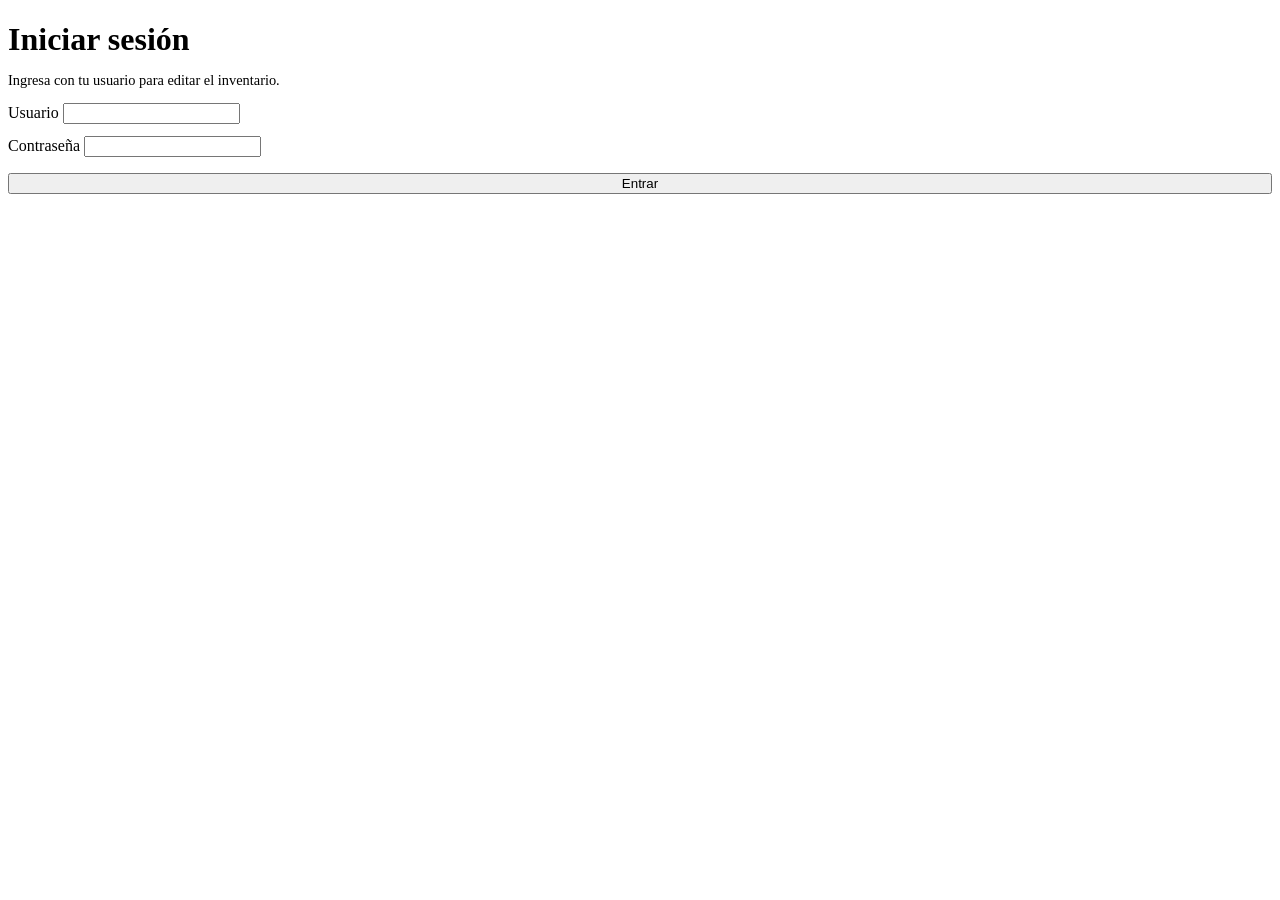
==== Admin.html @ 7660c4d7 "Add Admin.html for inventory management interface This file contains the HTML structure for an inven" ====
<!DOCTYPE html>
<html lang="es">
<head>
<meta charset="UTF-8">
<meta name="viewport" content="width=device-width, initial-scale=1.0">
<title>Editar inventario</title>
<link rel="preconnect" href="https://fonts.googleapis.com">
<link href="https://fonts.googleapis.com/css2?family=IBM+Plex+Mono:wght@400;500&family=IBM+Plex+Sans:wght@400;500;600&display=swap" rel="stylesheet">
<link rel="stylesheet" href="css/style.css">
</head>
<body>

<!-- Pantalla de login -->
<div class="wrap login-wrap" id="login-screen">
  <div class="panel">
    <h1>Iniciar sesión</h1>
    <p style="color:var(--ink-soft);font-size:0.9rem;margin-top:-8px">
      Ingresa con tu usuario para editar el inventario.
    </p>
    <div id="login-status" class="status-msg"></div>
    <form id="login-form">
      <div class="field full-width" style="margin-bottom:12px">
        <label for="login-user">Usuario</label>
        <input type="text" id="login-user" required autocomplete="username">
      </div>
      <div class="field full-width" style="margin-bottom:16px">
        <label for="login-pass">Contraseña</label>
        <input type="password" id="login-pass" required autocomplete="current-password">
      </div>
      <button type="submit" style="width:100%">Entrar</button>
    </form>
  </div>
</div>

<!-- Panel de administración (oculto hasta iniciar sesión) -->
<div class="wrap" id="admin-screen" style="display:none">

  <header class="site">
    <div>
      <h1>Editar inventario</h1>
      <p>Sesión: <strong id="logged-user-label">—</strong> · Los cambios se guardan como un commit en el repositorio.</p>
    </div>
    <div class="count" id="count">— ítems</div>
  </header>

  <nav class="tools">
    <a class="button ghost" href="index.html">← Ver inventario</a>
    <button type="button" class="ghost" id="logout-btn">Cerrar sesión</button>
  </nav>

  <div id="status" class="status-msg"></div>

  <div class="panel">
    <details class="config" id="config-details">
      <summary>Configuración de conexión con GitHub</summary>
      <div class="field-grid" style="margin-top:14px">
        <div class="field">
          <label for="cfg-owner">Usuario u organización</label>
          <input type="text" id="cfg-owner" placeholder="ej. geomatica-lab">
        </div>
        <div class="field">
          <label for="cfg-repo">Repositorio</label>
          <input type="text" id="cfg-repo" placeholder="ej. inventario">
        </div>
        <div class="field">
          <label for="cfg-branch">Rama</label>
          <input type="text" id="cfg-branch" placeholder="main" value="main">
        </div>
        <div class="field">
          <label for="cfg-token">Token de GitHub (personal access token)</label>
          <input type="password" id="cfg-token" placeholder="ghp_… o github_pat_…">
        </div>
      </div>
      <p style="font-size:0.82rem;color:var(--ink-soft);margin-bottom:0">
        Crea un token de tipo <em>fine-grained</em> con permiso <strong>Contents: Read and write</strong>
        limitado solo a este repositorio. El token es lo que realmente controla quién puede guardar
        cambios en el repo — el usuario y contraseña de arriba solo identifican quién está editando,
        no reemplazan al token. El token se guarda únicamente en este navegador.
      </p>
      <label style="font-size:0.82rem;color:var(--ink-soft);display:flex;gap:6px;align-items:center;margin-top:8px">
        <input type="checkbox" id="cfg-remember" style="width:auto">
        Recordar usuario/repo/rama en este navegador
      </label>
    </details>
  </div>

  <div class="panel">
    <h2 id="form-title">Añadir ítem</h2>
    <form id="item-form">
      <input type="hidden" id="item-original-id">
      <div class="field-grid">
        <div class="field">
          <label for="f-id">No. de inventario</label>
          <input type="text" id="f-id" required placeholder="1007">
        </div>
        <div class="field">
          <label for="f-tipo">Tipo de inventario</label>
          <select id="f-tipo">
            <option>Mayor</option>
            <option>Menor</option>
            <option>Intangible</option>
          </select>
        </div>
        <div class="field full">
          <label for="f-descripcion">Descripción del elemento</label>
          <input type="text" id="f-descripcion" required placeholder="Descripción del elemento">
        </div>
        <div class="field">
          <label for="f-ubicacion">Ubicación</label>
          <input type="text" id="f-ubicacion" placeholder="ej. Oficina rectoría">
        </div>
        <div class="field">
          <label for="f-funcionario">Funcionario a cargo</label>
          <select id="f-funcionario">
            <option value="rector">Rector</option>
            <option value="jhon">Jhon</option>
            <option value="yerly">Yerly</option>
          </select>
        </div>
        <div class="field full">
          <label for="f-observacion">Observación / comentario</label>
          <input type="text" id="f-observacion" placeholder="Opcional">
        </div>
        <div class="field full">
          <label for="f-imagen">Foto del elemento</label>
          <input type="file" id="f-imagen" accept="image/*">
          <span id="imagen-actual" style="font-size:0.8rem;color:var(--ink-soft)"></span>
        </div>
      </div>
      <div class="form-actions">
        <button type="submit" id="save-btn">Guardar ítem</button>
        <button type="button" class="ghost" id="cancel-edit" style="display:none">Cancelar edición</button>
      </div>
    </form>
  </div>

  <table>
    <thead>
      <tr>
        <th></th>
        <th>No. inventario</th>
        <th>Descripción</th>
        <th>Tipo</th>
        <th>Funcionario</th>
        <th></th>
      </tr>
    </thead>
    <tbody id="rows"></tbody>
  </table>

  <footer class="note">
    Cada guardado hace un commit a <code>data/items.json</code> (y a <code>fotos_inventario/&lt;funcionario&gt;/</code>
    si subes una foto) en el repositorio configurado arriba. GitHub Pages se reconstruye automáticamente
    después de cada commit (puede tardar uno o dos minutos en reflejarse).
  </footer>

</div>

<script src="js/Admin.js"></script>
</body>
</html>
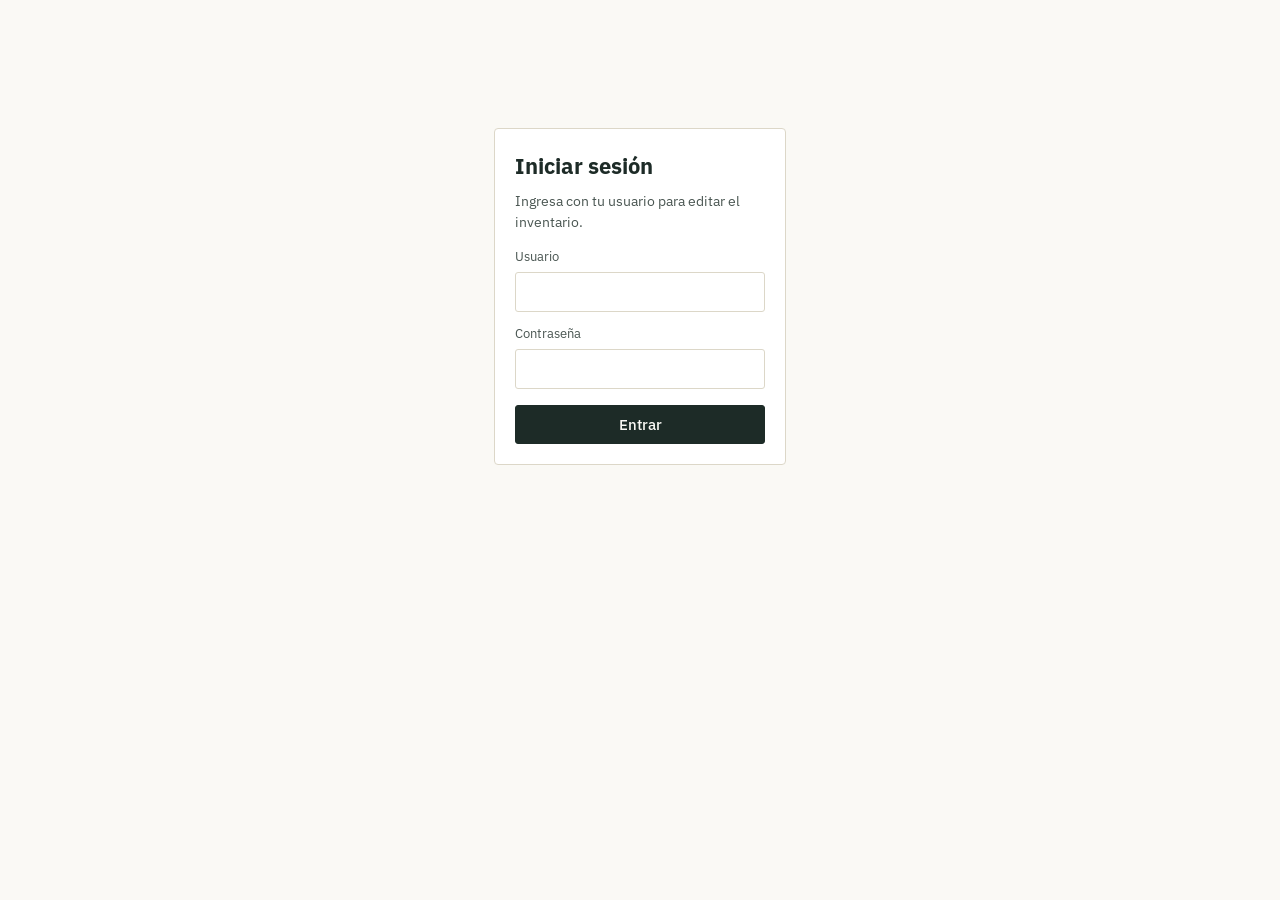
==== commit 000dd286: "Add generar-hash.html, credentials.json" ====
--- a/Admin.html
+++ b/Admin.html
@@ -158,4 +158,4 @@
 
 <script src="js/Admin.js"></script>
 </body>
-</html>
+</html>
--- a/css/style.css
+++ b/css/style.css
@@ -0,0 +1,262 @@
+:root {
+  --paper: #faf9f5;
+  --ink: #1d2b27;
+  --ink-soft: #4a5652;
+  --line: #dcd7c8;
+  --teal: #2f6f5e;
+  --teal-dark: #204c40;
+  --rust: #b5652e;
+  --rust-soft: #f1e2d3;
+  --ok-bg: #e4efe9;
+  --ok-fg: #205c46;
+  --warn-bg: #fbeee0;
+  --warn-fg: #96501c;
+  --off-bg: #f1eae8;
+  --off-fg: #7a4a3f;
+  --mono: 'IBM Plex Mono', 'SFMono-Regular', Consolas, monospace;
+  --sans: 'IBM Plex Sans', 'Segoe UI', sans-serif;
+}
+
+* { box-sizing: border-box; }
+
+body {
+  margin: 0;
+  background: var(--paper);
+  color: var(--ink);
+  font-family: var(--sans);
+  line-height: 1.5;
+}
+
+.wrap {
+  max-width: 960px;
+  margin: 0 auto;
+  padding: 48px 24px 80px;
+}
+
+header.site {
+  display: flex;
+  justify-content: space-between;
+  align-items: flex-end;
+  border-bottom: 2px solid var(--ink);
+  padding-bottom: 20px;
+  margin-bottom: 32px;
+  gap: 24px;
+}
+
+header.site h1 {
+  font-size: 1.9rem;
+  margin: 0 0 6px;
+  letter-spacing: -0.01em;
+}
+
+header.site p {
+  margin: 0;
+  color: var(--ink-soft);
+  max-width: 46ch;
+}
+
+.count {
+  font-family: var(--mono);
+  font-size: 0.85rem;
+  color: var(--teal-dark);
+  white-space: nowrap;
+  padding-bottom: 4px;
+}
+
+nav.tools {
+  display: flex;
+  gap: 12px;
+  margin-bottom: 24px;
+  flex-wrap: wrap;
+}
+
+.controls {
+  display: flex;
+  gap: 12px;
+  margin-bottom: 24px;
+  flex-wrap: wrap;
+}
+
+input[type="text"], select, input[type="number"], input[type="password"] {
+  font-family: var(--sans);
+  font-size: 0.95rem;
+  padding: 9px 12px;
+  border: 1px solid var(--line);
+  border-radius: 3px;
+  background: #fff;
+  color: var(--ink);
+}
+
+input[type="text"]:focus, select:focus, input[type="number"]:focus, input[type="password"]:focus {
+  outline: 2px solid var(--teal);
+  outline-offset: 1px;
+  border-color: var(--teal);
+}
+
+.controls input[type="text"] { flex: 1; min-width: 180px; }
+
+table {
+  width: 100%;
+  border-collapse: collapse;
+  font-size: 0.94rem;
+}
+
+thead th {
+  text-align: left;
+  font-weight: 600;
+  padding: 10px 12px;
+  border-bottom: 2px solid var(--ink);
+  color: var(--ink);
+}
+
+tbody td {
+  padding: 12px;
+  border-bottom: 1px solid var(--line);
+  vertical-align: top;
+}
+
+tbody tr:hover { background: #f2f0e8; }
+
+td.id, .id-cell {
+  font-family: var(--mono);
+  font-size: 0.85rem;
+  color: var(--teal-dark);
+  white-space: nowrap;
+}
+
+.badge {
+  display: inline-block;
+  padding: 3px 9px;
+  border-radius: 3px;
+  font-size: 0.8rem;
+  font-weight: 500;
+}
+
+.badge.disponible { background: var(--ok-bg); color: var(--ok-fg); }
+.badge.en-uso { background: var(--warn-bg); color: var(--warn-fg); }
+.badge.mantenimiento { background: var(--warn-bg); color: var(--warn-fg); }
+.badge.baja { background: var(--off-bg); color: var(--off-fg); }
+.badge.mayor { background: var(--ok-bg); color: var(--ok-fg); }
+.badge.menor { background: var(--warn-bg); color: var(--warn-fg); }
+.badge.intangible { background: var(--rust-soft); color: var(--teal-dark); }
+
+.thumb {
+  width: 52px;
+  height: 52px;
+  object-fit: cover;
+  border-radius: 3px;
+  border: 1px solid var(--line);
+  display: block;
+}
+.thumb-empty {
+  background: repeating-linear-gradient(45deg, #f0ede3, #f0ede3 4px, #e7e2d3 4px, #e7e2d3 8px);
+}
+
+.login-wrap {
+  max-width: 340px;
+  margin: 80px auto;
+}
+.login-wrap .panel { text-align: left; }
+.login-wrap h1 { font-size: 1.4rem; margin-top: 0; }
+.field.full-width input { width: 100%; }
+
+.empty {
+  padding: 40px 12px;
+  text-align: center;
+  color: var(--ink-soft);
+  border-bottom: 1px solid var(--line);
+}
+
+a.button, button {
+  font-family: var(--sans);
+  font-size: 0.92rem;
+  font-weight: 500;
+  padding: 9px 16px;
+  border-radius: 3px;
+  border: 1px solid var(--ink);
+  background: var(--ink);
+  color: var(--paper);
+  cursor: pointer;
+  text-decoration: none;
+  display: inline-block;
+}
+
+a.button:hover, button:hover { background: var(--teal-dark); border-color: var(--teal-dark); }
+
+a.button.ghost, button.ghost {
+  background: transparent;
+  color: var(--ink);
+  border: 1px solid var(--line);
+}
+a.button.ghost:hover, button.ghost:hover { border-color: var(--ink); background: transparent; }
+
+button.danger { border-color: var(--rust); background: var(--rust); }
+button.danger:hover { background: #8f4a20; border-color: #8f4a20; }
+
+.panel {
+  border: 1px solid var(--line);
+  border-radius: 4px;
+  padding: 20px;
+  margin-bottom: 24px;
+  background: #fff;
+}
+
+.panel h2 {
+  margin-top: 0;
+  font-size: 1.1rem;
+}
+
+.field-grid {
+  display: grid;
+  grid-template-columns: 1fr 1fr;
+  gap: 14px;
+}
+
+.field-grid .full { grid-column: 1 / -1; }
+
+.field {
+  display: flex;
+  flex-direction: column;
+  gap: 5px;
+}
+
+.field label {
+  font-size: 0.82rem;
+  color: var(--ink-soft);
+}
+
+.form-actions {
+  display: flex;
+  gap: 10px;
+  margin-top: 18px;
+}
+
+.status-msg {
+  font-size: 0.88rem;
+  padding: 10px 12px;
+  border-radius: 3px;
+  margin-bottom: 16px;
+  display: none;
+}
+.status-msg.show { display: block; }
+.status-msg.ok { background: var(--ok-bg); color: var(--ok-fg); }
+.status-msg.error { background: var(--off-bg); color: var(--off-fg); }
+.status-msg.info { background: var(--rust-soft); color: var(--teal-dark); }
+
+.row-actions { display: flex; gap: 8px; }
+.row-actions button { padding: 5px 10px; font-size: 0.82rem; }
+
+details.config summary {
+  cursor: pointer;
+  font-size: 0.88rem;
+  color: var(--ink-soft);
+  padding: 6px 0;
+}
+
+footer.note {
+  margin-top: 48px;
+  padding-top: 20px;
+  border-top: 1px solid var(--line);
+  font-size: 0.85rem;
+  color: var(--ink-soft);
+}
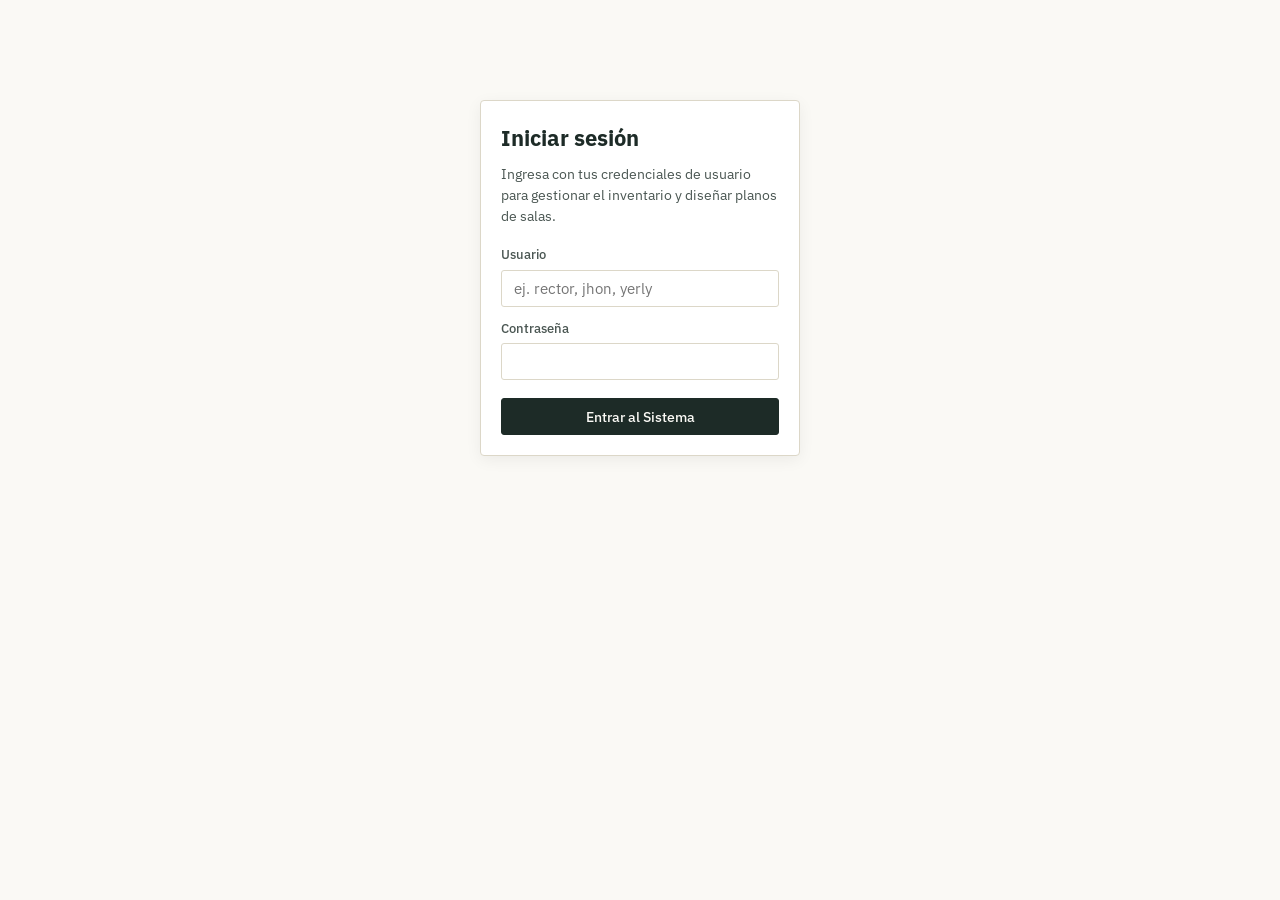
==== commit cbacb3ae: "Add FastAPI backend, SQLite DB and admin UI Introduce a new FastAPI backend (backend/app.py) and dat" ====
--- a/Admin.html
+++ b/Admin.html
@@ -3,159 +3,254 @@
 <head>
 <meta charset="UTF-8">
 <meta name="viewport" content="width=device-width, initial-scale=1.0">
-<title>Editar inventario</title>
+<title>Administrar Inventario - Geomática UIS</title>
 <link rel="preconnect" href="https://fonts.googleapis.com">
 <link href="https://fonts.googleapis.com/css2?family=IBM+Plex+Mono:wght@400;500&family=IBM+Plex+Sans:wght@400;500;600&display=swap" rel="stylesheet">
+<link rel="stylesheet" href="vendor/leaflet/leaflet.css">
 <link rel="stylesheet" href="css/style.css">
 </head>
 <body>
 
-<!-- Pantalla de login -->
+<!-- Pantalla de Login -->
 <div class="wrap login-wrap" id="login-screen">
   <div class="panel">
     <h1>Iniciar sesión</h1>
-    <p style="color:var(--ink-soft);font-size:0.9rem;margin-top:-8px">
-      Ingresa con tu usuario para editar el inventario.
+    <p style="color:var(--ink-soft);font-size:0.88rem;margin-top:-6px;margin-bottom:18px">
+      Ingresa con tus credenciales de usuario para gestionar el inventario y diseñar planos de salas.
     </p>
     <div id="login-status" class="status-msg"></div>
     <form id="login-form">
       <div class="field full-width" style="margin-bottom:12px">
         <label for="login-user">Usuario</label>
-        <input type="text" id="login-user" required autocomplete="username">
+        <input type="text" id="login-user" required autocomplete="username" placeholder="ej. rector, jhon, yerly">
       </div>
-      <div class="field full-width" style="margin-bottom:16px">
+      <div class="field full-width" style="margin-bottom:18px">
         <label for="login-pass">Contraseña</label>
         <input type="password" id="login-pass" required autocomplete="current-password">
       </div>
-      <button type="submit" style="width:100%">Entrar</button>
+      <button type="submit" style="width:100%">Entrar al Sistema</button>
     </form>
   </div>
 </div>
 
-<!-- Panel de administración (oculto hasta iniciar sesión) -->
+<!-- Pantalla Principal de Administración (Oculta hasta iniciar sesión) -->
 <div class="wrap" id="admin-screen" style="display:none">
 
   <header class="site">
     <div>
-      <h1>Editar inventario</h1>
-      <p>Sesión: <strong id="logged-user-label">—</strong> · Los cambios se guardan como un commit en el repositorio.</p>
+      <h1>Administrar Inventario y Salas</h1>
+      <p>Sesión: <strong id="logged-user-label">—</strong> · Base de datos SQLite interna.</p>
     </div>
     <div class="count" id="count">— ítems</div>
   </header>
 
   <nav class="tools">
-    <a class="button ghost" href="index.html">← Ver inventario</a>
-    <button type="button" class="ghost" id="logout-btn">Cerrar sesión</button>
+    <div class="nav-left">
+      <a class="button ghost" href="index.html">← Ver inventario y planos</a>
+      <div class="view-switch">
+        <button type="button" id="tab-btn-items" class="view-btn active">📦 Gestionar Ítems</button>
+        <button type="button" id="tab-btn-salas" class="view-btn">📐 Diseñador de Salas y Planos</button>
+      </div>
+    </div>
+    <div class="nav-right">
+      <button type="button" class="ghost" id="logout-btn">Cerrar sesión</button>
+    </div>
   </nav>
 
   <div id="status" class="status-msg"></div>
 
-  <div class="panel">
-    <details class="config" id="config-details">
-      <summary>Configuración de conexión con GitHub</summary>
-      <div class="field-grid" style="margin-top:14px">
-        <div class="field">
-          <label for="cfg-owner">Usuario u organización</label>
-          <input type="text" id="cfg-owner" placeholder="ej. geomatica-lab">
-        </div>
-        <div class="field">
-          <label for="cfg-repo">Repositorio</label>
-          <input type="text" id="cfg-repo" placeholder="ej. inventario">
-        </div>
-        <div class="field">
-          <label for="cfg-branch">Rama</label>
-          <input type="text" id="cfg-branch" placeholder="main" value="main">
-        </div>
-        <div class="field">
-          <label for="cfg-token">Token de GitHub (personal access token)</label>
-          <input type="password" id="cfg-token" placeholder="ghp_… o github_pat_…">
-        </div>
-      </div>
-      <p style="font-size:0.82rem;color:var(--ink-soft);margin-bottom:0">
-        Crea un token de tipo <em>fine-grained</em> con permiso <strong>Contents: Read and write</strong>
-        limitado solo a este repositorio. El token es lo que realmente controla quién puede guardar
-        cambios en el repo — el usuario y contraseña de arriba solo identifican quién está editando,
-        no reemplazan al token. El token se guarda únicamente en este navegador.
+  <!-- SECCIÓN 1: GESTIÓN DE ÍTEMS DE INVENTARIO -->
+  <div id="sec-admin-items">
+    <div class="panel">
+      <h2 id="form-title">Añadir ítem</h2>
+      <form id="item-form">
+        <input type="hidden" id="item-original-id">
+        <input type="hidden" id="f-pos-x">
+        <input type="hidden" id="f-pos-y">
+
+        <div class="field-grid">
+          <div class="field">
+            <label for="f-id">No. de inventario</label>
+            <input type="text" id="f-id" required placeholder="ej. 1007">
+          </div>
+
+          <div class="field">
+            <label for="f-tipo">Tipo de inventario</label>
+            <select id="f-tipo">
+              <option value="Mayor">Mayor</option>
+              <option value="Menor">Menor</option>
+              <option value="Intangible">Intangible</option>
+            </select>
+          </div>
+
+          <div class="field full">
+            <label for="f-descripcion">Descripción del elemento</label>
+            <input type="text" id="f-descripcion" required placeholder="ej. Nivel óptico Topcon con trípode de aluminio">
+          </div>
+
+          <div class="field">
+            <label for="f-ubicacion">Ubicación textual</label>
+            <input type="text" id="f-ubicacion" placeholder="ej. Gabinete 2, Estante superior">
+          </div>
+
+          <div class="field">
+            <label for="f-funcionario">Responsable a cargo</label>
+            <select id="f-funcionario"></select>
+          </div>
+
+          <div class="field full">
+            <label for="f-sala">Sala / Espacio (para ubicar en el plano 2D)</label>
+            <select id="f-sala">
+              <option value="">-- Sin sala asignada --</option>
+            </select>
+          </div>
+
+          <!-- Selector visual de ubicación sobre el esquema de la sala -->
+          <div class="field full" id="admin-map-wrapper" style="display:none">
+            <label>Ubicación en el Plano de la Sala</label>
+            <div class="coord-hint">
+              📍 <strong>Instrucción:</strong> Haz clic sobre la mesa, estante o posición donde está el elemento para fijar el pin. También puedes arrastrar el pin libremente.
+              <span id="coord-display" style="font-weight:bold;margin-left:8px"></span>
+              <button type="button" class="ghost" id="btn-clear-coords" style="padding:2px 8px;font-size:0.75rem;margin-left:10px">Quitar del plano</button>
+            </div>
+            <div class="admin-map-container" style="height:380px;position:relative;border:1px solid var(--line);border-radius:4px;overflow:hidden;margin-top:6px">
+              <div id="admin-indoor-map" style="width:100%;height:100%"></div>
+            </div>
+          </div>
+
+          <div class="field full">
+            <label for="f-observacion">Observación / comentario</label>
+            <input type="text" id="f-observacion" placeholder="Opcional: estado, mantenimientos pendientes, etc.">
+          </div>
+
+          <div class="field full">
+            <label for="f-imagen">Foto del elemento</label>
+            <input type="file" id="f-imagen" accept="image/*">
+            <div id="imagen-actual-preview" style="margin-top:6px"></div>
+          </div>
+        </div>
+
+        <div class="form-actions">
+          <button type="submit" id="save-btn">Guardar ítem</button>
+          <button type="button" class="ghost" id="cancel-edit" style="display:none">Cancelar edición</button>
+        </div>
+      </form>
+    </div>
+
+    <!-- Tabla de Gestión de Ítems -->
+    <div class="table-responsive">
+      <table>
+        <thead>
+          <tr>
+            <th style="width:58px">Foto</th>
+            <th>No. Inventario</th>
+            <th>Descripción</th>
+            <th>Sala / Ubicación</th>
+            <th>Tipo</th>
+            <th>Responsable</th>
+            <th style="width:140px">Acciones</th>
+          </tr>
+        </thead>
+        <tbody id="admin-rows"></tbody>
+      </table>
+    </div>
+  </div>
+
+  <!-- SECCIÓN 2: DISEÑADOR Y GESTOR DE SALAS / PLANOS -->
+  <div id="sec-admin-salas" style="display:none">
+    
+    <!-- Editor / Creador de Sala -->
+    <div class="panel">
+      <h2 id="sala-form-title">Diseñador Visual de Planos de Sala 2D</h2>
+      <p style="font-size:0.85rem;color:var(--ink-soft);margin-top:-6px">
+        Diseña el plano de tu sala arrastrando mesas, escritorios, puertas y muebles, o sube una imagen de plano existente.
       </p>
-      <label style="font-size:0.82rem;color:var(--ink-soft);display:flex;gap:6px;align-items:center;margin-top:8px">
-        <input type="checkbox" id="cfg-remember" style="width:auto">
-        Recordar usuario/repo/rama en este navegador
-      </label>
-    </details>
+
+      <form id="sala-form">
+        <div class="field-grid">
+          <div class="field">
+            <label for="s-id">ID de la sala (sin espacios)</label>
+            <input type="text" id="s-id" required placeholder="ej. lab_sensores">
+          </div>
+          <div class="field">
+            <label for="s-nombre">Nombre de la sala</label>
+            <input type="text" id="s-nombre" required placeholder="ej. Laboratorio de Sensores y Drones">
+          </div>
+          <div class="field full">
+            <label for="s-desc">Descripción / Ubicación física</label>
+            <input type="text" id="s-desc" placeholder="ej. Aula 302, Edificio de Ingeniería">
+          </div>
+          <div class="field">
+            <label for="s-ancho">Ancho del plano (píxeles)</label>
+            <input type="number" id="s-ancho" value="1000" min="600" max="2000" step="50">
+          </div>
+          <div class="field">
+            <label for="s-alto">Alto del plano (píxeles)</label>
+            <input type="number" id="s-alto" value="700" min="400" max="1500" step="50">
+          </div>
+        </div>
+
+        <!-- Barra de herramientas de diseño -->
+        <div style="margin-top:16px">
+          <label style="font-size:0.82rem;font-weight:600;color:var(--ink-soft);display:block;margin-bottom:6px">
+            Añadir Elementos al Plano:
+          </label>
+          <div class="designer-tools-panel">
+            <button type="button" class="designer-tool-btn" onclick="addCanvasItem('mesa')">🪑 + Mesa de Trabajo</button>
+            <button type="button" class="designer-tool-btn" onclick="addCanvasItem('computo')">🖥️ + Puesto Cómputo</button>
+            <button type="button" class="designer-tool-btn" onclick="addCanvasItem('gabinete')">🗄️ + Gabinete / Armario</button>
+            <button type="button" class="designer-tool-btn" onclick="addCanvasItem('rack')">🔌 + Rack Red</button>
+            <button type="button" class="designer-tool-btn" onclick="addCanvasItem('puerta')">🚪 + Puerta / Acceso</button>
+            <button type="button" class="designer-tool-btn" onclick="addCanvasItem('ventana')">🪟 + Ventanal</button>
+            <button type="button" class="designer-tool-btn" onclick="addCanvasItem('telon')">📽️ + Telón Proyector</button>
+            <button type="button" class="designer-tool-btn" onclick="addCanvasItem('texto')">🏷️ + Rótulo de Texto</button>
+            <button type="button" class="designer-tool-btn" style="color:var(--rust)" onclick="clearCanvas()">🧹 Limpiar Todo</button>
+          </div>
+        </div>
+
+        <!-- Lienzo de Diseño de la Sala -->
+        <div class="designer-canvas-viewport">
+          <div id="designer-canvas" style="width:1000px;height:700px">
+            <div id="canvas-title-label" style="position:absolute;top:15px;left:0;right:0;text-align:center;font-size:18px;font-weight:bold;color:#2d3748;pointer-events:none">
+              Plano de Sala
+            </div>
+          </div>
+        </div>
+        <p style="font-size:0.8rem;color:var(--ink-soft);margin-top:6px">
+          💡 <strong>Cómo diseñar:</strong> Arrastra cualquier elemento para ubicarlo sobre el plano. Haz clic en un elemento para cambiar su texto, girarlo 90° o eliminarlo.
+        </p>
+
+        <!-- Opción alternativa: Subir imagen ya hecha -->
+        <div style="margin-top:16px;padding-top:14px;border-top:1px dashed var(--line)">
+          <label style="font-size:0.84rem;color:var(--ink);font-weight:600">Opcional: ¿Prefieres subir un archivo de plano existente (PNG, JPG o SVG)?</label>
+          <div style="margin-top:6px">
+            <input type="file" id="s-archivo-plano" accept="image/*,.svg">
+          </div>
+        </div>
+
+        <div class="form-actions">
+          <button type="submit" id="btn-save-sala">💾 Guardar Plano y Sala</button>
+          <button type="button" class="ghost" id="btn-cancel-sala-edit" style="display:none">Cancelar edición</button>
+          <button type="button" class="ghost" id="btn-reset-sala">Limpiar Formulario</button>
+        </div>
+      </form>
+    </div>
+
+    <!-- Lista de Salas Existentes -->
+    <div class="panel">
+      <h2>Salas Registradas</h2>
+      <div id="salas-list" class="salas-grid"></div>
+    </div>
+
   </div>
 
-  <div class="panel">
-    <h2 id="form-title">Añadir ítem</h2>
-    <form id="item-form">
-      <input type="hidden" id="item-original-id">
-      <div class="field-grid">
-        <div class="field">
-          <label for="f-id">No. de inventario</label>
-          <input type="text" id="f-id" required placeholder="1007">
-        </div>
-        <div class="field">
-          <label for="f-tipo">Tipo de inventario</label>
-          <select id="f-tipo">
-            <option>Mayor</option>
-            <option>Menor</option>
-            <option>Intangible</option>
-          </select>
-        </div>
-        <div class="field full">
-          <label for="f-descripcion">Descripción del elemento</label>
-          <input type="text" id="f-descripcion" required placeholder="Descripción del elemento">
-        </div>
-        <div class="field">
-          <label for="f-ubicacion">Ubicación</label>
-          <input type="text" id="f-ubicacion" placeholder="ej. Oficina rectoría">
-        </div>
-        <div class="field">
-          <label for="f-funcionario">Funcionario a cargo</label>
-          <select id="f-funcionario">
-            <option value="rector">Rector</option>
-            <option value="jhon">Jhon</option>
-            <option value="yerly">Yerly</option>
-          </select>
-        </div>
-        <div class="field full">
-          <label for="f-observacion">Observación / comentario</label>
-          <input type="text" id="f-observacion" placeholder="Opcional">
-        </div>
-        <div class="field full">
-          <label for="f-imagen">Foto del elemento</label>
-          <input type="file" id="f-imagen" accept="image/*">
-          <span id="imagen-actual" style="font-size:0.8rem;color:var(--ink-soft)"></span>
-        </div>
-      </div>
-      <div class="form-actions">
-        <button type="submit" id="save-btn">Guardar ítem</button>
-        <button type="button" class="ghost" id="cancel-edit" style="display:none">Cancelar edición</button>
-      </div>
-    </form>
-  </div>
-
-  <table>
-    <thead>
-      <tr>
-        <th></th>
-        <th>No. inventario</th>
-        <th>Descripción</th>
-        <th>Tipo</th>
-        <th>Funcionario</th>
-        <th></th>
-      </tr>
-    </thead>
-    <tbody id="rows"></tbody>
-  </table>
-
   <footer class="note">
-    Cada guardado hace un commit a <code>data/items.json</code> (y a <code>fotos_inventario/&lt;funcionario&gt;/</code>
-    si subes una foto) en el repositorio configurado arriba. GitHub Pages se reconstruye automáticamente
-    después de cada commit (puede tardar uno o dos minutos en reflejarse).
+    Inventario interno de Geomática UIS · Los cambios y fotos se guardan en el servidor local.
   </footer>
 
 </div>
 
-<script src="js/Admin.js"></script>
+<script src="vendor/leaflet/leaflet.js"></script>
+<script src="js/admin.js"></script>
 </body>
 </html>
--- a/vendor/leaflet/leaflet.css
+++ b/vendor/leaflet/leaflet.css
@@ -0,0 +1,661 @@
+/* required styles */
+
+.leaflet-pane,
+.leaflet-tile,
+.leaflet-marker-icon,
+.leaflet-marker-shadow,
+.leaflet-tile-container,
+.leaflet-pane > svg,
+.leaflet-pane > canvas,
+.leaflet-zoom-box,
+.leaflet-image-layer,
+.leaflet-layer {
+	position: absolute;
+	left: 0;
+	top: 0;
+	}
+.leaflet-container {
+	overflow: hidden;
+	}
+.leaflet-tile,
+.leaflet-marker-icon,
+.leaflet-marker-shadow {
+	-webkit-user-select: none;
+	   -moz-user-select: none;
+	        user-select: none;
+	  -webkit-user-drag: none;
+	}
+/* Prevents IE11 from highlighting tiles in blue */
+.leaflet-tile::selection {
+	background: transparent;
+}
+/* Safari renders non-retina tile on retina better with this, but Chrome is worse */
+.leaflet-safari .leaflet-tile {
+	image-rendering: -webkit-optimize-contrast;
+	}
+/* hack that prevents hw layers "stretching" when loading new tiles */
+.leaflet-safari .leaflet-tile-container {
+	width: 1600px;
+	height: 1600px;
+	-webkit-transform-origin: 0 0;
+	}
+.leaflet-marker-icon,
+.leaflet-marker-shadow {
+	display: block;
+	}
+/* .leaflet-container svg: reset svg max-width decleration shipped in Joomla! (joomla.org) 3.x */
+/* .leaflet-container img: map is broken in FF if you have max-width: 100% on tiles */
+.leaflet-container .leaflet-overlay-pane svg {
+	max-width: none !important;
+	max-height: none !important;
+	}
+.leaflet-container .leaflet-marker-pane img,
+.leaflet-container .leaflet-shadow-pane img,
+.leaflet-container .leaflet-tile-pane img,
+.leaflet-container img.leaflet-image-layer,
+.leaflet-container .leaflet-tile {
+	max-width: none !important;
+	max-height: none !important;
+	width: auto;
+	padding: 0;
+	}
+
+.leaflet-container img.leaflet-tile {
+	/* See: https://bugs.chromium.org/p/chromium/issues/detail?id=600120 */
+	mix-blend-mode: plus-lighter;
+}
+
+.leaflet-container.leaflet-touch-zoom {
+	-ms-touch-action: pan-x pan-y;
+	touch-action: pan-x pan-y;
+	}
+.leaflet-container.leaflet-touch-drag {
+	-ms-touch-action: pinch-zoom;
+	/* Fallback for FF which doesn't support pinch-zoom */
+	touch-action: none;
+	touch-action: pinch-zoom;
+}
+.leaflet-container.leaflet-touch-drag.leaflet-touch-zoom {
+	-ms-touch-action: none;
+	touch-action: none;
+}
+.leaflet-container {
+	-webkit-tap-highlight-color: transparent;
+}
+.leaflet-container a {
+	-webkit-tap-highlight-color: rgba(51, 181, 229, 0.4);
+}
+.leaflet-tile {
+	filter: inherit;
+	visibility: hidden;
+	}
+.leaflet-tile-loaded {
+	visibility: inherit;
+	}
+.leaflet-zoom-box {
+	width: 0;
+	height: 0;
+	-moz-box-sizing: border-box;
+	     box-sizing: border-box;
+	z-index: 800;
+	}
+/* workaround for https://bugzilla.mozilla.org/show_bug.cgi?id=888319 */
+.leaflet-overlay-pane svg {
+	-moz-user-select: none;
+	}
+
+.leaflet-pane         { z-index: 400; }
+
+.leaflet-tile-pane    { z-index: 200; }
+.leaflet-overlay-pane { z-index: 400; }
+.leaflet-shadow-pane  { z-index: 500; }
+.leaflet-marker-pane  { z-index: 600; }
+.leaflet-tooltip-pane   { z-index: 650; }
+.leaflet-popup-pane   { z-index: 700; }
+
+.leaflet-map-pane canvas { z-index: 100; }
+.leaflet-map-pane svg    { z-index: 200; }
+
+.leaflet-vml-shape {
+	width: 1px;
+	height: 1px;
+	}
+.lvml {
+	behavior: url(#default#VML);
+	display: inline-block;
+	position: absolute;
+	}
+
+
+/* control positioning */
+
+.leaflet-control {
+	position: relative;
+	z-index: 800;
+	pointer-events: visiblePainted; /* IE 9-10 doesn't have auto */
+	pointer-events: auto;
+	}
+.leaflet-top,
+.leaflet-bottom {
+	position: absolute;
+	z-index: 1000;
+	pointer-events: none;
+	}
+.leaflet-top {
+	top: 0;
+	}
+.leaflet-right {
+	right: 0;
+	}
+.leaflet-bottom {
+	bottom: 0;
+	}
+.leaflet-left {
+	left: 0;
+	}
+.leaflet-control {
+	float: left;
+	clear: both;
+	}
+.leaflet-right .leaflet-control {
+	float: right;
+	}
+.leaflet-top .leaflet-control {
+	margin-top: 10px;
+	}
+.leaflet-bottom .leaflet-control {
+	margin-bottom: 10px;
+	}
+.leaflet-left .leaflet-control {
+	margin-left: 10px;
+	}
+.leaflet-right .leaflet-control {
+	margin-right: 10px;
+	}
+
+
+/* zoom and fade animations */
+
+.leaflet-fade-anim .leaflet-popup {
+	opacity: 0;
+	-webkit-transition: opacity 0.2s linear;
+	   -moz-transition: opacity 0.2s linear;
+	        transition: opacity 0.2s linear;
+	}
+.leaflet-fade-anim .leaflet-map-pane .leaflet-popup {
+	opacity: 1;
+	}
+.leaflet-zoom-animated {
+	-webkit-transform-origin: 0 0;
+	    -ms-transform-origin: 0 0;
+	        transform-origin: 0 0;
+	}
+svg.leaflet-zoom-animated {
+	will-change: transform;
+}
+
+.leaflet-zoom-anim .leaflet-zoom-animated {
+	-webkit-transition: -webkit-transform 0.25s cubic-bezier(0,0,0.25,1);
+	   -moz-transition:    -moz-transform 0.25s cubic-bezier(0,0,0.25,1);
+	        transition:         transform 0.25s cubic-bezier(0,0,0.25,1);
+	}
+.leaflet-zoom-anim .leaflet-tile,
+.leaflet-pan-anim .leaflet-tile {
+	-webkit-transition: none;
+	   -moz-transition: none;
+	        transition: none;
+	}
+
+.leaflet-zoom-anim .leaflet-zoom-hide {
+	visibility: hidden;
+	}
+
+
+/* cursors */
+
+.leaflet-interactive {
+	cursor: pointer;
+	}
+.leaflet-grab {
+	cursor: -webkit-grab;
+	cursor:    -moz-grab;
+	cursor:         grab;
+	}
+.leaflet-crosshair,
+.leaflet-crosshair .leaflet-interactive {
+	cursor: crosshair;
+	}
+.leaflet-popup-pane,
+.leaflet-control {
+	cursor: auto;
+	}
+.leaflet-dragging .leaflet-grab,
+.leaflet-dragging .leaflet-grab .leaflet-interactive,
+.leaflet-dragging .leaflet-marker-draggable {
+	cursor: move;
+	cursor: -webkit-grabbing;
+	cursor:    -moz-grabbing;
+	cursor:         grabbing;
+	}
+
+/* marker & overlays interactivity */
+.leaflet-marker-icon,
+.leaflet-marker-shadow,
+.leaflet-image-layer,
+.leaflet-pane > svg path,
+.leaflet-tile-container {
+	pointer-events: none;
+	}
+
+.leaflet-marker-icon.leaflet-interactive,
+.leaflet-image-layer.leaflet-interactive,
+.leaflet-pane > svg path.leaflet-interactive,
+svg.leaflet-image-layer.leaflet-interactive path {
+	pointer-events: visiblePainted; /* IE 9-10 doesn't have auto */
+	pointer-events: auto;
+	}
+
+/* visual tweaks */
+
+.leaflet-container {
+	background: #ddd;
+	outline-offset: 1px;
+	}
+.leaflet-container a {
+	color: #0078A8;
+	}
+.leaflet-zoom-box {
+	border: 2px dotted #38f;
+	background: rgba(255,255,255,0.5);
+	}
+
+
+/* general typography */
+.leaflet-container {
+	font-family: "Helvetica Neue", Arial, Helvetica, sans-serif;
+	font-size: 12px;
+	font-size: 0.75rem;
+	line-height: 1.5;
+	}
+
+
+/* general toolbar styles */
+
+.leaflet-bar {
+	box-shadow: 0 1px 5px rgba(0,0,0,0.65);
+	border-radius: 4px;
+	}
+.leaflet-bar a {
+	background-color: #fff;
+	border-bottom: 1px solid #ccc;
+	width: 26px;
+	height: 26px;
+	line-height: 26px;
+	display: block;
+	text-align: center;
+	text-decoration: none;
+	color: black;
+	}
+.leaflet-bar a,
+.leaflet-control-layers-toggle {
+	background-position: 50% 50%;
+	background-repeat: no-repeat;
+	display: block;
+	}
+.leaflet-bar a:hover,
+.leaflet-bar a:focus {
+	background-color: #f4f4f4;
+	}
+.leaflet-bar a:first-child {
+	border-top-left-radius: 4px;
+	border-top-right-radius: 4px;
+	}
+.leaflet-bar a:last-child {
+	border-bottom-left-radius: 4px;
+	border-bottom-right-radius: 4px;
+	border-bottom: none;
+	}
+.leaflet-bar a.leaflet-disabled {
+	cursor: default;
+	background-color: #f4f4f4;
+	color: #bbb;
+	}
+
+.leaflet-touch .leaflet-bar a {
+	width: 30px;
+	height: 30px;
+	line-height: 30px;
+	}
+.leaflet-touch .leaflet-bar a:first-child {
+	border-top-left-radius: 2px;
+	border-top-right-radius: 2px;
+	}
+.leaflet-touch .leaflet-bar a:last-child {
+	border-bottom-left-radius: 2px;
+	border-bottom-right-radius: 2px;
+	}
+
+/* zoom control */
+
+.leaflet-control-zoom-in,
+.leaflet-control-zoom-out {
+	font: bold 18px 'Lucida Console', Monaco, monospace;
+	text-indent: 1px;
+	}
+
+.leaflet-touch .leaflet-control-zoom-in, .leaflet-touch .leaflet-control-zoom-out  {
+	font-size: 22px;
+	}
+
+
+/* layers control */
+
+.leaflet-control-layers {
+	box-shadow: 0 1px 5px rgba(0,0,0,0.4);
+	background: #fff;
+	border-radius: 5px;
+	}
+.leaflet-control-layers-toggle {
+	background-image: url(images/layers.png);
+	width: 36px;
+	height: 36px;
+	}
+.leaflet-retina .leaflet-control-layers-toggle {
+	background-image: url(images/layers-2x.png);
+	background-size: 26px 26px;
+	}
+.leaflet-touch .leaflet-control-layers-toggle {
+	width: 44px;
+	height: 44px;
+	}
+.leaflet-control-layers .leaflet-control-layers-list,
+.leaflet-control-layers-expanded .leaflet-control-layers-toggle {
+	display: none;
+	}
+.leaflet-control-layers-expanded .leaflet-control-layers-list {
+	display: block;
+	position: relative;
+	}
+.leaflet-control-layers-expanded {
+	padding: 6px 10px 6px 6px;
+	color: #333;
+	background: #fff;
+	}
+.leaflet-control-layers-scrollbar {
+	overflow-y: scroll;
+	overflow-x: hidden;
+	padding-right: 5px;
+	}
+.leaflet-control-layers-selector {
+	margin-top: 2px;
+	position: relative;
+	top: 1px;
+	}
+.leaflet-control-layers label {
+	display: block;
+	font-size: 13px;
+	font-size: 1.08333em;
+	}
+.leaflet-control-layers-separator {
+	height: 0;
+	border-top: 1px solid #ddd;
+	margin: 5px -10px 5px -6px;
+	}
+
+/* Default icon URLs */
+.leaflet-default-icon-path { /* used only in path-guessing heuristic, see L.Icon.Default */
+	background-image: url(images/marker-icon.png);
+	}
+
+
+/* attribution and scale controls */
+
+.leaflet-container .leaflet-control-attribution {
+	background: #fff;
+	background: rgba(255, 255, 255, 0.8);
+	margin: 0;
+	}
+.leaflet-control-attribution,
+.leaflet-control-scale-line {
+	padding: 0 5px;
+	color: #333;
+	line-height: 1.4;
+	}
+.leaflet-control-attribution a {
+	text-decoration: none;
+	}
+.leaflet-control-attribution a:hover,
+.leaflet-control-attribution a:focus {
+	text-decoration: underline;
+	}
+.leaflet-attribution-flag {
+	display: inline !important;
+	vertical-align: baseline !important;
+	width: 1em;
+	height: 0.6669em;
+	}
+.leaflet-left .leaflet-control-scale {
+	margin-left: 5px;
+	}
+.leaflet-bottom .leaflet-control-scale {
+	margin-bottom: 5px;
+	}
+.leaflet-control-scale-line {
+	border: 2px solid #777;
+	border-top: none;
+	line-height: 1.1;
+	padding: 2px 5px 1px;
+	white-space: nowrap;
+	-moz-box-sizing: border-box;
+	     box-sizing: border-box;
+	background: rgba(255, 255, 255, 0.8);
+	text-shadow: 1px 1px #fff;
+	}
+.leaflet-control-scale-line:not(:first-child) {
+	border-top: 2px solid #777;
+	border-bottom: none;
+	margin-top: -2px;
+	}
+.leaflet-control-scale-line:not(:first-child):not(:last-child) {
+	border-bottom: 2px solid #777;
+	}
+
+.leaflet-touch .leaflet-control-attribution,
+.leaflet-touch .leaflet-control-layers,
+.leaflet-touch .leaflet-bar {
+	box-shadow: none;
+	}
+.leaflet-touch .leaflet-control-layers,
+.leaflet-touch .leaflet-bar {
+	border: 2px solid rgba(0,0,0,0.2);
+	background-clip: padding-box;
+	}
+
+
+/* popup */
+
+.leaflet-popup {
+	position: absolute;
+	text-align: center;
+	margin-bottom: 20px;
+	}
+.leaflet-popup-content-wrapper {
+	padding: 1px;
+	text-align: left;
+	border-radius: 12px;
+	}
+.leaflet-popup-content {
+	margin: 13px 24px 13px 20px;
+	line-height: 1.3;
+	font-size: 13px;
+	font-size: 1.08333em;
+	min-height: 1px;
+	}
+.leaflet-popup-content p {
+	margin: 17px 0;
+	margin: 1.3em 0;
+	}
+.leaflet-popup-tip-container {
+	width: 40px;
+	height: 20px;
+	position: absolute;
+	left: 50%;
+	margin-top: -1px;
+	margin-left: -20px;
+	overflow: hidden;
+	pointer-events: none;
+	}
+.leaflet-popup-tip {
+	width: 17px;
+	height: 17px;
+	padding: 1px;
+
+	margin: -10px auto 0;
+	pointer-events: auto;
+
+	-webkit-transform: rotate(45deg);
+	   -moz-transform: rotate(45deg);
+	    -ms-transform: rotate(45deg);
+	        transform: rotate(45deg);
+	}
+.leaflet-popup-content-wrapper,
+.leaflet-popup-tip {
+	background: white;
+	color: #333;
+	box-shadow: 0 3px 14px rgba(0,0,0,0.4);
+	}
+.leaflet-container a.leaflet-popup-close-button {
+	position: absolute;
+	top: 0;
+	right: 0;
+	border: none;
+	text-align: center;
+	width: 24px;
+	height: 24px;
+	font: 16px/24px Tahoma, Verdana, sans-serif;
+	color: #757575;
+	text-decoration: none;
+	background: transparent;
+	}
+.leaflet-container a.leaflet-popup-close-button:hover,
+.leaflet-container a.leaflet-popup-close-button:focus {
+	color: #585858;
+	}
+.leaflet-popup-scrolled {
+	overflow: auto;
+	}
+
+.leaflet-oldie .leaflet-popup-content-wrapper {
+	-ms-zoom: 1;
+	}
+.leaflet-oldie .leaflet-popup-tip {
+	width: 24px;
+	margin: 0 auto;
+
+	-ms-filter: "progid:DXImageTransform.Microsoft.Matrix(M11=0.70710678, M12=0.70710678, M21=-0.70710678, M22=0.70710678)";
+	filter: progid:DXImageTransform.Microsoft.Matrix(M11=0.70710678, M12=0.70710678, M21=-0.70710678, M22=0.70710678);
+	}
+
+.leaflet-oldie .leaflet-control-zoom,
+.leaflet-oldie .leaflet-control-layers,
+.leaflet-oldie .leaflet-popup-content-wrapper,
+.leaflet-oldie .leaflet-popup-tip {
+	border: 1px solid #999;
+	}
+
+
+/* div icon */
+
+.leaflet-div-icon {
+	background: #fff;
+	border: 1px solid #666;
+	}
+
+
+/* Tooltip */
+/* Base styles for the element that has a tooltip */
+.leaflet-tooltip {
+	position: absolute;
+	padding: 6px;
+	background-color: #fff;
+	border: 1px solid #fff;
+	border-radius: 3px;
+	color: #222;
+	white-space: nowrap;
+	-webkit-user-select: none;
+	-moz-user-select: none;
+	-ms-user-select: none;
+	user-select: none;
+	pointer-events: none;
+	box-shadow: 0 1px 3px rgba(0,0,0,0.4);
+	}
+.leaflet-tooltip.leaflet-interactive {
+	cursor: pointer;
+	pointer-events: auto;
+	}
+.leaflet-tooltip-top:before,
+.leaflet-tooltip-bottom:before,
+.leaflet-tooltip-left:before,
+.leaflet-tooltip-right:before {
+	position: absolute;
+	pointer-events: none;
+	border: 6px solid transparent;
+	background: transparent;
+	content: "";
+	}
+
+/* Directions */
+
+.leaflet-tooltip-bottom {
+	margin-top: 6px;
+}
+.leaflet-tooltip-top {
+	margin-top: -6px;
+}
+.leaflet-tooltip-bottom:before,
+.leaflet-tooltip-top:before {
+	left: 50%;
+	margin-left: -6px;
+	}
+.leaflet-tooltip-top:before {
+	bottom: 0;
+	margin-bottom: -12px;
+	border-top-color: #fff;
+	}
+.leaflet-tooltip-bottom:before {
+	top: 0;
+	margin-top: -12px;
+	margin-left: -6px;
+	border-bottom-color: #fff;
+	}
+.leaflet-tooltip-left {
+	margin-left: -6px;
+}
+.leaflet-tooltip-right {
+	margin-left: 6px;
+}
+.leaflet-tooltip-left:before,
+.leaflet-tooltip-right:before {
+	top: 50%;
+	margin-top: -6px;
+	}
+.leaflet-tooltip-left:before {
+	right: 0;
+	margin-right: -12px;
+	border-left-color: #fff;
+	}
+.leaflet-tooltip-right:before {
+	left: 0;
+	margin-left: -12px;
+	border-right-color: #fff;
+	}
+
+/* Printing */
+
+@media print {
+	/* Prevent printers from removing background-images of controls. */
+	.leaflet-control {
+		-webkit-print-color-adjust: exact;
+		print-color-adjust: exact;
+		}
+	}
--- a/css/style.css
+++ b/css/style.css
@@ -14,7 +14,7 @@
   --off-bg: #f1eae8;
   --off-fg: #7a4a3f;
   --mono: 'IBM Plex Mono', 'SFMono-Regular', Consolas, monospace;
-  --sans: 'IBM Plex Sans', 'Segoe UI', sans-serif;
+  --sans: 'IBM Plex Sans', -apple-system, BlinkMacSystemFont, 'Segoe UI', Roboto, sans-serif;
 }
 
 * { box-sizing: border-box; }
@@ -28,9 +28,9 @@
 }
 
 .wrap {
-  max-width: 960px;
+  max-width: 1060px;
   margin: 0 auto;
-  padding: 48px 24px 80px;
+  padding: 40px 20px 80px;
 }
 
 header.site {
@@ -39,12 +39,12 @@
   align-items: flex-end;
   border-bottom: 2px solid var(--ink);
   padding-bottom: 20px;
-  margin-bottom: 32px;
-  gap: 24px;
+  margin-bottom: 24px;
+  gap: 20px;
 }
 
 header.site h1 {
-  font-size: 1.9rem;
+  font-size: 1.85rem;
   margin: 0 0 6px;
   letter-spacing: -0.01em;
 }
@@ -52,7 +52,7 @@
 header.site p {
   margin: 0;
   color: var(--ink-soft);
-  max-width: 46ch;
+  max-width: 50ch;
 }
 
 .count {
@@ -65,22 +65,60 @@
 
 nav.tools {
   display: flex;
+  justify-content: space-between;
+  align-items: center;
   gap: 12px;
-  margin-bottom: 24px;
+  margin-bottom: 20px;
   flex-wrap: wrap;
 }
 
+.nav-left, .nav-right {
+  display: flex;
+  gap: 10px;
+  align-items: center;
+  flex-wrap: wrap;
+}
+
+/* Selector de Vistas (Tabs) */
+.view-switch {
+  display: inline-flex;
+  border: 1px solid var(--line);
+  border-radius: 4px;
+  background: #fff;
+  overflow: hidden;
+}
+
+.view-btn {
+  border: none;
+  background: transparent;
+  color: var(--ink-soft);
+  padding: 8px 16px;
+  font-size: 0.88rem;
+  font-family: var(--sans);
+  font-weight: 500;
+  cursor: pointer;
+  display: flex;
+  align-items: center;
+  gap: 6px;
+  transition: background 0.15s, color 0.15s;
+}
+
+.view-btn.active {
+  background: var(--teal);
+  color: #fff;
+}
+
 .controls {
   display: flex;
   gap: 12px;
-  margin-bottom: 24px;
+  margin-bottom: 20px;
   flex-wrap: wrap;
 }
 
 input[type="text"], select, input[type="number"], input[type="password"] {
   font-family: var(--sans);
-  font-size: 0.95rem;
-  padding: 9px 12px;
+  font-size: 0.92rem;
+  padding: 8px 12px;
   border: 1px solid var(--line);
   border-radius: 3px;
   background: #fff;
@@ -93,92 +131,304 @@
   border-color: var(--teal);
 }
 
-.controls input[type="text"] { flex: 1; min-width: 180px; }
+.controls input[type="text"] { flex: 1; min-width: 200px; }
+
+/* Tabla responsiva */
+.table-responsive {
+  width: 100%;
+  overflow-x: auto;
+  -webkit-overflow-scrolling: touch;
+  border: 1px solid var(--line);
+  border-radius: 4px;
+  background: #fff;
+  margin-bottom: 24px;
+}
 
 table {
   width: 100%;
   border-collapse: collapse;
-  font-size: 0.94rem;
+  font-size: 0.92rem;
 }
 
 thead th {
   text-align: left;
   font-weight: 600;
-  padding: 10px 12px;
+  padding: 10px 14px;
   border-bottom: 2px solid var(--ink);
   color: var(--ink);
+  background: #fbfaf6;
+  white-space: nowrap;
 }
 
 tbody td {
-  padding: 12px;
+  padding: 11px 14px;
   border-bottom: 1px solid var(--line);
-  vertical-align: top;
-}
-
-tbody tr:hover { background: #f2f0e8; }
+  vertical-align: middle;
+}
+
+tbody tr:hover { background: #f6f4ed; }
 
 td.id, .id-cell {
   font-family: var(--mono);
   font-size: 0.85rem;
   color: var(--teal-dark);
   white-space: nowrap;
+  font-weight: 500;
 }
 
 .badge {
   display: inline-block;
-  padding: 3px 9px;
-  border-radius: 3px;
-  font-size: 0.8rem;
+  padding: 3px 8px;
+  border-radius: 3px;
+  font-size: 0.78rem;
   font-weight: 500;
 }
 
-.badge.disponible { background: var(--ok-bg); color: var(--ok-fg); }
-.badge.en-uso { background: var(--warn-bg); color: var(--warn-fg); }
-.badge.mantenimiento { background: var(--warn-bg); color: var(--warn-fg); }
-.badge.baja { background: var(--off-bg); color: var(--off-fg); }
 .badge.mayor { background: var(--ok-bg); color: var(--ok-fg); }
 .badge.menor { background: var(--warn-bg); color: var(--warn-fg); }
 .badge.intangible { background: var(--rust-soft); color: var(--teal-dark); }
 
+.badge-sala {
+  font-family: var(--mono);
+  font-size: 0.75rem;
+  background: #edf2f7;
+  color: #4a5568;
+  padding: 2px 6px;
+  border-radius: 3px;
+  display: inline-block;
+  margin-top: 3px;
+}
+
 .thumb {
-  width: 52px;
-  height: 52px;
+  width: 48px;
+  height: 48px;
   object-fit: cover;
   border-radius: 3px;
   border: 1px solid var(--line);
   display: block;
-}
+  cursor: pointer;
+  background: #fdfbf7;
+}
+
 .thumb-empty {
   background: repeating-linear-gradient(45deg, #f0ede3, #f0ede3 4px, #e7e2d3 4px, #e7e2d3 8px);
 }
 
-.login-wrap {
-  max-width: 340px;
-  margin: 80px auto;
-}
-.login-wrap .panel { text-align: left; }
-.login-wrap h1 { font-size: 1.4rem; margin-top: 0; }
-.field.full-width input { width: 100%; }
-
-.empty {
-  padding: 40px 12px;
-  text-align: center;
-  color: var(--ink-soft);
-  border-bottom: 1px solid var(--line);
-}
-
+/* Esquema de Salas y Mapa */
+.map-view-wrapper {
+  background: #fff;
+  border: 1px solid var(--line);
+  border-radius: 4px;
+  padding: 18px;
+  margin-bottom: 24px;
+}
+
+.map-toolbar {
+  display: flex;
+  justify-content: space-between;
+  align-items: center;
+  gap: 14px;
+  margin-bottom: 14px;
+  flex-wrap: wrap;
+}
+
+.map-toolbar-left {
+  display: flex;
+  align-items: center;
+  gap: 10px;
+}
+
+.map-toolbar label {
+  font-size: 0.88rem;
+  font-weight: 500;
+  color: var(--ink);
+}
+
+.map-container {
+  position: relative;
+  width: 100%;
+  height: 560px;
+  border: 1px solid var(--line);
+  border-radius: 4px;
+  overflow: hidden;
+  background: #faf9f5;
+}
+
+#indoor-map, #admin-indoor-map {
+  width: 100%;
+  height: 100%;
+}
+
+.map-legend {
+  display: flex;
+  gap: 16px;
+  align-items: center;
+  font-size: 0.82rem;
+  color: var(--ink-soft);
+  flex-wrap: wrap;
+}
+
+.legend-item {
+  display: flex;
+  align-items: center;
+  gap: 6px;
+}
+
+.legend-dot {
+  width: 10px;
+  height: 10px;
+  border-radius: 50%;
+  display: inline-block;
+}
+.legend-dot.mayor { background: #2f6f5e; }
+.legend-dot.menor { background: #b5652e; }
+.legend-dot.intangible { background: #64748b; }
+
+/* Custom Marker Pins */
+.custom-pin {
+  display: flex;
+  align-items: center;
+  justify-content: center;
+  color: #fff;
+  font-weight: bold;
+  font-family: var(--mono);
+  font-size: 11px;
+  border-radius: 50%;
+  width: 28px;
+  height: 28px;
+  box-shadow: 0 2px 6px rgba(0,0,0,0.35);
+  border: 2px solid #fff;
+  cursor: pointer;
+  transition: transform 0.15s, box-shadow 0.15s;
+}
+
+.custom-pin:hover {
+  transform: scale(1.2);
+  z-index: 1000 !important;
+}
+
+.custom-pin.mayor { background: #2f6f5e; }
+.custom-pin.menor { background: #b5652e; }
+.custom-pin.intangible { background: #475569; }
+
+.custom-pin.selected {
+  outline: 3px solid #f6ad55;
+  outline-offset: 2px;
+  transform: scale(1.25);
+}
+
+/* Popups en el mapa */
+.leaflet-popup-content-wrapper {
+  border-radius: 4px !important;
+  font-family: var(--sans) !important;
+  padding: 6px !important;
+  box-shadow: 0 4px 14px rgba(0,0,0,0.2) !important;
+}
+
+.popup-card {
+  min-width: 210px;
+  max-width: 260px;
+}
+
+.popup-card img {
+  width: 100%;
+  height: 120px;
+  object-fit: cover;
+  border-radius: 3px;
+  margin-bottom: 8px;
+  border: 1px solid var(--line);
+  display: block;
+}
+
+.popup-card h4 {
+  margin: 0 0 4px;
+  font-size: 0.95rem;
+  color: var(--ink);
+}
+
+.popup-card p {
+  margin: 3px 0;
+  font-size: 0.82rem;
+  color: var(--ink-soft);
+}
+
+.popup-footer {
+  display: flex;
+  justify-content: space-between;
+  align-items: center;
+  margin-top: 8px;
+  padding-top: 6px;
+  border-top: 1px solid var(--line);
+}
+
+/* Panel de Formulario / Admin */
+.panel {
+  border: 1px solid var(--line);
+  border-radius: 4px;
+  padding: 20px;
+  margin-bottom: 24px;
+  background: #fff;
+}
+
+.panel h2 {
+  margin-top: 0;
+  font-size: 1.15rem;
+}
+
+.field-grid {
+  display: grid;
+  grid-template-columns: 1fr 1fr;
+  gap: 14px;
+}
+
+.field-grid .full { grid-column: 1 / -1; }
+
+.field {
+  display: flex;
+  flex-direction: column;
+  gap: 5px;
+}
+
+.field label {
+  font-size: 0.82rem;
+  color: var(--ink-soft);
+  font-weight: 500;
+}
+
+.coord-hint {
+  font-size: 0.8rem;
+  color: var(--ink-soft);
+  background: #f8fafc;
+  border: 1px dashed var(--line);
+  padding: 6px 10px;
+  border-radius: 3px;
+  margin-top: 4px;
+}
+
+.form-actions {
+  display: flex;
+  gap: 10px;
+  margin-top: 20px;
+  flex-wrap: wrap;
+}
+
+/* Botones */
 a.button, button {
   font-family: var(--sans);
-  font-size: 0.92rem;
+  font-size: 0.9rem;
   font-weight: 500;
-  padding: 9px 16px;
+  padding: 8px 16px;
   border-radius: 3px;
   border: 1px solid var(--ink);
   background: var(--ink);
   color: var(--paper);
   cursor: pointer;
   text-decoration: none;
-  display: inline-block;
+  display: inline-flex;
+  align-items: center;
+  justify-content: center;
+  gap: 6px;
+  transition: background 0.15s, border-color 0.15s;
 }
 
 a.button:hover, button:hover { background: var(--teal-dark); border-color: var(--teal-dark); }
@@ -188,75 +438,291 @@
   color: var(--ink);
   border: 1px solid var(--line);
 }
-a.button.ghost:hover, button.ghost:hover { border-color: var(--ink); background: transparent; }
-
-button.danger { border-color: var(--rust); background: var(--rust); }
+a.button.ghost:hover, button.ghost:hover { border-color: var(--ink); background: #f6f4ed; }
+
+button.danger { border-color: var(--rust); background: var(--rust); color: #fff; }
 button.danger:hover { background: #8f4a20; border-color: #8f4a20; }
-
-.panel {
-  border: 1px solid var(--line);
-  border-radius: 4px;
-  padding: 20px;
-  margin-bottom: 24px;
-  background: #fff;
-}
-
-.panel h2 {
-  margin-top: 0;
-  font-size: 1.1rem;
-}
-
-.field-grid {
-  display: grid;
-  grid-template-columns: 1fr 1fr;
-  gap: 14px;
-}
-
-.field-grid .full { grid-column: 1 / -1; }
-
-.field {
-  display: flex;
-  flex-direction: column;
-  gap: 5px;
-}
-
-.field label {
-  font-size: 0.82rem;
-  color: var(--ink-soft);
-}
-
-.form-actions {
-  display: flex;
-  gap: 10px;
-  margin-top: 18px;
-}
 
 .status-msg {
   font-size: 0.88rem;
-  padding: 10px 12px;
+  padding: 10px 14px;
   border-radius: 3px;
   margin-bottom: 16px;
   display: none;
 }
 .status-msg.show { display: block; }
-.status-msg.ok { background: var(--ok-bg); color: var(--ok-fg); }
-.status-msg.error { background: var(--off-bg); color: var(--off-fg); }
-.status-msg.info { background: var(--rust-soft); color: var(--teal-dark); }
-
-.row-actions { display: flex; gap: 8px; }
-.row-actions button { padding: 5px 10px; font-size: 0.82rem; }
-
-details.config summary {
+.status-msg.ok { background: var(--ok-bg); color: var(--ok-fg); border-left: 4px solid var(--teal); }
+.status-msg.error { background: var(--off-bg); color: var(--off-fg); border-left: 4px solid #c53030; }
+.status-msg.info { background: var(--rust-soft); color: var(--teal-dark); border-left: 4px solid var(--rust); }
+
+.row-actions { display: flex; gap: 6px; }
+.row-actions button { padding: 4px 10px; font-size: 0.82rem; }
+
+/* Login Modal / Wrap */
+.login-wrap {
+  max-width: 360px;
+  margin: 60px auto;
+}
+.login-wrap .panel { text-align: left; box-shadow: 0 4px 16px rgba(0,0,0,0.06); }
+.login-wrap h1 { font-size: 1.4rem; margin-top: 0; }
+.field.full-width input { width: 100%; }
+
+/* Modal de Imagen / Lightbox */
+.modal-overlay {
+  position: fixed;
+  inset: 0;
+  background: rgba(0, 0, 0, 0.7);
+  display: none;
+  align-items: center;
+  justify-content: center;
+  z-index: 10000;
+  padding: 20px;
+}
+.modal-overlay.show { display: flex; }
+.modal-card {
+  background: #fff;
+  border-radius: 6px;
+  max-width: 90vw;
+  max-height: 90vh;
+  overflow: hidden;
+  box-shadow: 0 10px 30px rgba(0,0,0,0.4);
+  display: flex;
+  flex-direction: column;
+}
+.modal-header {
+  display: flex;
+  justify-content: space-between;
+  align-items: center;
+  padding: 12px 18px;
+  border-bottom: 1px solid var(--line);
+}
+.modal-header h3 { margin: 0; font-size: 1rem; color: var(--ink); }
+.modal-close {
+  background: none;
+  border: none;
+  font-size: 1.4rem;
+  line-height: 1;
+  color: var(--ink-soft);
   cursor: pointer;
-  font-size: 0.88rem;
-  color: var(--ink-soft);
-  padding: 6px 0;
-}
+  padding: 0 6px;
+}
+.modal-close:hover { color: #000; }
+.modal-body {
+  padding: 16px;
+  text-align: center;
+  overflow: auto;
+}
+.modal-body img {
+  max-width: 100%;
+  max-height: 70vh;
+  object-fit: contain;
+  border-radius: 4px;
+}
+
+/* --- DISEÑADOR Y GESTOR DE SALAS / PLANOS 2D --- */
+.salas-grid {
+  display: grid;
+  grid-template-columns: repeat(auto-fill, minmax(280px, 1fr));
+  gap: 16px;
+  margin-top: 16px;
+}
+
+.sala-card {
+  border: 1px solid var(--line);
+  border-radius: 4px;
+  padding: 14px;
+  background: #fff;
+  display: flex;
+  flex-direction: column;
+  justify-content: space-between;
+}
+
+.sala-card-thumb {
+  width: 100%;
+  height: 140px;
+  object-fit: contain;
+  background: #faf9f5;
+  border: 1px solid var(--line);
+  border-radius: 3px;
+  margin-bottom: 10px;
+}
+
+.sala-card h3 {
+  margin: 0 0 4px;
+  font-size: 1.05rem;
+}
+
+.sala-card p {
+  margin: 0 0 10px;
+  font-size: 0.82rem;
+  color: var(--ink-soft);
+}
+
+.sala-card-actions {
+  display: flex;
+  gap: 8px;
+  margin-top: 10px;
+}
+
+.sala-card-actions button {
+  padding: 5px 10px;
+  font-size: 0.8rem;
+}
+
+/* Área de diseño visual */
+.designer-tools-panel {
+  background: #fbfaf6;
+  border: 1px solid var(--line);
+  border-radius: 4px;
+  padding: 12px;
+  margin-bottom: 14px;
+  display: flex;
+  gap: 8px;
+  flex-wrap: wrap;
+  align-items: center;
+}
+
+.designer-tool-btn {
+  padding: 6px 12px;
+  font-size: 0.82rem;
+  background: #fff;
+  color: var(--ink);
+  border: 1px solid var(--line);
+  border-radius: 3px;
+  cursor: pointer;
+  display: inline-flex;
+  align-items: center;
+  gap: 5px;
+}
+.designer-tool-btn:hover { background: #f0ede3; }
+
+.designer-canvas-viewport {
+  width: 100%;
+  height: 520px;
+  border: 2px solid #2d3748;
+  border-radius: 4px;
+  overflow: auto;
+  background: #faf9f5;
+  position: relative;
+  box-shadow: inset 0 2px 6px rgba(0,0,0,0.05);
+}
+
+#designer-canvas {
+  position: relative;
+  background-color: #faf9f5;
+  background-image: 
+    linear-gradient(to right, #ece7da 1px, transparent 1px),
+    linear-gradient(to bottom, #ece7da 1px, transparent 1px);
+  background-size: 30px 30px;
+  box-shadow: 0 4px 12px rgba(0,0,0,0.1);
+  margin: 20px auto;
+  border: 8px solid #2d3748;
+}
+
+.canvas-element {
+  position: absolute;
+  user-select: none;
+  cursor: grab;
+  box-sizing: border-box;
+  display: flex;
+  align-items: center;
+  justify-content: center;
+  text-align: center;
+  font-size: 11px;
+  font-weight: 600;
+  color: #1e293b;
+  border-radius: 3px;
+  transition: box-shadow 0.1s;
+}
+
+.canvas-element:active { cursor: grabbing; }
+
+.canvas-element.selected {
+  outline: 2px solid #3182ce;
+  box-shadow: 0 0 0 4px rgba(49, 130, 206, 0.25);
+  z-index: 100 !important;
+}
+
+/* Estilos de los elementos del plano */
+.canvas-element.mesa {
+  background: #e2e8f0;
+  border: 2px solid #475569;
+}
+.canvas-element.computo {
+  background: #e2e8f0;
+  border: 2px solid #3b82f6;
+  color: #1e3a8a;
+}
+.canvas-element.rack {
+  background: #cbd5e1;
+  border: 2px solid #0f172a;
+  color: #0f172a;
+}
+.canvas-element.gabinete {
+  background: #d1fae5;
+  border: 2px solid #047857;
+  color: #064e3b;
+}
+.canvas-element.puerta {
+  background: transparent;
+  border: 2px dashed #94a3b8;
+  color: #475569;
+  border-bottom: 4px solid #475569;
+}
+.canvas-element.ventana {
+  background: rgba(99, 179, 237, 0.25);
+  border: 3px solid #3182ce;
+  color: #2b6cb0;
+}
+.canvas-element.telon {
+  background: #dbeafe;
+  border: 2px solid #1d4ed8;
+  color: #1e40af;
+}
+.canvas-element.texto {
+  background: transparent;
+  border: 1px dashed transparent;
+  font-size: 14px;
+  color: #1e293b;
+}
+.canvas-element.texto.selected { border-color: #3182ce; }
+
+.elem-controls {
+  position: absolute;
+  top: -24px;
+  right: 0;
+  display: none;
+  gap: 4px;
+  background: #1e293b;
+  padding: 2px 4px;
+  border-radius: 3px;
+}
+.canvas-element.selected .elem-controls { display: flex; }
+.elem-btn {
+  background: transparent;
+  border: none;
+  color: #fff;
+  font-size: 10px;
+  cursor: pointer;
+  padding: 0 4px;
+  line-height: 1;
+}
+.elem-btn:hover { color: #f87171; }
 
 footer.note {
-  margin-top: 48px;
-  padding-top: 20px;
+  margin-top: 40px;
+  padding-top: 18px;
   border-top: 1px solid var(--line);
-  font-size: 0.85rem;
-  color: var(--ink-soft);
-}
+  font-size: 0.84rem;
+  color: var(--ink-soft);
+}
+
+/* Responsividad */
+@media (max-width: 720px) {
+  .wrap { padding: 20px 14px 60px; }
+  header.site { flex-direction: column; align-items: flex-start; gap: 12px; }
+  .field-grid { grid-template-columns: 1fr; }
+  .map-container { height: 400px; }
+  .controls { flex-direction: column; }
+  .controls input[type="text"] { width: 100%; }
+}
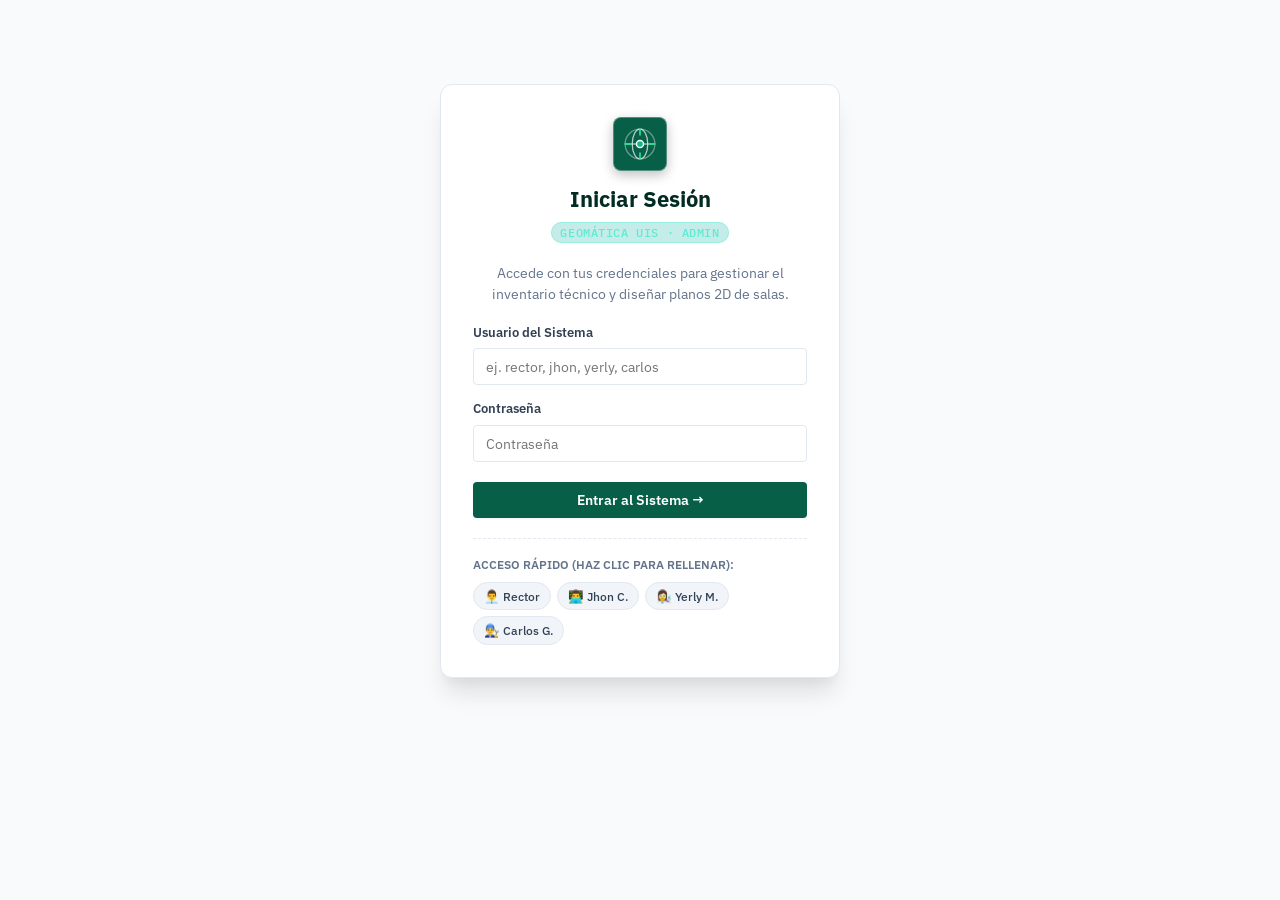
==== commit 4e3a54b1: "Modernizar UX/UI con identidad visual del Grupo de Geomatica UIS, dashboard de KPIs, toasts, zoom y " ====
--- a/Admin.html
+++ b/Admin.html
@@ -3,9 +3,9 @@
 <head>
 <meta charset="UTF-8">
 <meta name="viewport" content="width=device-width, initial-scale=1.0">
-<title>Administrar Inventario - Geomática UIS</title>
+<title>Administrar Inventario · Grupo de Geomática UIS</title>
 <link rel="preconnect" href="https://fonts.googleapis.com">
-<link href="https://fonts.googleapis.com/css2?family=IBM+Plex+Mono:wght@400;500&family=IBM+Plex+Sans:wght@400;500;600&display=swap" rel="stylesheet">
+<link href="https://fonts.googleapis.com/css2?family=IBM+Plex+Mono:wght@400;500;600&family=IBM+Plex+Sans:wght@400;500;600;700&display=swap" rel="stylesheet">
 <link rel="stylesheet" href="vendor/leaflet/leaflet.css">
 <link rel="stylesheet" href="css/style.css">
 </head>
@@ -13,37 +13,83 @@
 
 <!-- Pantalla de Login -->
 <div class="wrap login-wrap" id="login-screen">
-  <div class="panel">
-    <h1>Iniciar sesión</h1>
-    <p style="color:var(--ink-soft);font-size:0.88rem;margin-top:-6px;margin-bottom:18px">
-      Ingresa con tus credenciales de usuario para gestionar el inventario y diseñar planos de salas.
+  <div class="login-card">
+    <div class="login-header-logo">
+      <div class="geo-logo-emblem" style="margin:0 auto 12px;background:var(--geo-primary);color:#fff">
+        <svg viewBox="0 0 48 48" width="34" height="34" fill="none" stroke="currentColor" xmlns="http://www.w3.org/2000/svg">
+          <circle cx="24" cy="24" r="21" stroke-width="1.8" opacity="0.4"/>
+          <ellipse cx="24" cy="24" rx="11" ry="21" stroke-width="1.8" opacity="0.7"/>
+          <line x1="3" y1="24" x2="45" y2="24" stroke-width="1.8" opacity="0.7"/>
+          <circle cx="24" cy="24" r="5" fill="#10b981" stroke="#ffffff" stroke-width="2"/>
+          <path d="M24 3V11M24 37V45M3 24H11M37 24H45" stroke="#34d399" stroke-width="2.5" stroke-linecap="round"/>
+        </svg>
+      </div>
+      <h1 style="font-size:1.35rem;margin:0 0 4px;color:var(--geo-primary-dark)">Iniciar Sesión</h1>
+      <span class="geo-badge-tag">GEOMÁTICA UIS · ADMIN</span>
+    </div>
+    <p style="color:var(--text-soft);font-size:0.86rem;margin-bottom:18px;text-align:center">
+      Accede con tus credenciales para gestionar el inventario técnico y diseñar planos 2D de salas.
     </p>
+
     <div id="login-status" class="status-msg"></div>
+
     <form id="login-form">
-      <div class="field full-width" style="margin-bottom:12px">
-        <label for="login-user">Usuario</label>
-        <input type="text" id="login-user" required autocomplete="username" placeholder="ej. rector, jhon, yerly">
-      </div>
-      <div class="field full-width" style="margin-bottom:18px">
+      <div class="field" style="margin-bottom:14px">
+        <label for="login-user">Usuario del Sistema</label>
+        <input type="text" id="login-user" required autocomplete="username" placeholder="ej. rector, jhon, yerly, carlos">
+      </div>
+      <div class="field" style="margin-bottom:20px">
         <label for="login-pass">Contraseña</label>
-        <input type="password" id="login-pass" required autocomplete="current-password">
-      </div>
-      <button type="submit" style="width:100%">Entrar al Sistema</button>
+        <input type="password" id="login-pass" required autocomplete="current-password" placeholder="Contraseña">
+      </div>
+      <button type="submit" style="width:100%">Entrar al Sistema →</button>
     </form>
+
+    <!-- Usuarios de acceso rápido para pruebas y demo -->
+    <div class="login-quick-users">
+      <label>Acceso Rápido (Haz clic para rellenar):</label>
+      <div class="user-chips-row">
+        <span class="user-chip" onclick="fillLoginUser('rector')">👨‍💼 Rector</span>
+        <span class="user-chip" onclick="fillLoginUser('jhon')">👨‍💻 Jhon C.</span>
+        <span class="user-chip" onclick="fillLoginUser('yerly')">👩‍🔬 Yerly M.</span>
+        <span class="user-chip" onclick="fillLoginUser('carlos')">👨‍🔧 Carlos G.</span>
+      </div>
+    </div>
   </div>
 </div>
 
-<!-- Pantalla Principal de Administración (Oculta hasta iniciar sesión) -->
+<!-- Pantalla Principal de Administración (Oculta hasta autenticarse) -->
 <div class="wrap" id="admin-screen" style="display:none">
 
+  <!-- Cabecera Institucional Grupo de Geomática UIS -->
   <header class="site">
-    <div>
-      <h1>Administrar Inventario y Salas</h1>
-      <p>Sesión: <strong id="logged-user-label">—</strong> · Base de datos SQLite interna.</p>
-    </div>
-    <div class="count" id="count">— ítems</div>
+    <div class="geo-brand-container">
+      <div class="geo-logo-emblem" title="Grupo de Investigación en Geomática - UIS">
+        <svg viewBox="0 0 48 48" width="36" height="36" fill="none" stroke="currentColor" xmlns="http://www.w3.org/2000/svg">
+          <circle cx="24" cy="24" r="21" stroke-width="1.8" opacity="0.4"/>
+          <ellipse cx="24" cy="24" rx="11" ry="21" stroke-width="1.8" opacity="0.7"/>
+          <line x1="3" y1="24" x2="45" y2="24" stroke-width="1.8" opacity="0.7"/>
+          <circle cx="24" cy="24" r="5" fill="#10b981" stroke="#ffffff" stroke-width="2"/>
+          <path d="M24 3V11M24 37V45M3 24H11M37 24H45" stroke="#34d399" stroke-width="2.5" stroke-linecap="round"/>
+        </svg>
+      </div>
+      <div class="geo-brand-text">
+        <h1>
+          Panel de Administración
+          <span class="geo-badge-tag">GEOMÁTICA UIS</span>
+        </h1>
+        <p>Sesión activa: <strong id="logged-user-label" style="color:#a7f3d0">—</strong> · Servidor local seguro (SQLite WAL).</p>
+      </div>
+    </div>
+    <div class="header-status-box">
+      <div class="status-pill">
+        <span class="status-indicator-dot"></span>
+        <span id="count">— ítems</span>
+      </div>
+    </div>
   </header>
 
+  <!-- Navegación y Pestañas -->
   <nav class="tools">
     <div class="nav-left">
       <a class="button ghost" href="index.html">← Ver inventario y planos</a>
@@ -53,16 +99,22 @@
       </div>
     </div>
     <div class="nav-right">
-      <button type="button" class="ghost" id="logout-btn">Cerrar sesión</button>
+      <button type="button" class="button ghost" id="logout-btn" style="color:#dc2626">Cerrar sesión</button>
     </div>
   </nav>
-
-  <div id="status" class="status-msg"></div>
 
   <!-- SECCIÓN 1: GESTIÓN DE ÍTEMS DE INVENTARIO -->
   <div id="sec-admin-items">
     <div class="panel">
-      <h2 id="form-title">Añadir ítem</h2>
+      
+      <!-- Banner de modo edición -->
+      <div id="edit-item-banner" class="edit-mode-banner">
+        <span>✏️ Modo Edición activo para el ítem <strong id="edit-item-banner-id"></strong></span>
+        <button type="button" class="button ghost" id="banner-cancel-edit" style="padding:4px 10px;font-size:0.78rem">✕ Cancelar</button>
+      </div>
+
+      <h2 id="form-title">Añadir ítem al inventario</h2>
+      
       <form id="item-form">
         <input type="hidden" id="item-original-id">
         <input type="hidden" id="f-pos-x">
@@ -70,32 +122,34 @@
 
         <div class="field-grid">
           <div class="field">
-            <label for="f-id">No. de inventario</label>
-            <input type="text" id="f-id" required placeholder="ej. 1007">
-          </div>
-
-          <div class="field">
-            <label for="f-tipo">Tipo de inventario</label>
-            <select id="f-tipo">
-              <option value="Mayor">Mayor</option>
-              <option value="Menor">Menor</option>
-              <option value="Intangible">Intangible</option>
+            <label for="f-id">No. de inventario *</label>
+            <input type="text" id="f-id" required placeholder="ej. 1007 o 178566">
+          </div>
+
+          <div class="field">
+            <label for="f-tipo">Tipo de inventario *</label>
+            <select id="f-tipo" required>
+              <option value="MAYOR">Mayor</option>
+              <option value="MENOR">Menor</option>
+              <option value="INTANGIBLE">Intangible</option>
             </select>
           </div>
 
           <div class="field full">
-            <label for="f-descripcion">Descripción del elemento</label>
+            <label for="f-descripcion">Descripción del elemento *</label>
             <input type="text" id="f-descripcion" required placeholder="ej. Nivel óptico Topcon con trípode de aluminio">
           </div>
 
           <div class="field">
-            <label for="f-ubicacion">Ubicación textual</label>
+            <label for="f-ubicacion">Ubicación textual descriptiva</label>
             <input type="text" id="f-ubicacion" placeholder="ej. Gabinete 2, Estante superior">
           </div>
 
           <div class="field">
             <label for="f-funcionario">Responsable a cargo</label>
-            <select id="f-funcionario"></select>
+            <select id="f-funcionario">
+              <option value="">-- Sin responsable asignado --</option>
+            </select>
           </div>
 
           <div class="field full">
@@ -107,32 +161,39 @@
 
           <!-- Selector visual de ubicación sobre el esquema de la sala -->
           <div class="field full" id="admin-map-wrapper" style="display:none">
-            <label>Ubicación en el Plano de la Sala</label>
+            <label>Ubicación Espacial en el Plano de la Sala</label>
             <div class="coord-hint">
-              📍 <strong>Instrucción:</strong> Haz clic sobre la mesa, estante o posición donde está el elemento para fijar el pin. También puedes arrastrar el pin libremente.
-              <span id="coord-display" style="font-weight:bold;margin-left:8px"></span>
-              <button type="button" class="ghost" id="btn-clear-coords" style="padding:2px 8px;font-size:0.75rem;margin-left:10px">Quitar del plano</button>
-            </div>
-            <div class="admin-map-container" style="height:380px;position:relative;border:1px solid var(--line);border-radius:4px;overflow:hidden;margin-top:6px">
+              <span>📍 <strong>Instrucción:</strong> Haz clic sobre la mesa o estante donde está el elemento para fijar el pin. Puedes arrastrarlo libremente.</span>
+              <div style="display:flex;align-items:center;gap:8px">
+                <span id="coord-display" style="font-weight:600;font-family:var(--mono);color:var(--geo-primary)"></span>
+                <button type="button" class="button ghost" id="btn-clear-coords" style="padding:2px 8px;font-size:0.75rem">Quitar pin</button>
+              </div>
+            </div>
+            <div class="admin-map-container" style="height:400px;position:relative;border:1px solid var(--border);border-radius:var(--radius-sm);overflow:hidden;margin-top:8px">
               <div id="admin-indoor-map" style="width:100%;height:100%"></div>
             </div>
           </div>
 
           <div class="field full">
-            <label for="f-observacion">Observación / comentario</label>
-            <input type="text" id="f-observacion" placeholder="Opcional: estado, mantenimientos pendientes, etc.">
-          </div>
-
-          <div class="field full">
-            <label for="f-imagen">Foto del elemento</label>
-            <input type="file" id="f-imagen" accept="image/*">
-            <div id="imagen-actual-preview" style="margin-top:6px"></div>
+            <label for="f-observacion">Observación / comentario técnico</label>
+            <input type="text" id="f-observacion" placeholder="Opcional: número de serie, estado operativo, calibraciones pendientes...">
+          </div>
+
+          <div class="field full">
+            <label for="f-imagen">Fotografía del elemento</label>
+            <div class="photo-upload-zone" id="photo-drop-zone" onclick="document.getElementById('f-imagen').click()">
+              <input type="file" id="f-imagen" accept="image/*" style="display:none">
+              <div style="font-size:1.6rem;margin-bottom:4px">📷</div>
+              <div style="font-weight:600;color:var(--geo-primary);font-size:0.9rem">Haz clic para seleccionar o arrastra una foto aquí</div>
+              <div style="font-size:0.8rem;color:var(--text-soft)">Formatos JPG, PNG o WebP (almacenamiento local seguro)</div>
+            </div>
+            <div id="imagen-actual-preview"></div>
           </div>
         </div>
 
         <div class="form-actions">
-          <button type="submit" id="save-btn">Guardar ítem</button>
-          <button type="button" class="ghost" id="cancel-edit" style="display:none">Cancelar edición</button>
+          <button type="submit" id="save-btn">💾 Guardar ítem</button>
+          <button type="button" class="button ghost" id="cancel-edit" style="display:none">Cancelar edición</button>
         </div>
       </form>
     </div>
@@ -142,13 +203,13 @@
       <table>
         <thead>
           <tr>
-            <th style="width:58px">Foto</th>
-            <th>No. Inventario</th>
+            <th style="width:60px">Foto</th>
+            <th style="width:130px">No. Inventario</th>
             <th>Descripción</th>
             <th>Sala / Ubicación</th>
             <th>Tipo</th>
             <th>Responsable</th>
-            <th style="width:140px">Acciones</th>
+            <th style="width:150px;text-align:center">Acciones</th>
           </tr>
         </thead>
         <tbody id="admin-rows"></tbody>
@@ -159,70 +220,100 @@
   <!-- SECCIÓN 2: DISEÑADOR Y GESTOR DE SALAS / PLANOS -->
   <div id="sec-admin-salas" style="display:none">
     
-    <!-- Editor / Creador de Sala -->
     <div class="panel">
-      <h2 id="sala-form-title">Diseñador Visual de Planos de Sala 2D</h2>
-      <p style="font-size:0.85rem;color:var(--ink-soft);margin-top:-6px">
-        Diseña el plano de tu sala arrastrando mesas, escritorios, puertas y muebles, o sube una imagen de plano existente.
+      <h2 id="sala-form-title">📐 Diseñador Visual de Planos de Sala 2D</h2>
+      <p style="font-size:0.86rem;color:var(--text-soft);margin-top:-6px">
+        Diseña el plano arrastrando mesas, escritorios, puertas y muebles, o edita directamente los planos vectoriales existentes.
       </p>
 
       <form id="sala-form">
         <div class="field-grid">
           <div class="field">
-            <label for="s-id">ID de la sala (sin espacios)</label>
-            <input type="text" id="s-id" required placeholder="ej. lab_sensores">
-          </div>
-          <div class="field">
-            <label for="s-nombre">Nombre de la sala</label>
+            <label for="s-id">ID de la sala (código único sin espacios) *</label>
+            <input type="text" id="s-id" required placeholder="ej. nuevo_geo o lab_sensores">
+          </div>
+          <div class="field">
+            <label for="s-nombre">Nombre de la sala / espacio *</label>
             <input type="text" id="s-nombre" required placeholder="ej. Laboratorio de Sensores y Drones">
           </div>
           <div class="field full">
             <label for="s-desc">Descripción / Ubicación física</label>
-            <input type="text" id="s-desc" placeholder="ej. Aula 302, Edificio de Ingeniería">
+            <input type="text" id="s-desc" placeholder="ej. Edificio de Ingeniería Civil, Aula 102">
           </div>
           <div class="field">
             <label for="s-ancho">Ancho del plano (píxeles)</label>
-            <input type="number" id="s-ancho" value="1000" min="600" max="2000" step="50">
+            <input type="number" id="s-ancho" value="1000" min="600" max="2400" step="50">
           </div>
           <div class="field">
             <label for="s-alto">Alto del plano (píxeles)</label>
-            <input type="number" id="s-alto" value="700" min="400" max="1500" step="50">
-          </div>
-        </div>
-
-        <!-- Barra de herramientas de diseño -->
-        <div style="margin-top:16px">
-          <label style="font-size:0.82rem;font-weight:600;color:var(--ink-soft);display:block;margin-bottom:6px">
-            Añadir Elementos al Plano:
-          </label>
-          <div class="designer-tools-panel">
-            <button type="button" class="designer-tool-btn" onclick="addCanvasItem('mesa')">🪑 + Mesa de Trabajo</button>
-            <button type="button" class="designer-tool-btn" onclick="addCanvasItem('computo')">🖥️ + Puesto Cómputo</button>
-            <button type="button" class="designer-tool-btn" onclick="addCanvasItem('gabinete')">🗄️ + Gabinete / Armario</button>
-            <button type="button" class="designer-tool-btn" onclick="addCanvasItem('rack')">🔌 + Rack Red</button>
-            <button type="button" class="designer-tool-btn" onclick="addCanvasItem('puerta')">🚪 + Puerta / Acceso</button>
-            <button type="button" class="designer-tool-btn" onclick="addCanvasItem('ventana')">🪟 + Ventanal</button>
-            <button type="button" class="designer-tool-btn" onclick="addCanvasItem('telon')">📽️ + Telón Proyector</button>
-            <button type="button" class="designer-tool-btn" onclick="addCanvasItem('texto')">🏷️ + Rótulo de Texto</button>
-            <button type="button" class="designer-tool-btn" style="color:var(--rust)" onclick="clearCanvas()">🧹 Limpiar Todo</button>
-          </div>
-        </div>
-
-        <!-- Lienzo de Diseño de la Sala -->
-        <div class="designer-canvas-viewport">
+            <input type="number" id="s-alto" value="700" min="400" max="1800" step="50">
+          </div>
+        </div>
+
+        <!-- Barra de herramientas del diseñador -->
+        <div class="designer-toolbar-container" style="margin-top:16px">
+          <div>
+            <label style="font-size:0.8rem;font-weight:700;color:var(--text-muted);display:block;margin-bottom:6px">
+              Añadir Elementos al Lienzo:
+            </label>
+            <div class="designer-tools-row">
+              <button type="button" class="designer-tool-btn" onclick="addCanvasItem('mesa')">🪑 + Mesa de Trabajo</button>
+              <button type="button" class="designer-tool-btn" onclick="addCanvasItem('computo')">🖥️ + Puesto Cómputo</button>
+              <button type="button" class="designer-tool-btn" onclick="addCanvasItem('gabinete')">🗄️ + Gabinete</button>
+              <button type="button" class="designer-tool-btn" onclick="addCanvasItem('rack')">🔌 + Rack Red</button>
+              <button type="button" class="designer-tool-btn" onclick="addCanvasItem('puerta')">🚪 + Puerta</button>
+              <button type="button" class="designer-tool-btn" onclick="addCanvasItem('ventana')">🪟 + Ventanal</button>
+              <button type="button" class="designer-tool-btn" onclick="addCanvasItem('telon')">📽️ + Telón</button>
+              <button type="button" class="designer-tool-btn" onclick="addCanvasItem('texto')">🏷️ + Rótulo</button>
+              <button type="button" class="designer-tool-btn" style="color:#dc2626" onclick="clearCanvas()">🧹 Vaciar Todo</button>
+            </div>
+          </div>
+
+          <!-- Barra de Inspector de Propiedades (En vivo, sin prompts) -->
+          <div id="designer-inspector" class="designer-inspector-bar">
+            <span class="inspector-title" id="insp-elem-title">Propiedades</span>
+            <div class="inspector-group">
+              <label for="insp-label">Texto:</label>
+              <input type="text" id="insp-label" style="width:140px">
+            </div>
+            <div class="inspector-group">
+              <label for="insp-w">Ancho:</label>
+              <input type="number" id="insp-w" style="width:64px" min="20" step="5"> px
+            </div>
+            <div class="inspector-group">
+              <label for="insp-h">Alto:</label>
+              <input type="number" id="insp-h" style="width:64px" min="15" step="5"> px
+            </div>
+            <button type="button" class="button ghost" id="insp-btn-rotate" style="padding:4px 8px;font-size:0.78rem" title="Girar 90 grados">🔄 Girar</button>
+            <button type="button" class="button ghost" id="insp-btn-duplicate" style="padding:4px 8px;font-size:0.78rem" title="Duplicar elemento (Ctrl+D)">📋 Duplicar</button>
+            <button type="button" class="button danger" id="insp-btn-delete" style="padding:4px 8px;font-size:0.78rem" title="Eliminar elemento (Supr)">❌ Eliminar</button>
+          </div>
+        </div>
+
+        <!-- Viewport y Lienzo de Diseño -->
+        <div class="designer-canvas-viewport" id="canvas-viewport">
           <div id="designer-canvas" style="width:1000px;height:700px">
-            <div id="canvas-title-label" style="position:absolute;top:15px;left:0;right:0;text-align:center;font-size:18px;font-weight:bold;color:#2d3748;pointer-events:none">
+            <div id="canvas-title-label" style="position:absolute;top:16px;left:0;right:0;text-align:center;font-size:18px;font-weight:700;color:#1e293b;pointer-events:none">
               Plano de Sala
             </div>
           </div>
-        </div>
-        <p style="font-size:0.8rem;color:var(--ink-soft);margin-top:6px">
-          💡 <strong>Cómo diseñar:</strong> Arrastra cualquier elemento para ubicarlo sobre el plano. Haz clic en un elemento para cambiar su texto, girarlo 90° o eliminarlo.
+
+          <!-- Controles flotantes de Zoom del Lienzo -->
+          <div class="canvas-zoom-controls">
+            <button type="button" class="zoom-btn" onclick="zoomCanvas(0.1)" title="Acercar">+</button>
+            <button type="button" class="zoom-btn" onclick="resetCanvasZoom()" title="Restablecer zoom al 100%" id="zoom-level-label">100%</button>
+            <button type="button" class="zoom-btn" onclick="zoomCanvas(-0.1)" title="Alejar">−</button>
+            <button type="button" class="zoom-btn" onclick="fitCanvasToViewport()" title="Ajustar a ventana">Ajustar</button>
+          </div>
+        </div>
+
+        <p style="font-size:0.8rem;color:var(--text-soft);margin-top:8px">
+          💡 <strong>Consejos de diseño:</strong> Arrastra para mover elementos. Selecciónalo para ajustar sus dimensiones exactas o renombrarlo en la barra superior. Usa <code>Supr</code> para borrar, <code>Ctrl+D</code> para duplicar y las flechas del teclado para mover de a 1px (o 10px con Shift).
         </p>
 
-        <!-- Opción alternativa: Subir imagen ya hecha -->
-        <div style="margin-top:16px;padding-top:14px;border-top:1px dashed var(--line)">
-          <label style="font-size:0.84rem;color:var(--ink);font-weight:600">Opcional: ¿Prefieres subir un archivo de plano existente (PNG, JPG o SVG)?</label>
+        <!-- Subida opcional de archivo plano -->
+        <div style="margin-top:16px;padding-top:14px;border-top:1px dashed var(--border)">
+          <label style="font-size:0.84rem;color:var(--text-main);font-weight:600">Opcional: ¿Deseas importar un archivo de plano existente (PNG, JPG o SVG)?</label>
           <div style="margin-top:6px">
             <input type="file" id="s-archivo-plano" accept="image/*,.svg">
           </div>
@@ -230,13 +321,13 @@
 
         <div class="form-actions">
           <button type="submit" id="btn-save-sala">💾 Guardar Plano y Sala</button>
-          <button type="button" class="ghost" id="btn-cancel-sala-edit" style="display:none">Cancelar edición</button>
-          <button type="button" class="ghost" id="btn-reset-sala">Limpiar Formulario</button>
+          <button type="button" class="button ghost" id="btn-cancel-sala-edit" style="display:none">Cancelar edición</button>
+          <button type="button" class="button ghost" id="btn-reset-sala">Limpiar Formulario</button>
         </div>
       </form>
     </div>
 
-    <!-- Lista de Salas Existentes -->
+    <!-- Lista de Salas Registradas -->
     <div class="panel">
       <h2>Salas Registradas</h2>
       <div id="salas-list" class="salas-grid"></div>
@@ -245,12 +336,20 @@
   </div>
 
   <footer class="note">
-    Inventario interno de Geomática UIS · Los cambios y fotos se guardan en el servidor local.
+    <div>
+      <strong>Grupo de Investigación en Geomática UIS</strong> · Administración del Inventario.
+    </div>
+    <div>
+      Base de datos: <code>data/inventario.db</code>
+    </div>
   </footer>
 
 </div>
+
+<!-- Contenedor de Toasts Flotantes -->
+<div id="toast-container"></div>
 
 <script src="vendor/leaflet/leaflet.js"></script>
 <script src="js/admin.js"></script>
 </body>
-</html>+</html>
--- a/css/style.css
+++ b/css/style.css
@@ -1,67 +1,275 @@
+/* ==========================================================================
+   INVENTARIO & PLANOS DE SALAS · GRUPO DE GEOMÁTICA UIS
+   Diseño de Experiencia de Usuario (UX) e Interfaz (UI)
+   ========================================================================== */
+
 :root {
-  --paper: #faf9f5;
-  --ink: #1d2b27;
-  --ink-soft: #4a5652;
-  --line: #dcd7c8;
-  --teal: #2f6f5e;
-  --teal-dark: #204c40;
-  --rust: #b5652e;
-  --rust-soft: #f1e2d3;
-  --ok-bg: #e4efe9;
-  --ok-fg: #205c46;
-  --warn-bg: #fbeee0;
-  --warn-fg: #96501c;
-  --off-bg: #f1eae8;
-  --off-fg: #7a4a3f;
+  /* Paleta Identitaria Geomática UIS */
+  --geo-primary: #065f46;        /* Verde Esmeralda Institucional UIS */
+  --geo-primary-dark: #022c22;   /* Bosque Profundo / Cabecera */
+  --geo-primary-light: #059669;  /* Esmeralda Vibrante */
+  --geo-teal: #0f766e;           /* Turquesa Geoespacial */
+  --geo-teal-light: #14b8a6;     /* Acento Cartográfico */
+  --geo-amber: #d97706;          /* Ámbar Cálido / Sensores */
+  --geo-amber-soft: #fef3c7;     /* Fondo Ámbar Suave */
+  --geo-rust: #b45309;           /* Óxido / Aviso */
+  
+  /* Superficies y Neutros */
+  --bg-app: #f8fafc;             /* Fondo General Slate Suave */
+  --surface: #ffffff;            /* Fondo de Tarjetas y Paneles */
+  --surface-alt: #f1f5f9;        /* Superficie Secundaria / Zebra */
+  --surface-hover: #f0fdf4;      /* Hover Verde Suave */
+  --border: #e2e8f0;             /* Línea de Separación Principal */
+  --border-focus: #059669;       /* Borde en Foco */
+  
+  /* Tipografía */
+  --text-main: #0f172a;          /* Texto Primario Oscuro */
+  --text-muted: #334155;         /* Texto Secundario */
+  --text-soft: #64748b;          /* Metadatos / Etiquetas Suaves */
   --mono: 'IBM Plex Mono', 'SFMono-Regular', Consolas, monospace;
   --sans: 'IBM Plex Sans', -apple-system, BlinkMacSystemFont, 'Segoe UI', Roboto, sans-serif;
-}
-
-* { box-sizing: border-box; }
+
+  /* Semántica de Tipos de Inventario */
+  --mayor-bg: #d1fae5;
+  --mayor-fg: #065f46;
+  --mayor-border: #a7f3d0;
+  
+  --menor-bg: #ffedd5;
+  --menor-fg: #9a3412;
+  --menor-border: #fed7aa;
+  
+  --intangible-bg: #e0f2fe;
+  --intangible-fg: #0369a1;
+  --intangible-border: #bae6fd;
+
+  /* Sombras y Elevaciones */
+  --shadow-xs: 0 1px 2px rgba(0, 0, 0, 0.05);
+  --shadow-sm: 0 1px 3px rgba(0, 0, 0, 0.08), 0 1px 2px rgba(0, 0, 0, 0.04);
+  --shadow-md: 0 4px 6px -1px rgba(0, 0, 0, 0.08), 0 2px 4px -1px rgba(0, 0, 0, 0.04);
+  --shadow-lg: 0 10px 15px -3px rgba(0, 0, 0, 0.08), 0 4px 6px -2px rgba(0, 0, 0, 0.04);
+  --shadow-xl: 0 20px 25px -5px rgba(0, 0, 0, 0.1), 0 10px 10px -5px rgba(0, 0, 0, 0.04);
+  
+  /* Radios */
+  --radius-sm: 4px;
+  --radius-md: 8px;
+  --radius-lg: 12px;
+  --radius-full: 9999px;
+}
+
+/* Reset y Base */
+*, *::before, *::after {
+  box-sizing: border-box;
+}
 
 body {
   margin: 0;
-  background: var(--paper);
-  color: var(--ink);
+  background-color: var(--bg-app);
+  color: var(--text-main);
   font-family: var(--sans);
   line-height: 1.5;
+  -webkit-font-smoothing: antialiased;
 }
 
 .wrap {
-  max-width: 1060px;
+  max-width: 1200px;
   margin: 0 auto;
-  padding: 40px 20px 80px;
-}
+  padding: 24px 20px 80px;
+}
+
+/* ==========================================================================
+   CABECERA PRINCIPAL E IDENTIDAD GEOMÁTICA UIS
+   ========================================================================== */
 
 header.site {
   display: flex;
   justify-content: space-between;
-  align-items: flex-end;
-  border-bottom: 2px solid var(--ink);
-  padding-bottom: 20px;
+  align-items: center;
+  background: linear-gradient(135deg, #022c22 0%, #065f46 60%, #044332 100%);
+  color: #ffffff;
+  padding: 24px 28px;
+  border-radius: var(--radius-lg);
   margin-bottom: 24px;
+  box-shadow: var(--shadow-md);
+  position: relative;
+  overflow: hidden;
   gap: 20px;
 }
 
-header.site h1 {
-  font-size: 1.85rem;
-  margin: 0 0 6px;
-  letter-spacing: -0.01em;
-}
-
-header.site p {
+header.site::after {
+  content: '';
+  position: absolute;
+  top: 0; right: 0; bottom: 0; left: 0;
+  background-image: 
+    radial-gradient(circle at 90% 20%, rgba(20, 184, 166, 0.18) 0%, transparent 45%),
+    linear-gradient(rgba(255, 255, 255, 0.04) 1px, transparent 1px),
+    linear-gradient(90deg, rgba(255, 255, 255, 0.04) 1px, transparent 1px);
+  background-size: 100% 100%, 24px 24px, 24px 24px;
+  pointer-events: none;
+}
+
+.geo-brand-container {
+  display: flex;
+  align-items: center;
+  gap: 16px;
+  position: relative;
+  z-index: 1;
+}
+
+.geo-logo-emblem {
+  width: 54px;
+  height: 54px;
+  background: rgba(255, 255, 255, 0.12);
+  border: 1.5px solid rgba(255, 255, 255, 0.3);
+  border-radius: var(--radius-md);
+  display: flex;
+  align-items: center;
+  justify-content: center;
+  flex-shrink: 0;
+  box-shadow: 0 4px 12px rgba(0, 0, 0, 0.25);
+  backdrop-filter: blur(4px);
+  color: #5eead4;
+}
+
+.geo-brand-text h1 {
+  font-size: 1.65rem;
+  font-weight: 600;
+  letter-spacing: -0.02em;
+  margin: 0 0 4px;
+  color: #ffffff;
+  display: flex;
+  align-items: center;
+  gap: 10px;
+  flex-wrap: wrap;
+}
+
+.geo-badge-tag {
+  font-size: 0.72rem;
+  font-family: var(--mono);
+  font-weight: 500;
+  background: rgba(20, 184, 166, 0.25);
+  color: #5eead4;
+  border: 1px solid rgba(94, 234, 212, 0.4);
+  padding: 2px 8px;
+  border-radius: var(--radius-full);
+  letter-spacing: 0.05em;
+  text-transform: uppercase;
+}
+
+.geo-brand-text p {
   margin: 0;
-  color: var(--ink-soft);
-  max-width: 50ch;
-}
-
-.count {
+  font-size: 0.9rem;
+  color: #e2e8f0;
+  opacity: 0.92;
+  max-width: 65ch;
+}
+
+.header-status-box {
+  position: relative;
+  z-index: 1;
+  text-align: right;
+  flex-shrink: 0;
+}
+
+.status-pill {
+  display: inline-flex;
+  align-items: center;
+  gap: 8px;
+  background: rgba(0, 0, 0, 0.28);
+  border: 1px solid rgba(255, 255, 255, 0.18);
+  padding: 6px 12px;
+  border-radius: var(--radius-full);
+  font-size: 0.8rem;
   font-family: var(--mono);
-  font-size: 0.85rem;
-  color: var(--teal-dark);
-  white-space: nowrap;
-  padding-bottom: 4px;
-}
+  color: #f1f5f9;
+}
+
+.status-indicator-dot {
+  width: 8px;
+  height: 8px;
+  border-radius: 50%;
+  background: #10b981;
+  box-shadow: 0 0 8px #10b981;
+}
+
+/* ==========================================================================
+   MINI-DASHBOARD DE KPIs / ESTADÍSTICAS RÁPIDAS
+   ========================================================================== */
+
+.kpi-grid {
+  display: grid;
+  grid-template-columns: repeat(auto-fit, minmax(190px, 1fr));
+  gap: 14px;
+  margin-bottom: 22px;
+}
+
+.kpi-card {
+  background: var(--surface);
+  border: 1px solid var(--border);
+  border-radius: var(--radius-md);
+  padding: 14px 16px;
+  display: flex;
+  align-items: center;
+  gap: 14px;
+  box-shadow: var(--shadow-xs);
+  cursor: pointer;
+  transition: transform 0.15s ease, box-shadow 0.15s ease, border-color 0.15s ease;
+  user-select: none;
+}
+
+.kpi-card:hover {
+  transform: translateY(-2px);
+  box-shadow: var(--shadow-sm);
+  border-color: var(--geo-teal-light);
+}
+
+.kpi-card.active {
+  border-color: var(--geo-primary);
+  background: var(--surface-hover);
+  box-shadow: 0 0 0 2px var(--geo-primary-light);
+}
+
+.kpi-icon-wrap {
+  width: 42px;
+  height: 42px;
+  border-radius: var(--radius-md);
+  display: flex;
+  align-items: center;
+  justify-content: center;
+  font-size: 1.25rem;
+  flex-shrink: 0;
+}
+
+.kpi-icon-total { background: #e0f2fe; color: #0284c7; }
+.kpi-icon-mayor { background: var(--mayor-bg); color: var(--mayor-fg); }
+.kpi-icon-menor { background: var(--menor-bg); color: var(--menor-fg); }
+.kpi-icon-intangible { background: var(--intangible-bg); color: var(--intangible-fg); }
+.kpi-icon-plano { background: #f3e8ff; color: #7e22ce; }
+
+.kpi-info {
+  display: flex;
+  flex-direction: column;
+}
+
+.kpi-val {
+  font-size: 1.35rem;
+  font-weight: 700;
+  font-family: var(--mono);
+  color: var(--text-main);
+  line-height: 1.1;
+}
+
+.kpi-label {
+  font-size: 0.78rem;
+  font-weight: 500;
+  color: var(--text-soft);
+  text-transform: uppercase;
+  letter-spacing: 0.04em;
+  margin-top: 3px;
+}
+
+/* ==========================================================================
+   BARRA DE NAVEGACIÓN Y HERRAMIENTAS
+   ========================================================================== */
 
 nav.tools {
   display: flex;
@@ -79,179 +287,341 @@
   flex-wrap: wrap;
 }
 
-/* Selector de Vistas (Tabs) */
+/* Selector Segmentado de Vistas (Tabs) */
 .view-switch {
   display: inline-flex;
-  border: 1px solid var(--line);
-  border-radius: 4px;
-  background: #fff;
-  overflow: hidden;
+  background: #e2e8f0;
+  padding: 3px;
+  border-radius: var(--radius-md);
+  box-shadow: inset 0 1px 2px rgba(0,0,0,0.06);
 }
 
 .view-btn {
   border: none;
   background: transparent;
-  color: var(--ink-soft);
+  color: var(--text-muted);
   padding: 8px 16px;
   font-size: 0.88rem;
   font-family: var(--sans);
-  font-weight: 500;
+  font-weight: 600;
+  border-radius: 6px;
   cursor: pointer;
   display: flex;
   align-items: center;
+  gap: 8px;
+  transition: all 0.15s ease;
+}
+
+.view-btn svg {
+  transition: transform 0.15s ease;
+}
+
+.view-btn:hover {
+  color: var(--text-main);
+}
+
+.view-btn.active {
+  background: #ffffff;
+  color: var(--geo-primary);
+  box-shadow: var(--shadow-sm);
+}
+
+.view-btn.active svg {
+  stroke: var(--geo-primary);
+}
+
+/* ==========================================================================
+   BARRA DE FILTROS Y BÚSQUEDA
+   ========================================================================== */
+
+.controls-bar {
+  background: var(--surface);
+  border: 1px solid var(--border);
+  border-radius: var(--radius-md);
+  padding: 14px 16px;
+  display: flex;
+  gap: 12px;
+  margin-bottom: 22px;
+  flex-wrap: wrap;
+  align-items: center;
+  box-shadow: var(--shadow-xs);
+}
+
+.search-input-wrapper {
+  position: relative;
+  flex: 2;
+  min-width: 260px;
+}
+
+.search-icon {
+  position: absolute;
+  left: 12px;
+  top: 50%;
+  transform: translateY(-50%);
+  color: var(--text-soft);
+  pointer-events: none;
+}
+
+.search-input-wrapper input {
+  width: 100%;
+  padding-left: 36px;
+}
+
+input[type='text'], 
+input[type='number'], 
+input[type='password'], 
+select {
+  font-family: var(--sans);
+  font-size: 0.9rem;
+  padding: 8px 12px;
+  border: 1px solid var(--border);
+  border-radius: var(--radius-sm);
+  background: #ffffff;
+  color: var(--text-main);
+  transition: border-color 0.15s ease, box-shadow 0.15s ease;
+}
+
+input:focus, select:focus {
+  outline: none;
+  border-color: var(--geo-teal);
+  box-shadow: 0 0 0 3px rgba(13, 148, 136, 0.15);
+}
+
+.controls-bar select {
+  flex: 1;
+  min-width: 150px;
+}
+
+.btn-clear-filters {
+  padding: 8px 14px;
+  font-size: 0.85rem;
+  color: var(--text-soft);
+  background: var(--surface-alt);
+  border: 1px solid var(--border);
+  border-radius: var(--radius-sm);
+  cursor: pointer;
+  display: inline-flex;
+  align-items: center;
   gap: 6px;
-  transition: background 0.15s, color 0.15s;
-}
-
-.view-btn.active {
-  background: var(--teal);
-  color: #fff;
-}
-
-.controls {
-  display: flex;
-  gap: 12px;
-  margin-bottom: 20px;
-  flex-wrap: wrap;
-}
-
-input[type="text"], select, input[type="number"], input[type="password"] {
-  font-family: var(--sans);
-  font-size: 0.92rem;
-  padding: 8px 12px;
-  border: 1px solid var(--line);
-  border-radius: 3px;
-  background: #fff;
-  color: var(--ink);
-}
-
-input[type="text"]:focus, select:focus, input[type="number"]:focus, input[type="password"]:focus {
-  outline: 2px solid var(--teal);
-  outline-offset: 1px;
-  border-color: var(--teal);
-}
-
-.controls input[type="text"] { flex: 1; min-width: 200px; }
-
-/* Tabla responsiva */
+  white-space: nowrap;
+  transition: all 0.15s ease;
+}
+
+.btn-clear-filters:hover {
+  background: #fee2e2;
+  border-color: #fca5a5;
+  color: #dc2626;
+}
+
+/* ==========================================================================
+   TABLA DE INVENTARIO
+   ========================================================================== */
+
 .table-responsive {
   width: 100%;
   overflow-x: auto;
   -webkit-overflow-scrolling: touch;
-  border: 1px solid var(--line);
-  border-radius: 4px;
-  background: #fff;
+  border: 1px solid var(--border);
+  border-radius: var(--radius-md);
+  background: var(--surface);
   margin-bottom: 24px;
+  box-shadow: var(--shadow-sm);
 }
 
 table {
   width: 100%;
   border-collapse: collapse;
-  font-size: 0.92rem;
+  font-size: 0.9rem;
+  text-align: left;
 }
 
 thead th {
-  text-align: left;
+  position: sticky;
+  top: 0;
+  z-index: 10;
+  background: #f8fafc;
+  color: var(--text-muted);
   font-weight: 600;
-  padding: 10px 14px;
-  border-bottom: 2px solid var(--ink);
-  color: var(--ink);
-  background: #fbfaf6;
+  font-size: 0.82rem;
+  text-transform: uppercase;
+  letter-spacing: 0.04em;
+  padding: 12px 14px;
+  border-bottom: 2px solid var(--border);
   white-space: nowrap;
 }
 
 tbody td {
-  padding: 11px 14px;
-  border-bottom: 1px solid var(--line);
+  padding: 12px 14px;
+  border-bottom: 1px solid var(--border);
   vertical-align: middle;
 }
 
-tbody tr:hover { background: #f6f4ed; }
-
-td.id, .id-cell {
+tbody tr:last-child td {
+  border-bottom: none;
+}
+
+tbody tr {
+  transition: background-color 0.1s ease;
+}
+
+tbody tr:hover {
+  background-color: var(--surface-hover);
+}
+
+td.id-cell {
   font-family: var(--mono);
-  font-size: 0.85rem;
-  color: var(--teal-dark);
+  font-size: 0.86rem;
+  color: var(--geo-primary);
+  font-weight: 600;
   white-space: nowrap;
-  font-weight: 500;
-}
-
-.badge {
-  display: inline-block;
-  padding: 3px 8px;
+}
+
+.copy-id-btn {
+  background: transparent;
+  border: none;
+  color: var(--text-soft);
+  cursor: pointer;
+  padding: 2px 4px;
+  margin-left: 4px;
   border-radius: 3px;
   font-size: 0.78rem;
-  font-weight: 500;
-}
-
-.badge.mayor { background: var(--ok-bg); color: var(--ok-fg); }
-.badge.menor { background: var(--warn-bg); color: var(--warn-fg); }
-.badge.intangible { background: var(--rust-soft); color: var(--teal-dark); }
+  transition: color 0.15s ease, background 0.15s ease;
+}
+
+.copy-id-btn:hover {
+  color: var(--geo-primary);
+  background: #e2e8f0;
+}
+
+/* Badges y Pastillas */
+.badge {
+  display: inline-flex;
+  align-items: center;
+  padding: 3px 8px;
+  border-radius: var(--radius-full);
+  font-size: 0.76rem;
+  font-weight: 600;
+  letter-spacing: 0.02em;
+  text-transform: uppercase;
+  border: 1px solid transparent;
+}
+
+.badge.mayor {
+  background: var(--mayor-bg);
+  color: var(--mayor-fg);
+  border-color: var(--mayor-border);
+}
+
+.badge.menor {
+  background: var(--menor-bg);
+  color: var(--menor-fg);
+  border-color: var(--menor-border);
+}
+
+.badge.intangible {
+  background: var(--intangible-bg);
+  color: var(--intangible-fg);
+  border-color: var(--intangible-border);
+}
 
 .badge-sala {
   font-family: var(--mono);
-  font-size: 0.75rem;
-  background: #edf2f7;
-  color: #4a5568;
-  padding: 2px 6px;
-  border-radius: 3px;
-  display: inline-block;
+  font-size: 0.74rem;
+  background: #f1f5f9;
+  color: var(--text-muted);
+  padding: 3px 7px;
+  border-radius: var(--radius-sm);
+  border: 1px solid var(--border);
+  display: inline-flex;
+  align-items: center;
+  gap: 4px;
   margin-top: 3px;
 }
 
+/* Miniaturas de fotos */
 .thumb {
-  width: 48px;
-  height: 48px;
+  width: 50px;
+  height: 50px;
   object-fit: cover;
-  border-radius: 3px;
-  border: 1px solid var(--line);
+  border-radius: var(--radius-sm);
+  border: 1px solid var(--border);
   display: block;
   cursor: pointer;
   background: #fdfbf7;
+  transition: transform 0.15s ease, box-shadow 0.15s ease;
+}
+
+.thumb:hover {
+  transform: scale(1.06);
+  box-shadow: var(--shadow-sm);
 }
 
 .thumb-empty {
-  background: repeating-linear-gradient(45deg, #f0ede3, #f0ede3 4px, #e7e2d3 4px, #e7e2d3 8px);
-}
-
-/* Esquema de Salas y Mapa */
+  width: 50px;
+  height: 50px;
+  border-radius: var(--radius-sm);
+  border: 1px dashed var(--border);
+  background: repeating-linear-gradient(45deg, #f8fafc, #f8fafc 6px, #f1f5f9 6px, #f1f5f9 12px);
+  display: flex;
+  align-items: center;
+  justify-content: center;
+  font-size: 0.7rem;
+  color: var(--text-soft);
+}
+
+/* ==========================================================================
+   VISTA DE ESQUEMA DE SALA (INDOOR 2D LEAFLET)
+   ========================================================================== */
+
 .map-view-wrapper {
-  background: #fff;
-  border: 1px solid var(--line);
-  border-radius: 4px;
+  background: var(--surface);
+  border: 1px solid var(--border);
+  border-radius: var(--radius-md);
   padding: 18px;
   margin-bottom: 24px;
-}
-
-.map-toolbar {
+  box-shadow: var(--shadow-sm);
+}
+
+.map-header-card {
   display: flex;
   justify-content: space-between;
   align-items: center;
-  gap: 14px;
+  background: #f8fafc;
+  border: 1px solid var(--border);
+  border-radius: var(--radius-sm);
+  padding: 12px 16px;
   margin-bottom: 14px;
+  gap: 16px;
   flex-wrap: wrap;
 }
 
-.map-toolbar-left {
+.map-sala-info h3 {
+  margin: 0 0 3px;
+  font-size: 1.1rem;
+  color: var(--geo-primary-dark);
+}
+
+.map-sala-info p {
+  margin: 0;
+  font-size: 0.82rem;
+  color: var(--text-soft);
+}
+
+.map-sala-controls {
   display: flex;
   align-items: center;
   gap: 10px;
-}
-
-.map-toolbar label {
-  font-size: 0.88rem;
-  font-weight: 500;
-  color: var(--ink);
+  flex-wrap: wrap;
 }
 
 .map-container {
   position: relative;
   width: 100%;
-  height: 560px;
-  border: 1px solid var(--line);
-  border-radius: 4px;
+  height: 600px;
+  border: 1px solid var(--border);
+  border-radius: var(--radius-sm);
   overflow: hidden;
-  background: #faf9f5;
+  background: #f8fafc;
 }
 
 #indoor-map, #admin-indoor-map {
@@ -259,126 +629,382 @@
   height: 100%;
 }
 
-.map-legend {
-  display: flex;
+/* Leyenda del Mapa */
+.map-legend-bar {
+  display: flex;
+  justify-content: space-between;
+  align-items: center;
   gap: 16px;
-  align-items: center;
+  margin-top: 10px;
+  padding: 6px 12px;
+  background: #f8fafc;
+  border-radius: var(--radius-sm);
   font-size: 0.82rem;
-  color: var(--ink-soft);
+  color: var(--text-muted);
   flex-wrap: wrap;
 }
 
 .legend-item {
-  display: flex;
+  display: inline-flex;
   align-items: center;
   gap: 6px;
 }
 
 .legend-dot {
-  width: 10px;
-  height: 10px;
+  width: 12px;
+  height: 12px;
   border-radius: 50%;
+  border: 1.5px solid #fff;
+  box-shadow: 0 1px 3px rgba(0,0,0,0.25);
   display: inline-block;
 }
-.legend-dot.mayor { background: #2f6f5e; }
-.legend-dot.menor { background: #b5652e; }
-.legend-dot.intangible { background: #64748b; }
-
-/* Custom Marker Pins */
+
+.legend-dot.mayor { background: var(--geo-primary); }
+.legend-dot.menor { background: var(--geo-amber); }
+.legend-dot.intangible { background: #0284c7; }
+
+/* Pines personalizados en el mapa */
 .custom-pin {
   display: flex;
   align-items: center;
   justify-content: center;
-  color: #fff;
-  font-weight: bold;
+  color: #ffffff;
+  font-weight: 700;
   font-family: var(--mono);
   font-size: 11px;
   border-radius: 50%;
-  width: 28px;
-  height: 28px;
-  box-shadow: 0 2px 6px rgba(0,0,0,0.35);
-  border: 2px solid #fff;
+  width: 30px;
+  height: 30px;
+  box-shadow: 0 2px 8px rgba(0,0,0,0.35);
+  border: 2px solid #ffffff;
   cursor: pointer;
-  transition: transform 0.15s, box-shadow 0.15s;
+  transition: transform 0.15s ease, box-shadow 0.15s ease;
 }
 
 .custom-pin:hover {
-  transform: scale(1.2);
+  transform: scale(1.22);
   z-index: 1000 !important;
-}
-
-.custom-pin.mayor { background: #2f6f5e; }
-.custom-pin.menor { background: #b5652e; }
-.custom-pin.intangible { background: #475569; }
+  box-shadow: 0 4px 12px rgba(0,0,0,0.45);
+}
+
+.custom-pin.mayor { background: var(--geo-primary); }
+.custom-pin.menor { background: var(--geo-amber); }
+.custom-pin.intangible { background: #0284c7; }
 
 .custom-pin.selected {
-  outline: 3px solid #f6ad55;
-  outline-offset: 2px;
-  transform: scale(1.25);
-}
-
-/* Popups en el mapa */
+  outline: 3px solid #f59e0b;
+  outline-offset: 3px;
+  transform: scale(1.3);
+  animation: pinPulse 1.8s infinite;
+}
+
+@keyframes pinPulse {
+  0% { box-shadow: 0 0 0 0 rgba(245, 158, 11, 0.7); }
+  70% { box-shadow: 0 0 0 12px rgba(245, 158, 11, 0); }
+  100% { box-shadow: 0 0 0 0 rgba(245, 158, 11, 0); }
+}
+
+/* Ficha Popup en Leaflet */
 .leaflet-popup-content-wrapper {
-  border-radius: 4px !important;
+  border-radius: var(--radius-md) !important;
   font-family: var(--sans) !important;
-  padding: 6px !important;
-  box-shadow: 0 4px 14px rgba(0,0,0,0.2) !important;
+  padding: 0 !important;
+  overflow: hidden;
+  box-shadow: var(--shadow-xl) !important;
+}
+
+.leaflet-popup-content {
+  margin: 0 !important;
+  line-height: 1.4 !important;
 }
 
 .popup-card {
-  min-width: 210px;
-  max-width: 260px;
-}
-
-.popup-card img {
+  min-width: 240px;
+  max-width: 280px;
+}
+
+.popup-img-wrap img {
   width: 100%;
-  height: 120px;
+  height: 140px;
   object-fit: cover;
-  border-radius: 3px;
-  margin-bottom: 8px;
-  border: 1px solid var(--line);
   display: block;
-}
-
-.popup-card h4 {
+  cursor: pointer;
+}
+
+.popup-content {
+  padding: 12px 14px;
+}
+
+.popup-content h4 {
   margin: 0 0 4px;
-  font-size: 0.95rem;
-  color: var(--ink);
-}
-
-.popup-card p {
+  font-size: 1rem;
+  color: var(--geo-primary-dark);
+}
+
+.popup-content p {
   margin: 3px 0;
   font-size: 0.82rem;
-  color: var(--ink-soft);
+  color: var(--text-muted);
 }
 
 .popup-footer {
   display: flex;
   justify-content: space-between;
   align-items: center;
-  margin-top: 8px;
-  padding-top: 6px;
-  border-top: 1px solid var(--line);
-}
-
-/* Panel de Formulario / Admin */
+  margin-top: 10px;
+  padding-top: 8px;
+  border-top: 1px solid var(--border);
+}
+
+/* ==========================================================================
+   BOTONES Y ACCIONES
+   ========================================================================== */
+
+a.button, button {
+  font-family: var(--sans);
+  font-size: 0.88rem;
+  font-weight: 600;
+  padding: 8px 16px;
+  border-radius: var(--radius-sm);
+  border: 1px solid transparent;
+  background: var(--geo-primary);
+  color: #ffffff;
+  cursor: pointer;
+  text-decoration: none;
+  display: inline-flex;
+  align-items: center;
+  justify-content: center;
+  gap: 6px;
+  transition: all 0.15s ease;
+  box-shadow: var(--shadow-xs);
+}
+
+a.button:hover, button:hover {
+  background: var(--geo-primary-dark);
+  box-shadow: var(--shadow-sm);
+}
+
+a.button:active, button:active {
+  transform: translateY(1px);
+}
+
+a.button.ghost, button.ghost {
+  background: var(--surface);
+  color: var(--text-main);
+  border: 1px solid var(--border);
+  box-shadow: none;
+}
+
+a.button.ghost:hover, button.ghost:hover {
+  background: #f1f5f9;
+  border-color: var(--text-soft);
+}
+
+button.danger {
+  background: #dc2626;
+  color: #ffffff;
+  border-color: #dc2626;
+}
+
+button.danger:hover {
+  background: #b91c1c;
+}
+
+.row-actions {
+  display: flex;
+  gap: 6px;
+}
+
+.row-actions button {
+  padding: 4px 10px;
+  font-size: 0.8rem;
+}
+
+/* ==========================================================================
+   SISTEMA DE NOTIFICACIONES TOAST (FLOTANTES)
+   ========================================================================== */
+
+#toast-container {
+  position: fixed;
+  top: 20px;
+  right: 20px;
+  z-index: 99999;
+  display: flex;
+  flex-direction: column;
+  gap: 10px;
+  pointer-events: none;
+}
+
+.toast {
+  pointer-events: auto;
+  min-width: 280px;
+  max-width: 420px;
+  background: var(--surface);
+  border-radius: var(--radius-md);
+  padding: 12px 16px;
+  box-shadow: var(--shadow-lg);
+  border-left: 5px solid #64748b;
+  display: flex;
+  align-items: flex-start;
+  gap: 12px;
+  animation: toastSlideIn 0.25s cubic-bezier(0.16, 1, 0.3, 1);
+  font-size: 0.88rem;
+  color: var(--text-main);
+  border-top: 1px solid var(--border);
+  border-right: 1px solid var(--border);
+  border-bottom: 1px solid var(--border);
+}
+
+.toast.ok {
+  border-left-color: var(--geo-primary);
+}
+
+.toast.error {
+  border-left-color: #dc2626;
+}
+
+.toast.info {
+  border-left-color: var(--geo-teal);
+}
+
+.toast-body {
+  flex: 1;
+}
+
+.toast-close {
+  background: transparent;
+  border: none;
+  color: var(--text-soft);
+  cursor: pointer;
+  padding: 0;
+  font-size: 1.1rem;
+  line-height: 1;
+}
+
+@keyframes toastSlideIn {
+  from { transform: translateX(100%); opacity: 0; }
+  to { transform: translateX(0); opacity: 1; }
+}
+
+/* Banner de estado inline */
+.status-msg {
+  font-size: 0.88rem;
+  padding: 12px 16px;
+  border-radius: var(--radius-sm);
+  margin-bottom: 18px;
+  display: none;
+}
+.status-msg.show { display: block; }
+.status-msg.ok { background: #ecfdf5; color: #065f46; border-left: 4px solid var(--geo-primary); }
+.status-msg.error { background: #fef2f2; color: #991b1b; border-left: 4px solid #dc2626; }
+.status-msg.info { background: #f0fdfa; color: #115e59; border-left: 4px solid var(--geo-teal); }
+
+/* ==========================================================================
+   PANTALLA DE LOGIN
+   ========================================================================== */
+
+.login-wrap {
+  max-width: 440px;
+  margin: 60px auto;
+}
+
+.login-card {
+  background: var(--surface);
+  border: 1px solid var(--border);
+  border-radius: var(--radius-lg);
+  padding: 32px;
+  box-shadow: var(--shadow-xl);
+}
+
+.login-header-logo {
+  text-align: center;
+  margin-bottom: 20px;
+}
+
+.login-quick-users {
+  margin-top: 20px;
+  padding-top: 16px;
+  border-top: 1px dashed var(--border);
+}
+
+.login-quick-users label {
+  display: block;
+  font-size: 0.78rem;
+  color: var(--text-soft);
+  font-weight: 600;
+  text-transform: uppercase;
+  margin-bottom: 8px;
+}
+
+.user-chips-row {
+  display: flex;
+  gap: 6px;
+  flex-wrap: wrap;
+}
+
+.user-chip {
+  background: #f1f5f9;
+  border: 1px solid var(--border);
+  padding: 4px 10px;
+  border-radius: var(--radius-full);
+  font-size: 0.78rem;
+  font-weight: 500;
+  color: var(--text-muted);
+  cursor: pointer;
+  transition: all 0.15s ease;
+}
+
+.user-chip:hover {
+  background: #e2e8f0;
+  color: var(--geo-primary);
+  border-color: var(--geo-primary-light);
+}
+
+/* ==========================================================================
+   PANEL DE ADMINISTRACIÓN Y FORMULARIOS
+   ========================================================================== */
+
 .panel {
-  border: 1px solid var(--line);
-  border-radius: 4px;
-  padding: 20px;
+  border: 1px solid var(--border);
+  border-radius: var(--radius-md);
+  padding: 24px;
   margin-bottom: 24px;
-  background: #fff;
+  background: var(--surface);
+  box-shadow: var(--shadow-xs);
 }
 
 .panel h2 {
   margin-top: 0;
-  font-size: 1.15rem;
+  margin-bottom: 16px;
+  font-size: 1.25rem;
+  color: var(--geo-primary-dark);
+  display: flex;
+  align-items: center;
+  gap: 8px;
+}
+
+/* Banner de modo edición */
+.edit-mode-banner {
+  display: none;
+  background: #fef3c7;
+  border: 1px solid #fde68a;
+  color: #92400e;
+  padding: 10px 14px;
+  border-radius: var(--radius-sm);
+  margin-bottom: 16px;
+  font-size: 0.88rem;
+  align-items: center;
+  justify-content: space-between;
+}
+
+.edit-mode-banner.show {
+  display: flex;
 }
 
 .field-grid {
   display: grid;
   grid-template-columns: 1fr 1fr;
-  gap: 14px;
+  gap: 16px;
 }
 
 .field-grid .full { grid-column: 1 / -1; }
@@ -386,92 +1012,374 @@
 .field {
   display: flex;
   flex-direction: column;
-  gap: 5px;
+  gap: 6px;
 }
 
 .field label {
   font-size: 0.82rem;
-  color: var(--ink-soft);
-  font-weight: 500;
+  color: var(--text-muted);
+  font-weight: 600;
+}
+
+/* Zona Drag & Drop para Fotos */
+.photo-upload-zone {
+  border: 2px dashed var(--border);
+  border-radius: var(--radius-md);
+  padding: 18px;
+  text-align: center;
+  background: #fafafa;
+  cursor: pointer;
+  transition: all 0.15s ease;
+  position: relative;
+}
+
+.photo-upload-zone:hover, .photo-upload-zone.dragover {
+  border-color: var(--geo-teal);
+  background: #f0fdfa;
+}
+
+.photo-preview-box {
+  display: flex;
+  align-items: center;
+  gap: 14px;
+  margin-top: 10px;
+  padding: 10px;
+  background: #f8fafc;
+  border-radius: var(--radius-sm);
+  border: 1px solid var(--border);
+}
+
+.photo-preview-box img {
+  width: 64px;
+  height: 64px;
+  object-fit: cover;
+  border-radius: var(--radius-sm);
+  border: 1px solid var(--border);
 }
 
 .coord-hint {
   font-size: 0.8rem;
-  color: var(--ink-soft);
+  color: var(--text-soft);
   background: #f8fafc;
-  border: 1px dashed var(--line);
-  padding: 6px 10px;
-  border-radius: 3px;
-  margin-top: 4px;
+  border: 1px dashed var(--border);
+  padding: 8px 12px;
+  border-radius: var(--radius-sm);
+  margin-top: 6px;
+  display: flex;
+  align-items: center;
+  justify-content: space-between;
+  flex-wrap: wrap;
+  gap: 8px;
 }
 
 .form-actions {
   display: flex;
   gap: 10px;
-  margin-top: 20px;
+  margin-top: 22px;
   flex-wrap: wrap;
 }
 
-/* Botones */
-a.button, button {
-  font-family: var(--sans);
-  font-size: 0.9rem;
+/* ==========================================================================
+   DISEÑADOR VISUAL DE PLANOS 2D (ADMIN)
+   ========================================================================== */
+
+.designer-toolbar-container {
+  background: #f8fafc;
+  border: 1px solid var(--border);
+  border-radius: var(--radius-md);
+  padding: 12px 16px;
+  margin-bottom: 14px;
+  display: flex;
+  flex-direction: column;
+  gap: 10px;
+}
+
+.designer-tools-row {
+  display: flex;
+  gap: 8px;
+  flex-wrap: wrap;
+  align-items: center;
+}
+
+.designer-tool-btn {
+  padding: 6px 12px;
+  font-size: 0.82rem;
   font-weight: 500;
-  padding: 8px 16px;
-  border-radius: 3px;
-  border: 1px solid var(--ink);
-  background: var(--ink);
-  color: var(--paper);
+  background: #ffffff;
+  color: var(--text-main);
+  border: 1px solid var(--border);
+  border-radius: var(--radius-sm);
   cursor: pointer;
-  text-decoration: none;
   display: inline-flex;
   align-items: center;
+  gap: 6px;
+  box-shadow: var(--shadow-xs);
+  transition: all 0.15s ease;
+}
+
+.designer-tool-btn:hover {
+  background: #f1f5f9;
+  border-color: var(--geo-teal);
+  color: var(--geo-primary-dark);
+}
+
+/* Barra de Inspector de Propiedades del Elemento Seleccionado */
+.designer-inspector-bar {
+  display: none;
+  background: #ffffff;
+  border: 1.5px solid var(--geo-teal);
+  border-radius: var(--radius-sm);
+  padding: 8px 14px;
+  align-items: center;
+  gap: 12px;
+  flex-wrap: wrap;
+  box-shadow: var(--shadow-sm);
+}
+
+.designer-inspector-bar.show {
+  display: flex;
+}
+
+.inspector-title {
+  font-size: 0.8rem;
+  font-weight: 700;
+  color: var(--geo-primary);
+  text-transform: uppercase;
+  letter-spacing: 0.04em;
+}
+
+.inspector-group {
+  display: inline-flex;
+  align-items: center;
+  gap: 6px;
+  font-size: 0.82rem;
+}
+
+.inspector-group input {
+  padding: 4px 8px;
+  font-size: 0.82rem;
+  font-family: var(--mono);
+}
+
+/* Viewport y Lienzo de Diseño */
+.designer-canvas-viewport {
+  width: 100%;
+  height: 560px;
+  border: 2px solid #334155;
+  border-radius: var(--radius-md);
+  overflow: auto;
+  background: #f1f5f9;
+  position: relative;
+  box-shadow: inset 0 2px 8px rgba(0,0,0,0.08);
+}
+
+/* Controles de Zoom del Canvas */
+.canvas-zoom-controls {
+  position: absolute;
+  bottom: 16px;
+  right: 16px;
+  z-index: 1000;
+  display: flex;
+  background: rgba(255, 255, 255, 0.95);
+  border: 1px solid var(--border);
+  border-radius: var(--radius-sm);
+  box-shadow: var(--shadow-md);
+  backdrop-filter: blur(4px);
+  overflow: hidden;
+}
+
+.zoom-btn {
+  background: transparent;
+  border: none;
+  padding: 6px 12px;
+  font-size: 0.85rem;
+  font-family: var(--mono);
+  font-weight: bold;
+  color: var(--text-main);
+  cursor: pointer;
+  border-right: 1px solid var(--border);
+}
+
+.zoom-btn:last-child {
+  border-right: none;
+}
+
+.zoom-btn:hover {
+  background: #e2e8f0;
+}
+
+#designer-canvas {
+  position: relative;
+  background-color: #fafafa;
+  background-image: 
+    linear-gradient(to right, #e2e8f0 1px, transparent 1px),
+    linear-gradient(to bottom, #e2e8f0 1px, transparent 1px);
+  background-size: 30px 30px;
+  box-shadow: 0 4px 16px rgba(0,0,0,0.12);
+  margin: 20px auto;
+  border: 8px solid #334155;
+  transform-origin: 0 0;
+  transition: transform 0.1s ease;
+}
+
+.canvas-element {
+  position: absolute;
+  user-select: none;
+  cursor: grab;
+  box-sizing: border-box;
+  display: flex;
+  align-items: center;
   justify-content: center;
-  gap: 6px;
-  transition: background 0.15s, border-color 0.15s;
-}
-
-a.button:hover, button:hover { background: var(--teal-dark); border-color: var(--teal-dark); }
-
-a.button.ghost, button.ghost {
+  text-align: center;
+  font-size: 11px;
+  font-weight: 600;
+  color: #1e293b;
+  border-radius: 4px;
+  transition: box-shadow 0.1s;
+}
+
+.canvas-element:active { cursor: grabbing; }
+
+.canvas-element.selected {
+  outline: 2px solid #0284c7;
+  box-shadow: 0 0 0 4px rgba(2, 132, 199, 0.25);
+  z-index: 100 !important;
+}
+
+/* Tipos de Elementos */
+.canvas-element.mesa {
+  background: #e2e8f0;
+  border: 2px solid #475569;
+}
+.canvas-element.computo {
+  background: #eff6ff;
+  border: 2px solid #2563eb;
+  color: #1e3a8a;
+}
+.canvas-element.rack {
+  background: #cbd5e1;
+  border: 2px solid #0f172a;
+  color: #0f172a;
+}
+.canvas-element.gabinete {
+  background: #d1fae5;
+  border: 2px solid #059669;
+  color: #064e3b;
+}
+.canvas-element.puerta {
   background: transparent;
-  color: var(--ink);
-  border: 1px solid var(--line);
-}
-a.button.ghost:hover, button.ghost:hover { border-color: var(--ink); background: #f6f4ed; }
-
-button.danger { border-color: var(--rust); background: var(--rust); color: #fff; }
-button.danger:hover { background: #8f4a20; border-color: #8f4a20; }
-
-.status-msg {
-  font-size: 0.88rem;
-  padding: 10px 14px;
-  border-radius: 3px;
-  margin-bottom: 16px;
+  border: 2px dashed #94a3b8;
+  color: #475569;
+  border-bottom: 4px solid #475569;
+}
+.canvas-element.ventana {
+  background: rgba(186, 230, 253, 0.4);
+  border: 3px solid #0284c7;
+  color: #0369a1;
+}
+.canvas-element.telon {
+  background: #dbeafe;
+  border: 2px solid #1d4ed8;
+  color: #1e40af;
+}
+.canvas-element.texto {
+  background: transparent;
+  border: 1px dashed transparent;
+  font-size: 14px;
+  color: #1e293b;
+}
+.canvas-element.texto.selected { border-color: #0284c7; }
+
+/* Controles flotantes en el elemento */
+.elem-controls {
+  position: absolute;
+  top: -26px;
+  right: 0;
   display: none;
-}
-.status-msg.show { display: block; }
-.status-msg.ok { background: var(--ok-bg); color: var(--ok-fg); border-left: 4px solid var(--teal); }
-.status-msg.error { background: var(--off-bg); color: var(--off-fg); border-left: 4px solid #c53030; }
-.status-msg.info { background: var(--rust-soft); color: var(--teal-dark); border-left: 4px solid var(--rust); }
-
-.row-actions { display: flex; gap: 6px; }
-.row-actions button { padding: 4px 10px; font-size: 0.82rem; }
-
-/* Login Modal / Wrap */
-.login-wrap {
-  max-width: 360px;
-  margin: 60px auto;
-}
-.login-wrap .panel { text-align: left; box-shadow: 0 4px 16px rgba(0,0,0,0.06); }
-.login-wrap h1 { font-size: 1.4rem; margin-top: 0; }
-.field.full-width input { width: 100%; }
-
-/* Modal de Imagen / Lightbox */
+  gap: 4px;
+  background: #0f172a;
+  padding: 3px 6px;
+  border-radius: var(--radius-sm);
+  box-shadow: var(--shadow-sm);
+}
+.canvas-element.selected .elem-controls { display: flex; }
+.elem-btn {
+  background: transparent;
+  border: none;
+  color: #ffffff;
+  font-size: 11px;
+  cursor: pointer;
+  padding: 0 4px;
+  line-height: 1;
+  box-shadow: none;
+}
+.elem-btn:hover { color: #f87171; background: transparent; }
+
+/* ==========================================================================
+   GRID DE SALAS REGISTRADAS
+   ========================================================================== */
+
+.salas-grid {
+  display: grid;
+  grid-template-columns: repeat(auto-fill, minmax(280px, 1fr));
+  gap: 18px;
+  margin-top: 16px;
+}
+
+.sala-card {
+  border: 1px solid var(--border);
+  border-radius: var(--radius-md);
+  padding: 16px;
+  background: var(--surface);
+  display: flex;
+  flex-direction: column;
+  justify-content: space-between;
+  box-shadow: var(--shadow-xs);
+  transition: transform 0.15s ease, box-shadow 0.15s ease;
+}
+
+.sala-card:hover {
+  transform: translateY(-2px);
+  box-shadow: var(--shadow-sm);
+}
+
+.sala-card-thumb {
+  width: 100%;
+  height: 140px;
+  object-fit: contain;
+  background: #f8fafc;
+  border: 1px solid var(--border);
+  border-radius: var(--radius-sm);
+  margin-bottom: 12px;
+}
+
+.sala-card h3 {
+  margin: 0 0 6px;
+  font-size: 1.05rem;
+  color: var(--geo-primary-dark);
+}
+
+.sala-card p {
+  margin: 0 0 10px;
+  font-size: 0.82rem;
+  color: var(--text-soft);
+}
+
+.sala-card-actions {
+  display: flex;
+  gap: 8px;
+  margin-top: 12px;
+}
+
+/* ==========================================================================
+   MODAL LIGHTBOX DE FOTOS
+   ========================================================================== */
+
 .modal-overlay {
   position: fixed;
   inset: 0;
-  background: rgba(0, 0, 0, 0.7);
+  background: rgba(15, 23, 42, 0.75);
+  backdrop-filter: blur(4px);
   display: none;
   align-items: center;
   justify-content: center;
@@ -479,250 +1387,87 @@
   padding: 20px;
 }
 .modal-overlay.show { display: flex; }
+
 .modal-card {
-  background: #fff;
-  border-radius: 6px;
+  background: #ffffff;
+  border-radius: var(--radius-lg);
   max-width: 90vw;
   max-height: 90vh;
   overflow: hidden;
-  box-shadow: 0 10px 30px rgba(0,0,0,0.4);
+  box-shadow: var(--shadow-xl);
   display: flex;
   flex-direction: column;
-}
+  animation: modalPop 0.2s cubic-bezier(0.16, 1, 0.3, 1);
+}
+
+@keyframes modalPop {
+  from { transform: scale(0.95); opacity: 0; }
+  to { transform: scale(1); opacity: 1; }
+}
+
 .modal-header {
   display: flex;
   justify-content: space-between;
   align-items: center;
-  padding: 12px 18px;
-  border-bottom: 1px solid var(--line);
-}
-.modal-header h3 { margin: 0; font-size: 1rem; color: var(--ink); }
+  padding: 14px 20px;
+  border-bottom: 1px solid var(--border);
+  background: #f8fafc;
+}
+
+.modal-header h3 {
+  margin: 0;
+  font-size: 1.05rem;
+  color: var(--geo-primary-dark);
+}
+
 .modal-close {
   background: none;
   border: none;
   font-size: 1.4rem;
   line-height: 1;
-  color: var(--ink-soft);
+  color: var(--text-soft);
   cursor: pointer;
   padding: 0 6px;
-}
-.modal-close:hover { color: #000; }
+  box-shadow: none;
+}
+.modal-close:hover { color: #000; background: none; }
+
 .modal-body {
-  padding: 16px;
+  padding: 20px;
   text-align: center;
   overflow: auto;
 }
+
 .modal-body img {
   max-width: 100%;
   max-height: 70vh;
   object-fit: contain;
-  border-radius: 4px;
-}
-
-/* --- DISEÑADOR Y GESTOR DE SALAS / PLANOS 2D --- */
-.salas-grid {
-  display: grid;
-  grid-template-columns: repeat(auto-fill, minmax(280px, 1fr));
-  gap: 16px;
-  margin-top: 16px;
-}
-
-.sala-card {
-  border: 1px solid var(--line);
-  border-radius: 4px;
-  padding: 14px;
-  background: #fff;
-  display: flex;
-  flex-direction: column;
-  justify-content: space-between;
-}
-
-.sala-card-thumb {
-  width: 100%;
-  height: 140px;
-  object-fit: contain;
-  background: #faf9f5;
-  border: 1px solid var(--line);
-  border-radius: 3px;
-  margin-bottom: 10px;
-}
-
-.sala-card h3 {
-  margin: 0 0 4px;
-  font-size: 1.05rem;
-}
-
-.sala-card p {
-  margin: 0 0 10px;
-  font-size: 0.82rem;
-  color: var(--ink-soft);
-}
-
-.sala-card-actions {
-  display: flex;
-  gap: 8px;
-  margin-top: 10px;
-}
-
-.sala-card-actions button {
-  padding: 5px 10px;
-  font-size: 0.8rem;
-}
-
-/* Área de diseño visual */
-.designer-tools-panel {
-  background: #fbfaf6;
-  border: 1px solid var(--line);
-  border-radius: 4px;
-  padding: 12px;
-  margin-bottom: 14px;
-  display: flex;
-  gap: 8px;
-  flex-wrap: wrap;
-  align-items: center;
-}
-
-.designer-tool-btn {
-  padding: 6px 12px;
-  font-size: 0.82rem;
-  background: #fff;
-  color: var(--ink);
-  border: 1px solid var(--line);
-  border-radius: 3px;
-  cursor: pointer;
-  display: inline-flex;
-  align-items: center;
-  gap: 5px;
-}
-.designer-tool-btn:hover { background: #f0ede3; }
-
-.designer-canvas-viewport {
-  width: 100%;
-  height: 520px;
-  border: 2px solid #2d3748;
-  border-radius: 4px;
-  overflow: auto;
-  background: #faf9f5;
-  position: relative;
-  box-shadow: inset 0 2px 6px rgba(0,0,0,0.05);
-}
-
-#designer-canvas {
-  position: relative;
-  background-color: #faf9f5;
-  background-image: 
-    linear-gradient(to right, #ece7da 1px, transparent 1px),
-    linear-gradient(to bottom, #ece7da 1px, transparent 1px);
-  background-size: 30px 30px;
-  box-shadow: 0 4px 12px rgba(0,0,0,0.1);
-  margin: 20px auto;
-  border: 8px solid #2d3748;
-}
-
-.canvas-element {
-  position: absolute;
-  user-select: none;
-  cursor: grab;
-  box-sizing: border-box;
-  display: flex;
-  align-items: center;
-  justify-content: center;
-  text-align: center;
-  font-size: 11px;
-  font-weight: 600;
-  color: #1e293b;
-  border-radius: 3px;
-  transition: box-shadow 0.1s;
-}
-
-.canvas-element:active { cursor: grabbing; }
-
-.canvas-element.selected {
-  outline: 2px solid #3182ce;
-  box-shadow: 0 0 0 4px rgba(49, 130, 206, 0.25);
-  z-index: 100 !important;
-}
-
-/* Estilos de los elementos del plano */
-.canvas-element.mesa {
-  background: #e2e8f0;
-  border: 2px solid #475569;
-}
-.canvas-element.computo {
-  background: #e2e8f0;
-  border: 2px solid #3b82f6;
-  color: #1e3a8a;
-}
-.canvas-element.rack {
-  background: #cbd5e1;
-  border: 2px solid #0f172a;
-  color: #0f172a;
-}
-.canvas-element.gabinete {
-  background: #d1fae5;
-  border: 2px solid #047857;
-  color: #064e3b;
-}
-.canvas-element.puerta {
-  background: transparent;
-  border: 2px dashed #94a3b8;
-  color: #475569;
-  border-bottom: 4px solid #475569;
-}
-.canvas-element.ventana {
-  background: rgba(99, 179, 237, 0.25);
-  border: 3px solid #3182ce;
-  color: #2b6cb0;
-}
-.canvas-element.telon {
-  background: #dbeafe;
-  border: 2px solid #1d4ed8;
-  color: #1e40af;
-}
-.canvas-element.texto {
-  background: transparent;
-  border: 1px dashed transparent;
-  font-size: 14px;
-  color: #1e293b;
-}
-.canvas-element.texto.selected { border-color: #3182ce; }
-
-.elem-controls {
-  position: absolute;
-  top: -24px;
-  right: 0;
-  display: none;
-  gap: 4px;
-  background: #1e293b;
-  padding: 2px 4px;
-  border-radius: 3px;
-}
-.canvas-element.selected .elem-controls { display: flex; }
-.elem-btn {
-  background: transparent;
-  border: none;
-  color: #fff;
-  font-size: 10px;
-  cursor: pointer;
-  padding: 0 4px;
-  line-height: 1;
-}
-.elem-btn:hover { color: #f87171; }
+  border-radius: var(--radius-sm);
+}
+
+/* ==========================================================================
+   PIE DE PÁGINA Y RESPONSIVIDAD
+   ========================================================================== */
 
 footer.note {
   margin-top: 40px;
-  padding-top: 18px;
-  border-top: 1px solid var(--line);
+  padding-top: 20px;
+  border-top: 1px solid var(--border);
   font-size: 0.84rem;
-  color: var(--ink-soft);
-}
-
-/* Responsividad */
-@media (max-width: 720px) {
-  .wrap { padding: 20px 14px 60px; }
-  header.site { flex-direction: column; align-items: flex-start; gap: 12px; }
+  color: var(--text-soft);
+  display: flex;
+  justify-content: space-between;
+  align-items: center;
+  flex-wrap: wrap;
+  gap: 12px;
+}
+
+@media (max-width: 820px) {
+  .wrap { padding: 16px 12px 60px; }
+  header.site { flex-direction: column; align-items: flex-start; gap: 14px; padding: 20px; }
+  .header-status-box { text-align: left; }
   .field-grid { grid-template-columns: 1fr; }
-  .map-container { height: 400px; }
-  .controls { flex-direction: column; }
-  .controls input[type="text"] { width: 100%; }
-}
+  .map-container { height: 440px; }
+  .controls-bar { flex-direction: column; }
+  .search-input-wrapper { width: 100%; }
+}
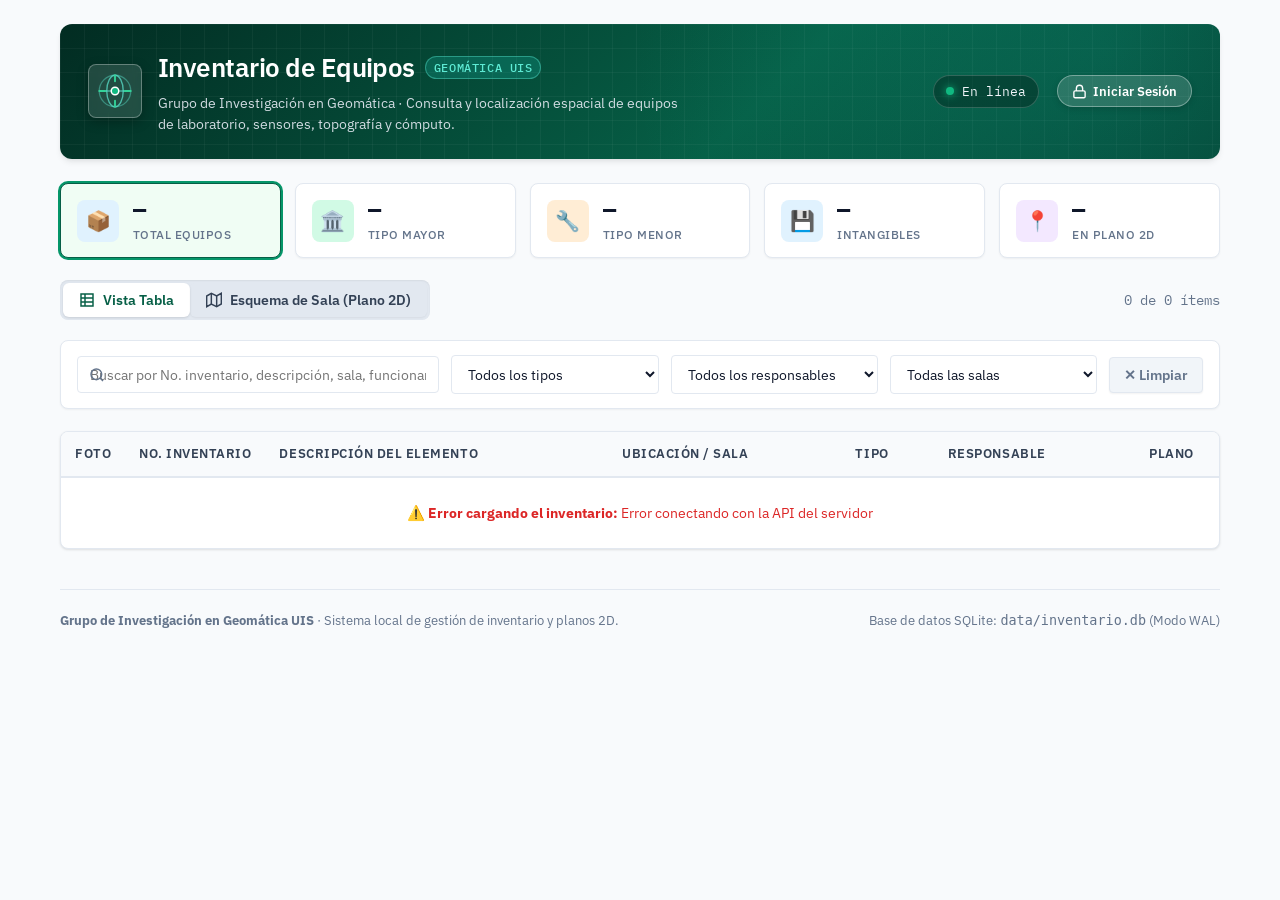
==== commit 3bf8cdfa: "Implementar experiencia unificada con inicio de sesion contextual y permisos en sitio (In-Place RBAC" ====
--- a/Admin.html
+++ b/Admin.html
@@ -10,56 +10,7 @@
 <link rel="stylesheet" href="css/style.css">
 </head>
 <body>
-
-<!-- Pantalla de Login -->
-<div class="wrap login-wrap" id="login-screen">
-  <div class="login-card">
-    <div class="login-header-logo">
-      <div class="geo-logo-emblem" style="margin:0 auto 12px;background:var(--geo-primary);color:#fff">
-        <svg viewBox="0 0 48 48" width="34" height="34" fill="none" stroke="currentColor" xmlns="http://www.w3.org/2000/svg">
-          <circle cx="24" cy="24" r="21" stroke-width="1.8" opacity="0.4"/>
-          <ellipse cx="24" cy="24" rx="11" ry="21" stroke-width="1.8" opacity="0.7"/>
-          <line x1="3" y1="24" x2="45" y2="24" stroke-width="1.8" opacity="0.7"/>
-          <circle cx="24" cy="24" r="5" fill="#10b981" stroke="#ffffff" stroke-width="2"/>
-          <path d="M24 3V11M24 37V45M3 24H11M37 24H45" stroke="#34d399" stroke-width="2.5" stroke-linecap="round"/>
-        </svg>
-      </div>
-      <h1 style="font-size:1.35rem;margin:0 0 4px;color:var(--geo-primary-dark)">Iniciar Sesión</h1>
-      <span class="geo-badge-tag">GEOMÁTICA UIS · ADMIN</span>
-    </div>
-    <p style="color:var(--text-soft);font-size:0.86rem;margin-bottom:18px;text-align:center">
-      Accede con tus credenciales para gestionar el inventario técnico y diseñar planos 2D de salas.
-    </p>
-
-    <div id="login-status" class="status-msg"></div>
-
-    <form id="login-form">
-      <div class="field" style="margin-bottom:14px">
-        <label for="login-user">Usuario del Sistema</label>
-        <input type="text" id="login-user" required autocomplete="username" placeholder="ej. rector, jhon, yerly, carlos">
-      </div>
-      <div class="field" style="margin-bottom:20px">
-        <label for="login-pass">Contraseña</label>
-        <input type="password" id="login-pass" required autocomplete="current-password" placeholder="Contraseña">
-      </div>
-      <button type="submit" style="width:100%">Entrar al Sistema →</button>
-    </form>
-
-    <!-- Usuarios de acceso rápido para pruebas y demo -->
-    <div class="login-quick-users">
-      <label>Acceso Rápido (Haz clic para rellenar):</label>
-      <div class="user-chips-row">
-        <span class="user-chip" onclick="fillLoginUser('rector')">👨‍💼 Rector</span>
-        <span class="user-chip" onclick="fillLoginUser('jhon')">👨‍💻 Jhon C.</span>
-        <span class="user-chip" onclick="fillLoginUser('yerly')">👩‍🔬 Yerly M.</span>
-        <span class="user-chip" onclick="fillLoginUser('carlos')">👨‍🔧 Carlos G.</span>
-      </div>
-    </div>
-  </div>
-</div>
-
-<!-- Pantalla Principal de Administración (Oculta hasta autenticarse) -->
-<div class="wrap" id="admin-screen" style="display:none">
+<div class="wrap">
 
   <!-- Cabecera Institucional Grupo de Geomática UIS -->
   <header class="site">
@@ -75,161 +26,212 @@
       </div>
       <div class="geo-brand-text">
         <h1>
-          Panel de Administración
+          Inventario de Equipos
           <span class="geo-badge-tag">GEOMÁTICA UIS</span>
         </h1>
-        <p>Sesión activa: <strong id="logged-user-label" style="color:#a7f3d0">—</strong> · Servidor local seguro (SQLite WAL).</p>
-      </div>
-    </div>
+        <p>Grupo de Investigación en Geomática · Consulta y localización espacial de equipos de laboratorio, sensores, topografía y cómputo.</p>
+      </div>
+    </div>
+
+    <!-- Zona de Usuario y Autenticación en la Cabecera -->
     <div class="header-status-box">
-      <div class="status-pill">
-        <span class="status-indicator-dot"></span>
-        <span id="count">— ítems</span>
+      <!-- Estado: No autenticado (Invitado) -->
+      <div id="guest-header-controls" class="header-auth-group">
+        <div class="status-pill" style="margin-right:8px">
+          <span class="status-indicator-dot"></span>
+          <span>En línea</span>
+        </div>
+        <button type="button" class="button auth-login-btn" id="btn-open-login">
+          <svg width="15" height="15" viewBox="0 0 24 24" fill="none" stroke="currentColor" stroke-width="2.2"><rect x="3" y="11" width="18" height="11" rx="2" ry="2"/><path d="M7 11V7a5 5 0 0 1 10 0v4"/></svg>
+          Iniciar Sesión
+        </button>
+      </div>
+
+      <!-- Estado: Autenticado con permisos -->
+      <div id="auth-header-controls" class="header-auth-group" style="display:none">
+        <div class="user-profile-badge">
+          <span class="user-avatar-icon">👤</span>
+          <div class="user-profile-text">
+            <strong id="user-display-name">Usuario</strong>
+            <span class="user-role-tag" id="user-display-role">Editor</span>
+          </div>
+        </div>
+        <button type="button" class="button ghost auth-logout-btn" id="btn-logout" title="Cerrar sesión activa">
+          Salir
+        </button>
       </div>
     </div>
   </header>
 
-  <!-- Navegación y Pestañas -->
+  <!-- Mini-Dashboard de Estadísticas Rápidas (KPIs / Filtros rápidos) -->
+  <div class="kpi-grid" id="kpi-dashboard">
+    <div class="kpi-card active" id="kpi-card-all" onclick="quickFilterType('')" title="Clic para ver todos los ítems">
+      <div class="kpi-icon-wrap kpi-icon-total">📦</div>
+      <div class="kpi-info">
+        <span class="kpi-val" id="kpi-total">—</span>
+        <span class="kpi-label">Total Equipos</span>
+      </div>
+    </div>
+    <div class="kpi-card" id="kpi-card-mayor" onclick="quickFilterType('MAYOR')" title="Clic para filtrar solo bienes de Tipo Mayor">
+      <div class="kpi-icon-wrap kpi-icon-mayor">🏛️</div>
+      <div class="kpi-info">
+        <span class="kpi-val" id="kpi-mayor">—</span>
+        <span class="kpi-label">Tipo Mayor</span>
+      </div>
+    </div>
+    <div class="kpi-card" id="kpi-card-menor" onclick="quickFilterType('MENOR')" title="Clic para filtrar solo bienes de Tipo Menor">
+      <div class="kpi-icon-wrap kpi-icon-menor">🔧</div>
+      <div class="kpi-info">
+        <span class="kpi-val" id="kpi-menor">—</span>
+        <span class="kpi-label">Tipo Menor</span>
+      </div>
+    </div>
+    <div class="kpi-card" id="kpi-card-intangible" onclick="quickFilterType('INTANGIBLE')" title="Clic para filtrar solo bienes Intangibles">
+      <div class="kpi-icon-wrap kpi-icon-intangible">💾</div>
+      <div class="kpi-info">
+        <span class="kpi-val" id="kpi-intangible">—</span>
+        <span class="kpi-label">Intangibles</span>
+      </div>
+    </div>
+    <div class="kpi-card" id="kpi-card-plano" onclick="quickFilterPlano()" title="Clic para filtrar equipos ubicados en planos 2D">
+      <div class="kpi-icon-wrap kpi-icon-plano">📍</div>
+      <div class="kpi-info">
+        <span class="kpi-val" id="kpi-plano">—</span>
+        <span class="kpi-label">En Plano 2D</span>
+      </div>
+    </div>
+  </div>
+
+  <!-- Barra de Herramientas y Navegación entre Vistas -->
   <nav class="tools">
     <div class="nav-left">
-      <a class="button ghost" href="index.html">← Ver inventario y planos</a>
       <div class="view-switch">
-        <button type="button" id="tab-btn-items" class="view-btn active">📦 Gestionar Ítems</button>
-        <button type="button" id="tab-btn-salas" class="view-btn">📐 Diseñador de Salas y Planos</button>
-      </div>
-    </div>
+        <button type="button" id="btn-view-tabla" class="view-btn active">
+          <svg width="16" height="16" viewBox="0 0 24 24" fill="none" stroke="currentColor" stroke-width="2.2"><path d="M3 3h18v18H3zM3 9h18M3 15h18M9 3v18"/></svg>
+          Vista Tabla
+        </button>
+        <button type="button" id="btn-view-mapa" class="view-btn">
+          <svg width="16" height="16" viewBox="0 0 24 24" fill="none" stroke="currentColor" stroke-width="2.2"><polygon points="1 6 1 22 8 18 16 22 23 18 23 2 16 6 8 2 1 6"/><line x1="8" y1="2" x2="8" y2="18"/><line x1="16" y1="6" x2="16" y2="22"/></svg>
+          Esquema de Sala (Plano 2D)
+        </button>
+        <!-- Pestaña de Diseñador de Planos: Solo visible si el usuario tiene sesión activa -->
+        <button type="button" id="btn-view-designer" class="view-btn auth-only-control" style="display:none">
+          <svg width="16" height="16" viewBox="0 0 24 24" fill="none" stroke="currentColor" stroke-width="2.2"><path d="M2 12h20M12 2v20M20 20l-4-4M4 4l4 4"/></svg>
+          📐 Diseñador de Planos
+        </button>
+      </div>
+    </div>
+
     <div class="nav-right">
-      <button type="button" class="button ghost" id="logout-btn" style="color:#dc2626">Cerrar sesión</button>
+      <div style="font-family:var(--mono);font-size:0.85rem;color:var(--text-soft)" id="count">Cargando…</div>
+      <!-- Botón para crear nuevo ítem: Solo visible si el usuario tiene sesión activa -->
+      <button type="button" class="button auth-only-control" id="btn-open-create-item" style="display:none">
+        <span>➕ Añadir Ítem</span>
+      </button>
     </div>
   </nav>
 
-  <!-- SECCIÓN 1: GESTIÓN DE ÍTEMS DE INVENTARIO -->
-  <div id="sec-admin-items">
-    <div class="panel">
-      
-      <!-- Banner de modo edición -->
-      <div id="edit-item-banner" class="edit-mode-banner">
-        <span>✏️ Modo Edición activo para el ítem <strong id="edit-item-banner-id"></strong></span>
-        <button type="button" class="button ghost" id="banner-cancel-edit" style="padding:4px 10px;font-size:0.78rem">✕ Cancelar</button>
-      </div>
-
-      <h2 id="form-title">Añadir ítem al inventario</h2>
-      
-      <form id="item-form">
-        <input type="hidden" id="item-original-id">
-        <input type="hidden" id="f-pos-x">
-        <input type="hidden" id="f-pos-y">
-
-        <div class="field-grid">
-          <div class="field">
-            <label for="f-id">No. de inventario *</label>
-            <input type="text" id="f-id" required placeholder="ej. 1007 o 178566">
-          </div>
-
-          <div class="field">
-            <label for="f-tipo">Tipo de inventario *</label>
-            <select id="f-tipo" required>
-              <option value="MAYOR">Mayor</option>
-              <option value="MENOR">Menor</option>
-              <option value="INTANGIBLE">Intangible</option>
-            </select>
-          </div>
-
-          <div class="field full">
-            <label for="f-descripcion">Descripción del elemento *</label>
-            <input type="text" id="f-descripcion" required placeholder="ej. Nivel óptico Topcon con trípode de aluminio">
-          </div>
-
-          <div class="field">
-            <label for="f-ubicacion">Ubicación textual descriptiva</label>
-            <input type="text" id="f-ubicacion" placeholder="ej. Gabinete 2, Estante superior">
-          </div>
-
-          <div class="field">
-            <label for="f-funcionario">Responsable a cargo</label>
-            <select id="f-funcionario">
-              <option value="">-- Sin responsable asignado --</option>
-            </select>
-          </div>
-
-          <div class="field full">
-            <label for="f-sala">Sala / Espacio (para ubicar en el plano 2D)</label>
-            <select id="f-sala">
-              <option value="">-- Sin sala asignada --</option>
-            </select>
-          </div>
-
-          <!-- Selector visual de ubicación sobre el esquema de la sala -->
-          <div class="field full" id="admin-map-wrapper" style="display:none">
-            <label>Ubicación Espacial en el Plano de la Sala</label>
-            <div class="coord-hint">
-              <span>📍 <strong>Instrucción:</strong> Haz clic sobre la mesa o estante donde está el elemento para fijar el pin. Puedes arrastrarlo libremente.</span>
-              <div style="display:flex;align-items:center;gap:8px">
-                <span id="coord-display" style="font-weight:600;font-family:var(--mono);color:var(--geo-primary)"></span>
-                <button type="button" class="button ghost" id="btn-clear-coords" style="padding:2px 8px;font-size:0.75rem">Quitar pin</button>
-              </div>
-            </div>
-            <div class="admin-map-container" style="height:400px;position:relative;border:1px solid var(--border);border-radius:var(--radius-sm);overflow:hidden;margin-top:8px">
-              <div id="admin-indoor-map" style="width:100%;height:100%"></div>
-            </div>
-          </div>
-
-          <div class="field full">
-            <label for="f-observacion">Observación / comentario técnico</label>
-            <input type="text" id="f-observacion" placeholder="Opcional: número de serie, estado operativo, calibraciones pendientes...">
-          </div>
-
-          <div class="field full">
-            <label for="f-imagen">Fotografía del elemento</label>
-            <div class="photo-upload-zone" id="photo-drop-zone" onclick="document.getElementById('f-imagen').click()">
-              <input type="file" id="f-imagen" accept="image/*" style="display:none">
-              <div style="font-size:1.6rem;margin-bottom:4px">📷</div>
-              <div style="font-weight:600;color:var(--geo-primary);font-size:0.9rem">Haz clic para seleccionar o arrastra una foto aquí</div>
-              <div style="font-size:0.8rem;color:var(--text-soft)">Formatos JPG, PNG o WebP (almacenamiento local seguro)</div>
-            </div>
-            <div id="imagen-actual-preview"></div>
-          </div>
-        </div>
-
-        <div class="form-actions">
-          <button type="submit" id="save-btn">💾 Guardar ítem</button>
-          <button type="button" class="button ghost" id="cancel-edit" style="display:none">Cancelar edición</button>
-        </div>
-      </form>
-    </div>
-
-    <!-- Tabla de Gestión de Ítems -->
+  <!-- Barra de Búsqueda y Filtros -->
+  <div class="controls-bar" id="search-filter-controls">
+    <div class="search-input-wrapper">
+      <svg class="search-icon" width="16" height="16" viewBox="0 0 24 24" fill="none" stroke="currentColor" stroke-width="2.2"><circle cx="11" cy="11" r="8"/><line x1="21" y1="21" x2="16.65" y2="16.65"/></svg>
+      <input type="text" id="search" placeholder="Buscar por No. inventario, descripción, sala, funcionario…">
+    </div>
+    <select id="filter-tipo">
+      <option value="">Todos los tipos</option>
+      <option value="MAYOR">Mayor</option>
+      <option value="MENOR">Menor</option>
+      <option value="INTANGIBLE">Intangible</option>
+    </select>
+    <select id="filter-funcionario">
+      <option value="">Todos los responsables</option>
+    </select>
+    <select id="filter-sala">
+      <option value="">Todas las salas</option>
+    </select>
+    <button type="button" id="btn-clear-filters" class="btn-clear-filters" title="Restablecer todos los filtros y búsqueda">
+      ✕ Limpiar
+    </button>
+  </div>
+
+  <!-- VISTA 1: TABLA DE EQUIPOS -->
+  <div id="table-view-section">
     <div class="table-responsive">
       <table>
         <thead>
-          <tr>
+          <tr id="table-header-row">
             <th style="width:60px">Foto</th>
             <th style="width:130px">No. Inventario</th>
-            <th>Descripción</th>
-            <th>Sala / Ubicación</th>
+            <th>Descripción del Elemento</th>
+            <th>Ubicación / Sala</th>
             <th>Tipo</th>
             <th>Responsable</th>
-            <th style="width:150px;text-align:center">Acciones</th>
+            <th style="width:95px;text-align:center">Plano</th>
+            <!-- Columna de Acciones: se añade dinámicamente si está autenticado -->
+            <th class="auth-table-col" style="width:140px;text-align:center;display:none">Acciones</th>
           </tr>
         </thead>
-        <tbody id="admin-rows"></tbody>
+        <tbody id="rows">
+          <tr><td class="empty" colspan="8">Cargando inventario del servidor…</td></tr>
+        </tbody>
       </table>
     </div>
   </div>
 
-  <!-- SECCIÓN 2: DISEÑADOR Y GESTOR DE SALAS / PLANOS -->
-  <div id="sec-admin-salas" style="display:none">
+  <!-- VISTA 2: ESQUEMA INTERACTIVO DE SALA (PLANO INDOOR LEAFLET) -->
+  <div id="map-view-section" class="map-view-wrapper" style="display:none">
     
+    <div class="map-header-card">
+      <div class="map-sala-info">
+        <h3 id="map-sala-title">Laboratorio de Geomática UIS</h3>
+        <p id="map-sala-desc">Plano interactivo 2D del espacio con localización de equipos y mobiliario técnico.</p>
+      </div>
+      <div class="map-sala-controls">
+        <label for="map-sala-select" style="font-size:0.85rem;font-weight:600;color:var(--text-muted)">Sala:</label>
+        <select id="map-sala-select"></select>
+        <select id="map-item-select" style="max-width:240px">
+          <option value="">🎯 Enfocar equipo en el plano…</option>
+        </select>
+        <button type="button" id="btn-center-map" class="button ghost" style="padding:7px 12px;font-size:0.82rem" title="Centrar plano y restablecer zoom">
+          🎯 Centrar
+        </button>
+        <!-- Botón para modificar este plano directamente en el diseñador (Solo autenticado) -->
+        <button type="button" id="btn-edit-room-plan" class="button ghost auth-only-control" style="padding:7px 12px;font-size:0.82rem;display:none" title="Editar mobiliario y esquema de esta sala">
+          ✏️ Editar este plano
+        </button>
+      </div>
+    </div>
+
+    <!-- Contenedor del Mapa Leaflet -->
+    <div class="map-container">
+      <div id="indoor-map"></div>
+    </div>
+
+    <!-- Leyenda y Ayuda -->
+    <div class="map-legend-bar">
+      <div style="display:flex;gap:14px;align-items:center">
+        <span class="legend-item"><span class="legend-dot mayor"></span> Mayor (<span id="leg-count-mayor">0</span>)</span>
+        <span class="legend-item"><span class="legend-dot menor"></span> Menor (<span id="leg-count-menor">0</span>)</span>
+        <span class="legend-item"><span class="legend-dot intangible"></span> Intangible (<span id="leg-count-intangible">0</span>)</span>
+      </div>
+      <div style="color:var(--text-soft);font-size:0.8rem">
+        💡 Haz clic en cualquier pin para ver su ficha y foto. Usa la rueda del ratón para hacer zoom.
+      </div>
+    </div>
+  </div>
+
+  <!-- VISTA 3: DISEÑADOR VISUAL DE PLANOS 2D (ADMIN / SESIÓN ACTIVA) -->
+  <div id="designer-view-section" style="display:none">
     <div class="panel">
       <h2 id="sala-form-title">📐 Diseñador Visual de Planos de Sala 2D</h2>
       <p style="font-size:0.86rem;color:var(--text-soft);margin-top:-6px">
-        Diseña el plano arrastrando mesas, escritorios, puertas y muebles, o edita directamente los planos vectoriales existentes.
+        Diseña el plano de tu espacio arrastrando mesas, puestos de cómputo, puertas y muebles, o edita directamente los planos SVG existentes.
       </p>
 
       <form id="sala-form">
         <div class="field-grid">
           <div class="field">
-            <label for="s-id">ID de la sala (código único sin espacios) *</label>
+            <label for="s-id">ID de la sala (código sin espacios) *</label>
             <input type="text" id="s-id" required placeholder="ej. nuevo_geo o lab_sensores">
           </div>
           <div class="field">
@@ -241,11 +243,11 @@
             <input type="text" id="s-desc" placeholder="ej. Edificio de Ingeniería Civil, Aula 102">
           </div>
           <div class="field">
-            <label for="s-ancho">Ancho del plano (píxeles)</label>
+            <label for="s-ancho">Ancho del plano (px)</label>
             <input type="number" id="s-ancho" value="1000" min="600" max="2400" step="50">
           </div>
           <div class="field">
-            <label for="s-alto">Alto del plano (píxeles)</label>
+            <label for="s-alto">Alto del plano (px)</label>
             <input type="number" id="s-alto" value="700" min="400" max="1800" step="50">
           </div>
         </div>
@@ -254,22 +256,22 @@
         <div class="designer-toolbar-container" style="margin-top:16px">
           <div>
             <label style="font-size:0.8rem;font-weight:700;color:var(--text-muted);display:block;margin-bottom:6px">
-              Añadir Elementos al Lienzo:
+              Añadir Mobiliario al Lienzo:
             </label>
             <div class="designer-tools-row">
-              <button type="button" class="designer-tool-btn" onclick="addCanvasItem('mesa')">🪑 + Mesa de Trabajo</button>
-              <button type="button" class="designer-tool-btn" onclick="addCanvasItem('computo')">🖥️ + Puesto Cómputo</button>
+              <button type="button" class="designer-tool-btn" onclick="addCanvasItem('mesa')">🪑 + Mesa</button>
+              <button type="button" class="designer-tool-btn" onclick="addCanvasItem('computo')">🖥️ + Puesto PC</button>
               <button type="button" class="designer-tool-btn" onclick="addCanvasItem('gabinete')">🗄️ + Gabinete</button>
               <button type="button" class="designer-tool-btn" onclick="addCanvasItem('rack')">🔌 + Rack Red</button>
               <button type="button" class="designer-tool-btn" onclick="addCanvasItem('puerta')">🚪 + Puerta</button>
               <button type="button" class="designer-tool-btn" onclick="addCanvasItem('ventana')">🪟 + Ventanal</button>
               <button type="button" class="designer-tool-btn" onclick="addCanvasItem('telon')">📽️ + Telón</button>
               <button type="button" class="designer-tool-btn" onclick="addCanvasItem('texto')">🏷️ + Rótulo</button>
-              <button type="button" class="designer-tool-btn" style="color:#dc2626" onclick="clearCanvas()">🧹 Vaciar Todo</button>
-            </div>
-          </div>
-
-          <!-- Barra de Inspector de Propiedades (En vivo, sin prompts) -->
+              <button type="button" class="designer-tool-btn" style="color:#dc2626" onclick="clearCanvas()">🧹 Vaciar</button>
+            </div>
+          </div>
+
+          <!-- Barra de Inspector de Propiedades -->
           <div id="designer-inspector" class="designer-inspector-bar">
             <span class="inspector-title" id="insp-elem-title">Propiedades</span>
             <div class="inspector-group">
@@ -298,7 +300,6 @@
             </div>
           </div>
 
-          <!-- Controles flotantes de Zoom del Lienzo -->
           <div class="canvas-zoom-controls">
             <button type="button" class="zoom-btn" onclick="zoomCanvas(0.1)" title="Acercar">+</button>
             <button type="button" class="zoom-btn" onclick="resetCanvasZoom()" title="Restablecer zoom al 100%" id="zoom-level-label">100%</button>
@@ -308,12 +309,11 @@
         </div>
 
         <p style="font-size:0.8rem;color:var(--text-soft);margin-top:8px">
-          💡 <strong>Consejos de diseño:</strong> Arrastra para mover elementos. Selecciónalo para ajustar sus dimensiones exactas o renombrarlo en la barra superior. Usa <code>Supr</code> para borrar, <code>Ctrl+D</code> para duplicar y las flechas del teclado para mover de a 1px (o 10px con Shift).
+          💡 <strong>Atajos:</strong> Arrastra para mover elementos. Usa <code>Supr</code> para borrar, <code>Ctrl+D</code> para duplicar y las flechas para mover con precisión de 1px (o 10px con Shift).
         </p>
 
-        <!-- Subida opcional de archivo plano -->
         <div style="margin-top:16px;padding-top:14px;border-top:1px dashed var(--border)">
-          <label style="font-size:0.84rem;color:var(--text-main);font-weight:600">Opcional: ¿Deseas importar un archivo de plano existente (PNG, JPG o SVG)?</label>
+          <label style="font-size:0.84rem;color:var(--text-main);font-weight:600">Opcional: Importar plano en archivo (SVG, PNG, JPG)</label>
           <div style="margin-top:6px">
             <input type="file" id="s-archivo-plano" accept="image/*,.svg">
           </div>
@@ -332,24 +332,178 @@
       <h2>Salas Registradas</h2>
       <div id="salas-list" class="salas-grid"></div>
     </div>
-
   </div>
 
   <footer class="note">
     <div>
-      <strong>Grupo de Investigación en Geomática UIS</strong> · Administración del Inventario.
+      <strong>Grupo de Investigación en Geomática UIS</strong> · Sistema local de gestión de inventario y planos 2D.
     </div>
     <div>
-      Base de datos: <code>data/inventario.db</code>
+      Base de datos SQLite: <code>data/inventario.db</code> (Modo WAL)
     </div>
   </footer>
 
 </div>
 
-<!-- Contenedor de Toasts Flotantes -->
+<!-- =========================================================================
+     MODAL DE INICIO DE SESIÓN
+     ========================================================================= -->
+<div id="login-modal" class="modal-overlay">
+  <div class="modal-card" style="max-width:440px;width:100%">
+    <div class="modal-header">
+      <div style="display:flex;align-items:center;gap:10px">
+        <span style="font-size:1.2rem">🔐</span>
+        <h3 style="margin:0">Iniciar Sesión en el Sistema</h3>
+      </div>
+      <button type="button" class="modal-close" onclick="closeLoginModal()">&times;</button>
+    </div>
+    <div class="modal-body" style="text-align:left;padding:24px">
+      <p style="color:var(--text-soft);font-size:0.86rem;margin-top:0;margin-bottom:16px">
+        Ingresa con tus credenciales institucionales para habilitar la edición de equipos y planos.
+      </p>
+
+      <div id="login-status" class="status-msg"></div>
+
+      <form id="login-form">
+        <div class="field" style="margin-bottom:12px">
+          <label for="login-user">Usuario</label>
+          <input type="text" id="login-user" required autocomplete="username" placeholder="ej. rector, jhon, yerly, carlos">
+        </div>
+        <div class="field" style="margin-bottom:18px">
+          <label for="login-pass">Contraseña</label>
+          <input type="password" id="login-pass" required autocomplete="current-password" placeholder="Contraseña">
+        </div>
+        <button type="submit" style="width:100%">Entrar al Sistema →</button>
+      </form>
+
+      <div class="login-quick-users">
+        <label>Acceso Rápido (Haz clic para rellenar):</label>
+        <div class="user-chips-row">
+          <span class="user-chip" onclick="fillLoginUser('rector')">👨‍💼 Rector</span>
+          <span class="user-chip" onclick="fillLoginUser('jhon')">👨‍💻 Jhon C.</span>
+          <span class="user-chip" onclick="fillLoginUser('yerly')">👩‍🔬 Yerly M.</span>
+          <span class="user-chip" onclick="fillLoginUser('carlos')">👨‍🔧 Carlos G.</span>
+        </div>
+      </div>
+    </div>
+  </div>
+</div>
+
+<!-- =========================================================================
+     MODAL DE CREACIÓN / EDICIÓN DE ÍTEM
+     ========================================================================= -->
+<div id="item-modal" class="modal-overlay">
+  <div class="modal-card" style="max-width:820px;width:100%;max-height:92vh">
+    <div class="modal-header">
+      <h3 id="item-modal-title">Añadir Ítem al Inventario</h3>
+      <button type="button" class="modal-close" onclick="closeItemModal()">&times;</button>
+    </div>
+    <div class="modal-body" style="text-align:left;padding:24px;overflow-y:auto">
+      
+      <form id="item-form">
+        <input type="hidden" id="item-original-id">
+        <input type="hidden" id="f-pos-x">
+        <input type="hidden" id="f-pos-y">
+
+        <div class="field-grid">
+          <div class="field">
+            <label for="f-id">No. de Inventario *</label>
+            <input type="text" id="f-id" required placeholder="ej. 1007 o 178566">
+          </div>
+
+          <div class="field">
+            <label for="f-tipo">Tipo de Inventario *</label>
+            <select id="f-tipo" required>
+              <option value="MAYOR">Mayor</option>
+              <option value="MENOR">Menor</option>
+              <option value="INTANGIBLE">Intangible</option>
+            </select>
+          </div>
+
+          <div class="field full">
+            <label for="f-descripcion">Descripción del Elemento *</label>
+            <input type="text" id="f-descripcion" required placeholder="ej. Estación Total Leica TS06 con trípode y prisma">
+          </div>
+
+          <div class="field">
+            <label for="f-ubicacion">Ubicación Textual</label>
+            <input type="text" id="f-ubicacion" placeholder="ej. Gabinete 2, Estante 3">
+          </div>
+
+          <div class="field">
+            <label for="f-funcionario">Responsable a Cargo</label>
+            <select id="f-funcionario">
+              <option value="">-- Sin responsable asignado --</option>
+            </select>
+          </div>
+
+          <div class="field full">
+            <label for="f-sala">Sala / Espacio (para ubicar en plano 2D)</label>
+            <select id="f-sala">
+              <option value="">-- Sin sala asignada --</option>
+            </select>
+          </div>
+
+          <!-- Selector visual de ubicación sobre el plano Leaflet -->
+          <div class="field full" id="admin-map-wrapper" style="display:none">
+            <label>Localización en el Plano de la Sala</label>
+            <div class="coord-hint">
+              <span>📍 <strong>Haz clic</strong> sobre la mesa o estante donde está el equipo para fijar el pin. Puedes arrastrarlo libremente.</span>
+              <div style="display:flex;align-items:center;gap:8px">
+                <span id="coord-display" style="font-weight:600;font-family:var(--mono);color:var(--geo-primary)"></span>
+                <button type="button" class="button ghost" id="btn-clear-coords" style="padding:2px 8px;font-size:0.75rem">Quitar pin</button>
+              </div>
+            </div>
+            <div class="admin-map-container" style="height:320px;position:relative;border:1px solid var(--border);border-radius:var(--radius-sm);overflow:hidden;margin-top:8px">
+              <div id="admin-indoor-map" style="width:100%;height:100%"></div>
+            </div>
+          </div>
+
+          <div class="field full">
+            <label for="f-observacion">Observación Técnica / Estado</label>
+            <input type="text" id="f-observacion" placeholder="Opcional: número de serie, mantenimientos pendientes...">
+          </div>
+
+          <div class="field full">
+            <label for="f-imagen">Foto del Equipo</label>
+            <div class="photo-upload-zone" id="photo-drop-zone" onclick="document.getElementById('f-imagen').click()">
+              <input type="file" id="f-imagen" accept="image/*" style="display:none">
+              <div style="font-size:1.5rem;margin-bottom:2px">📷</div>
+              <div style="font-weight:600;color:var(--geo-primary);font-size:0.88rem">Haz clic para seleccionar foto o arrástrala aquí</div>
+              <div style="font-size:0.78rem;color:var(--text-soft)">Formatos JPG, PNG o WebP</div>
+            </div>
+            <div id="imagen-actual-preview"></div>
+          </div>
+        </div>
+
+        <div class="form-actions" style="justify-content:flex-end;margin-top:20px">
+          <button type="button" class="button ghost" onclick="closeItemModal()">Cancelar</button>
+          <button type="submit" id="save-item-btn">💾 Guardar Ítem</button>
+        </div>
+      </form>
+    </div>
+  </div>
+</div>
+
+<!-- =========================================================================
+     MODAL DE FOTO EN ALTA RESOLUCIÓN (LIGHTBOX)
+     ========================================================================= -->
+<div id="photo-modal" class="modal-overlay">
+  <div class="modal-card">
+    <div class="modal-header">
+      <h3 id="modal-title">Foto del Equipo</h3>
+      <button type="button" class="modal-close" onclick="closePhotoModal()">&times;</button>
+    </div>
+    <div class="modal-body">
+      <img id="modal-img" src="" alt="Foto en tamaño completo">
+    </div>
+  </div>
+</div>
+
+<!-- Contenedor de Notificaciones Toast Flotantes -->
 <div id="toast-container"></div>
 
 <script src="vendor/leaflet/leaflet.js"></script>
-<script src="js/admin.js"></script>
+<script src="js/app.js"></script>
 </body>
 </html>
--- a/css/style.css
+++ b/css/style.css
@@ -1471,3 +1471,89 @@
   .controls-bar { flex-direction: column; }
   .search-input-wrapper { width: 100%; }
 }
+
+/* Estilos para Autenticación Contextual en Cabecera */
+.header-auth-group {
+  display: inline-flex;
+  align-items: center;
+  gap: 10px;
+}
+
+.auth-login-btn {
+  background: rgba(255, 255, 255, 0.15) !important;
+  border: 1px solid rgba(255, 255, 255, 0.35) !important;
+  color: #ffffff !important;
+  padding: 6px 14px !important;
+  font-size: 0.84rem !important;
+  border-radius: var(--radius-full) !important;
+  display: inline-flex !important;
+  align-items: center !important;
+  gap: 6px !important;
+  cursor: pointer !important;
+  box-shadow: 0 2px 6px rgba(0,0,0,0.15) !important;
+}
+.auth-login-btn:hover {
+  background: #ffffff !important;
+  color: var(--geo-primary-dark) !important;
+}
+
+.user-profile-badge {
+  display: inline-flex;
+  align-items: center;
+  gap: 8px;
+  background: rgba(0, 0, 0, 0.28);
+  border: 1px solid rgba(255, 255, 255, 0.22);
+  padding: 4px 12px 4px 6px;
+  border-radius: var(--radius-full);
+}
+
+.user-avatar-icon {
+  width: 28px;
+  height: 28px;
+  background: var(--geo-primary);
+  border: 1.5px solid #a7f3d0;
+  border-radius: 50%;
+  display: flex;
+  align-items: center;
+  justify-content: center;
+  font-size: 0.8rem;
+}
+
+.user-profile-text {
+  display: flex;
+  flex-direction: column;
+  text-align: left;
+  line-height: 1.15;
+}
+
+.user-profile-text strong {
+  font-size: 0.82rem;
+  color: #ffffff;
+}
+
+.user-role-tag {
+  font-size: 0.68rem;
+  color: #5eead4;
+  font-family: var(--mono);
+  text-transform: uppercase;
+  letter-spacing: 0.04em;
+}
+
+.auth-logout-btn {
+  background: transparent !important;
+  color: #fca5a5 !important;
+  border: 1px solid rgba(252, 165, 165, 0.4) !important;
+  padding: 4px 10px !important;
+  font-size: 0.78rem !important;
+  border-radius: var(--radius-full) !important;
+}
+.auth-logout-btn:hover {
+  background: rgba(220, 38, 38, 0.25) !important;
+  color: #ffffff !important;
+  border-color: #f87171 !important;
+}
+
+.table-action-btn {
+  padding: 4px 8px !important;
+  font-size: 0.78rem !important;
+}
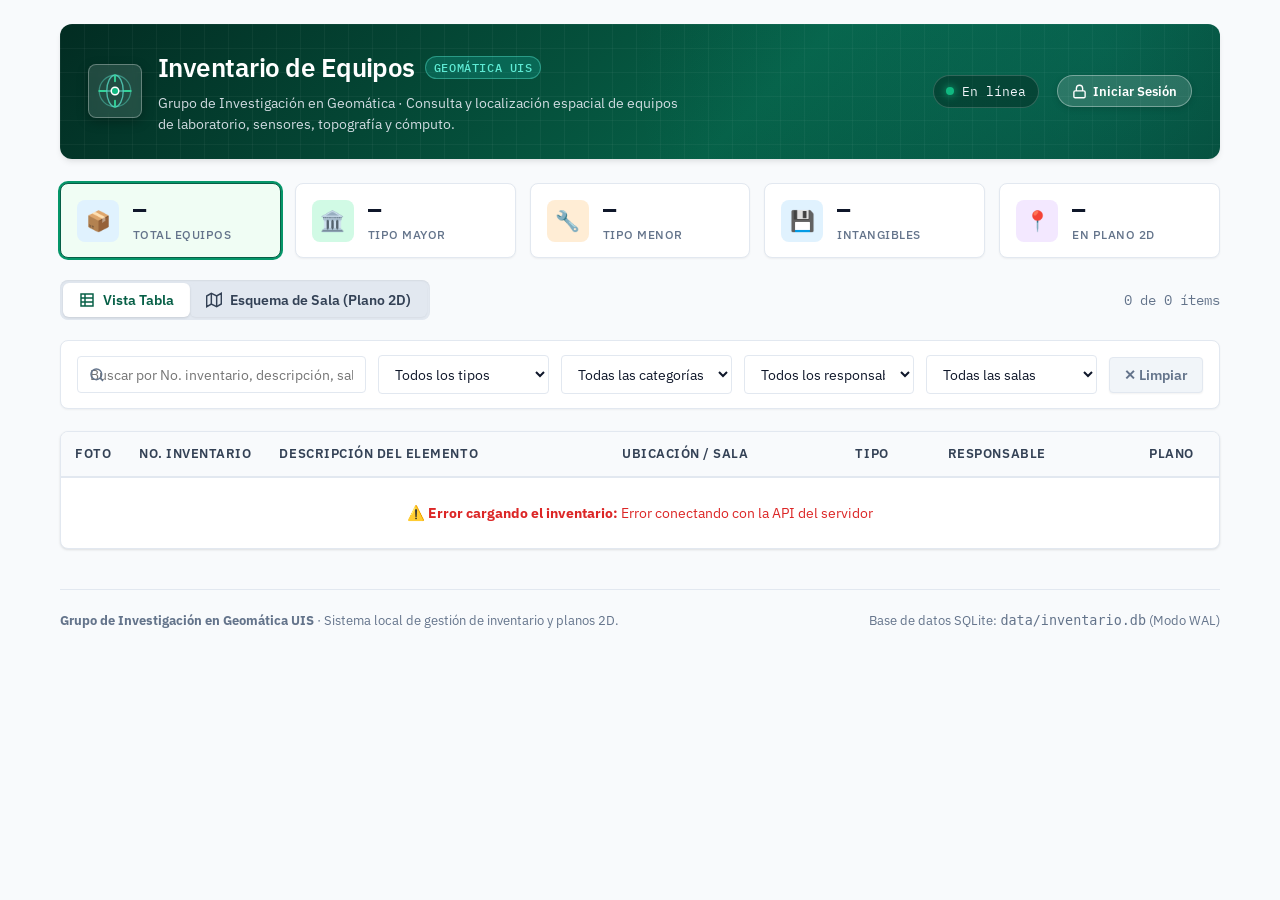
==== commit f19d2ac6: "Add item categories and batch map editing Introduces category support end-to-end for inventory items" ====
--- a/Admin.html
+++ b/Admin.html
@@ -142,6 +142,25 @@
       <option value="MAYOR">Mayor</option>
       <option value="MENOR">Menor</option>
       <option value="INTANGIBLE">Intangible</option>
+    </select>
+    <select id="filter-categoria">
+      <option value="">Todas las categorías</option>
+      <option value="pc_pantalla">🖥️ PC Torre con Pantalla</option>
+      <option value="torre">🔲 Torre sin Pantalla</option>
+      <option value="monitor">🖥️ Pantalla Sola</option>
+      <option value="portatil">💻 Portátil / Laptop</option>
+      <option value="tablet">📱 Tablet / iPad</option>
+      <option value="dron">🛸 Dron / UAV</option>
+      <option value="gnss">📡 Receptor GNSS / GPS</option>
+      <option value="servidor">🗄️ Servidor / Rack</option>
+      <option value="red">🔌 Red / Telefonía</option>
+      <option value="proyector">📽️ Proyector / TV</option>
+      <option value="impresora">🖨️ Impresora / Plotter</option>
+      <option value="camara">📷 Cámara / Sensor</option>
+      <option value="energia">⚡ UPS / Energía</option>
+      <option value="mueble">🪑 Mobiliario / Mesa</option>
+      <option value="herramienta">🔧 Herramienta</option>
+      <option value="otro">📦 Otro / General</option>
     </select>
     <select id="filter-funcionario">
       <option value="">Todos los responsables</option>
@@ -197,13 +216,53 @@
         </button>
         <!-- Botón para modificar este plano directamente en el diseñador (Solo autenticado) -->
         <button type="button" id="btn-edit-room-plan" class="button ghost auth-only-control" style="padding:7px 12px;font-size:0.82rem;display:none" title="Editar mobiliario y esquema de esta sala">
-          ✏️ Editar este plano
-        </button>
+          ✏️ Esquema SVG
+        </button>
+        <!-- Botón para activar el modo interactivo de edición masiva de posiciones -->
+        <button type="button" id="btn-toggle-position-edit" class="button auth-only-control" style="padding:7px 12px;font-size:0.82rem;display:none;background:var(--geo-primary)" title="Editar y mover la posición de todos los objetos en el plano">
+          📍 Mover Objetos
+        </button>
+        <label style="font-size:0.8rem;display:flex;align-items:center;gap:4px;cursor:pointer;color:var(--text-muted);user-select:none" title="Mostrar u ocultar etiquetas flotantes">
+          <input type="checkbox" id="chk-toggle-pin-labels"> Etiquetas
+        </label>
       </div>
     </div>
 
     <!-- Contenedor del Mapa Leaflet -->
     <div class="map-container">
+      <!-- Barra Flotante de Edición Masiva de Posiciones -->
+      <div id="map-batch-toolbar" class="map-batch-toolbar" style="display:none">
+        <div class="batch-status-text">
+          <span>📍 <strong>Modo Edición:</strong> Arrastra los pines para reubicarlos</span>
+          <span id="batch-changes-counter" class="batch-counter-badge zero">0 cambios</span>
+        </div>
+        <div style="display:flex;gap:8px;align-items:center">
+          <button type="button" id="btn-save-batch-positions" class="button" style="background:#10b981;color:#fff;padding:5px 12px;font-size:0.8rem;border:none;border-radius:4px" disabled>
+            💾 Guardar Posiciones
+          </button>
+          <button type="button" id="btn-toggle-unplaced-drawer" class="button ghost" style="padding:5px 10px;font-size:0.8rem;color:#f8fafc;border-color:rgba(255,255,255,0.3)">
+            📦 Sin ubicar (<span id="unplaced-count">0</span>)
+          </button>
+          <button type="button" id="btn-cancel-batch-positions" class="button ghost" style="padding:5px 10px;font-size:0.8rem;color:#fca5a5;border-color:rgba(252,165,165,0.4)">
+            ✕ Salir
+          </button>
+        </div>
+      </div>
+
+      <!-- Cajón Desplegable de Ítems sin Ubicación en esta Sala -->
+      <div id="unplaced-drawer" class="unplaced-drawer" style="display:none">
+        <div class="unplaced-drawer-header">
+          <div class="unplaced-drawer-title">
+            <span>📦 Equipos de esta sala pendientes por ubicar en el plano</span>
+            <span id="unplaced-badge" class="badge menor" style="font-size:0.75rem">0</span>
+          </div>
+          <button type="button" class="button ghost" style="padding:2px 8px;font-size:0.75rem" onclick="toggleUnplacedDrawer(false)">✕ Cerrar</button>
+        </div>
+        <div id="unplaced-items-list" class="unplaced-items-scroll">
+          <!-- Elementos sin ubicar inyectados dinámicamente -->
+        </div>
+      </div>
+
       <div id="indoor-map"></div>
     </div>
 
@@ -420,6 +479,28 @@
             </select>
           </div>
 
+          <div class="field">
+            <label for="f-categoria">Tipo de Objeto / Icono *</label>
+            <select id="f-categoria" required>
+              <option value="pc_pantalla">🖥️ PC Torre con Pantalla</option>
+              <option value="torre">🔲 Torre sin Pantalla</option>
+              <option value="monitor">🖥️ Pantalla Sola</option>
+              <option value="portatil">💻 Portátil / Laptop</option>
+              <option value="tablet">📱 Tablet / iPad</option>
+              <option value="dron">🛸 Dron / UAV</option>
+              <option value="gnss">📡 Receptor GNSS / GPS</option>
+              <option value="servidor">🗄️ Servidor / Rack</option>
+              <option value="red">🔌 Red / Telefonía</option>
+              <option value="proyector">📽️ Proyector / TV</option>
+              <option value="impresora">🖨️ Impresora / Plotter</option>
+              <option value="camara">📷 Cámara / Sensor</option>
+              <option value="energia">⚡ UPS / Energía</option>
+              <option value="mueble">🪑 Mobiliario / Mesa</option>
+              <option value="herramienta">🔧 Herramienta</option>
+              <option value="otro">📦 Otro / General</option>
+            </select>
+          </div>
+
           <div class="field full">
             <label for="f-descripcion">Descripción del Elemento *</label>
             <input type="text" id="f-descripcion" required placeholder="ej. Estación Total Leica TS06 con trípode y prisma">
--- a/css/style.css
+++ b/css/style.css
@@ -663,28 +663,94 @@
 .legend-dot.menor { background: var(--geo-amber); }
 .legend-dot.intangible { background: #0284c7; }
 
-/* Pines personalizados en el mapa */
+/* Pines personalizados en el mapa con Icono y Estado */
 .custom-pin {
   display: flex;
   align-items: center;
   justify-content: center;
+  position: relative;
   color: #ffffff;
+  border-radius: 50%;
+  width: 34px;
+  height: 34px;
+  box-shadow: 0 2px 8px rgba(0,0,0,0.35);
+  border: 2.5px solid #ffffff;
+  cursor: pointer;
+  transition: transform 0.15s ease, box-shadow 0.15s ease, outline 0.15s ease;
+  user-select: none;
+}
+
+.custom-pin .pin-icon {
+  display: flex;
+  align-items: center;
+  justify-content: center;
+  width: 100%;
+  height: 100%;
+}
+
+.custom-pin .pin-icon svg.cat-svg {
+  display: block;
+  stroke: #ffffff;
+  color: #ffffff;
+  pointer-events: none;
+}
+
+.custom-pin .pin-badge {
+  position: absolute;
+  top: -6px;
+  right: -8px;
+  background: #0f172a;
+  color: #f8fafc;
+  font-family: var(--mono);
+  font-size: 9px;
   font-weight: 700;
-  font-family: var(--mono);
-  font-size: 11px;
-  border-radius: 50%;
-  width: 30px;
-  height: 30px;
-  box-shadow: 0 2px 8px rgba(0,0,0,0.35);
-  border: 2px solid #ffffff;
-  cursor: pointer;
-  transition: transform 0.15s ease, box-shadow 0.15s ease;
+  padding: 1px 4px;
+  border-radius: 6px;
+  border: 1px solid rgba(255, 255, 255, 0.7);
+  box-shadow: 0 1px 3px rgba(0,0,0,0.4);
+  white-space: nowrap;
+  pointer-events: none;
+}
+
+.custom-pin .pin-label-hover {
+  position: absolute;
+  bottom: -22px;
+  left: 50%;
+  transform: translateX(-50%);
+  background: rgba(15, 23, 42, 0.92);
+  color: #ffffff;
+  font-family: var(--sans);
+  font-size: 10px;
+  font-weight: 600;
+  padding: 2px 6px;
+  border-radius: 4px;
+  white-space: nowrap;
+  opacity: 0;
+  pointer-events: none;
+  transition: opacity 0.15s ease;
+  box-shadow: 0 2px 6px rgba(0,0,0,0.3);
+  z-index: 2000;
+  display: inline-flex;
+  align-items: center;
+  gap: 5px;
+}
+
+.custom-pin .pin-label-hover svg.cat-svg {
+  display: inline-block;
+  stroke: #ffffff;
+  color: #ffffff;
+  flex-shrink: 0;
+}
+
+.custom-pin:hover .pin-label-hover,
+.show-labels .custom-pin .pin-label-hover {
+  opacity: 1;
 }
 
 .custom-pin:hover {
-  transform: scale(1.22);
+  transform: scale(1.25);
   z-index: 1000 !important;
-  box-shadow: 0 4px 12px rgba(0,0,0,0.45);
+  box-shadow: 0 6px 16px rgba(0,0,0,0.45);
 }
 
 .custom-pin.mayor { background: var(--geo-primary); }
@@ -698,10 +764,199 @@
   animation: pinPulse 1.8s infinite;
 }
 
-@keyframes pinPulse {
-  0% { box-shadow: 0 0 0 0 rgba(245, 158, 11, 0.7); }
-  70% { box-shadow: 0 0 0 12px rgba(245, 158, 11, 0); }
-  100% { box-shadow: 0 0 0 0 rgba(245, 158, 11, 0); }
+/* Modo edición de posiciones en pines */
+.custom-pin.edit-mode {
+  cursor: grab !important;
+  outline: 2px dashed #38bdf8;
+  outline-offset: 3px;
+}
+
+.custom-pin.edit-mode:active {
+  cursor: grabbing !important;
+  transform: scale(1.3);
+}
+
+.custom-pin.is-modified {
+  outline: 3px solid #10b981 !important;
+  outline-offset: 3px;
+  box-shadow: 0 0 14px rgba(16, 185, 129, 0.7) !important;
+  animation: modifiedPulse 2s infinite;
+}
+
+@keyframes modifiedPulse {
+  0% { box-shadow: 0 0 0 0 rgba(16, 185, 129, 0.7); }
+  70% { box-shadow: 0 0 0 8px rgba(16, 185, 129, 0); }
+  100% { box-shadow: 0 0 0 0 rgba(16, 185, 129, 0); }
+}
+
+/* Barra de herramientas flotante de edición masiva */
+.map-batch-toolbar {
+  position: absolute;
+  top: 14px;
+  left: 50%;
+  transform: translateX(-50%);
+  z-index: 1000;
+  display: flex;
+  align-items: center;
+  gap: 12px;
+  background: rgba(15, 23, 42, 0.94);
+  backdrop-filter: blur(10px);
+  -webkit-backdrop-filter: blur(10px);
+  color: #ffffff;
+  padding: 8px 18px;
+  border-radius: var(--radius-full);
+  box-shadow: 0 10px 25px -3px rgba(0,0,0,0.5), 0 4px 6px -2px rgba(0,0,0,0.3);
+  border: 1px solid rgba(255, 255, 255, 0.15);
+  font-size: 0.85rem;
+  max-width: 90%;
+  animation: slideDown 0.25s ease-out;
+}
+
+@keyframes slideDown {
+  from { opacity: 0; transform: translate(-50%, -15px); }
+  to { opacity: 1; transform: translate(-50%, 0); }
+}
+
+.map-batch-toolbar .batch-status-text {
+  display: flex;
+  align-items: center;
+  gap: 8px;
+  font-weight: 500;
+  white-space: nowrap;
+}
+
+.map-batch-toolbar .batch-counter-badge {
+  background: #10b981;
+  color: #ffffff;
+  font-size: 0.76rem;
+  font-weight: 700;
+  padding: 2px 8px;
+  border-radius: var(--radius-full);
+}
+
+.map-batch-toolbar .batch-counter-badge.zero {
+  background: #475569;
+}
+
+/* Cajón / Bandeja de Ítems no ubicados */
+.unplaced-drawer {
+  position: absolute;
+  bottom: 12px;
+  left: 14px;
+  right: 14px;
+  z-index: 1000;
+  background: rgba(255, 255, 255, 0.97);
+  backdrop-filter: blur(10px);
+  -webkit-backdrop-filter: blur(10px);
+  border: 1px solid var(--border);
+  border-radius: var(--radius-md);
+  box-shadow: var(--shadow-xl);
+  padding: 12px 16px;
+  animation: slideUp 0.25s ease-out;
+}
+
+@keyframes slideUp {
+  from { opacity: 0; transform: translateY(15px); }
+  to { opacity: 1; transform: translateY(0); }
+}
+
+.unplaced-drawer-header {
+  display: flex;
+  justify-content: space-between;
+  align-items: center;
+  margin-bottom: 8px;
+}
+
+.unplaced-drawer-title {
+  font-size: 0.88rem;
+  font-weight: 700;
+  color: var(--geo-primary-dark);
+  display: flex;
+  align-items: center;
+  gap: 6px;
+}
+
+.unplaced-items-scroll {
+  display: flex;
+  gap: 10px;
+  overflow-x: auto;
+  padding-bottom: 6px;
+}
+
+.unplaced-item-card {
+  flex: 0 0 auto;
+  min-width: 200px;
+  max-width: 240px;
+  background: #f8fafc;
+  border: 1px solid var(--border);
+  border-radius: var(--radius-sm);
+  padding: 8px 10px;
+  font-size: 0.78rem;
+  display: flex;
+  flex-direction: column;
+  justify-content: space-between;
+  gap: 6px;
+  transition: all 0.15s ease;
+}
+
+.unplaced-item-card:hover {
+  border-color: var(--geo-primary-light);
+  background: #ffffff;
+  box-shadow: var(--shadow-sm);
+}
+
+.unplaced-item-header {
+  display: flex;
+  align-items: center;
+  gap: 6px;
+  font-weight: 600;
+}
+
+.unplaced-item-desc {
+  white-space: nowrap;
+  overflow: hidden;
+  text-overflow: ellipsis;
+  color: var(--text-muted);
+}
+
+.btn-place-item {
+  background: var(--geo-primary);
+  color: #fff;
+  border: none;
+  border-radius: 4px;
+  padding: 4px 8px;
+  font-size: 0.74rem;
+  font-weight: 600;
+  cursor: pointer;
+  display: flex;
+  align-items: center;
+  justify-content: center;
+  gap: 4px;
+}
+.btn-place-item:hover {
+  background: var(--geo-primary-light);
+}
+
+/* Insignia de Categoría */
+.cat-badge {
+  display: inline-flex;
+  align-items: center;
+  gap: 4px;
+  font-size: 0.75rem;
+  font-weight: 600;
+  padding: 2px 6px;
+  border-radius: 4px;
+  background: var(--surface-alt);
+  color: var(--text-muted);
+  border: 1px solid var(--border);
+}
+
+.cat-badge svg.cat-svg {
+  display: inline-block;
+  vertical-align: middle;
+  stroke: currentColor;
+  color: currentColor;
+  flex-shrink: 0;
 }
 
 /* Ficha Popup en Leaflet */
